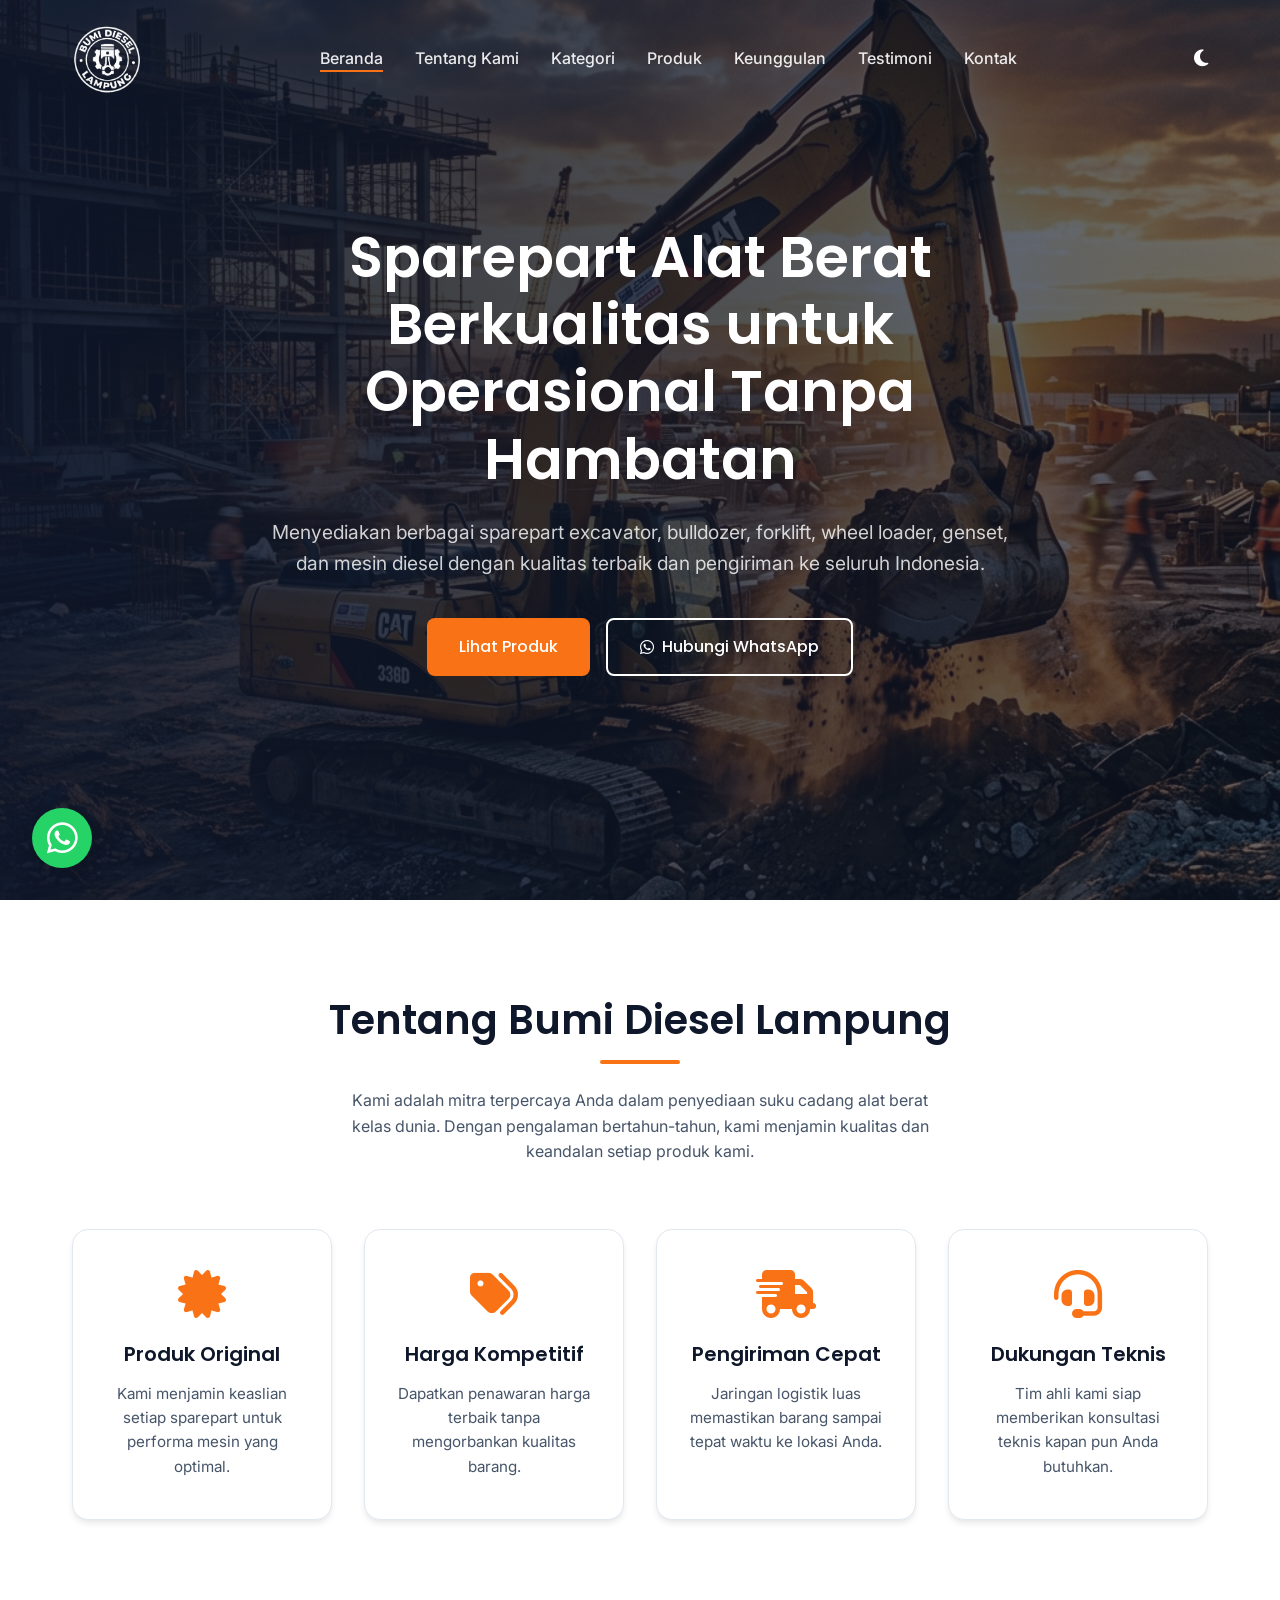
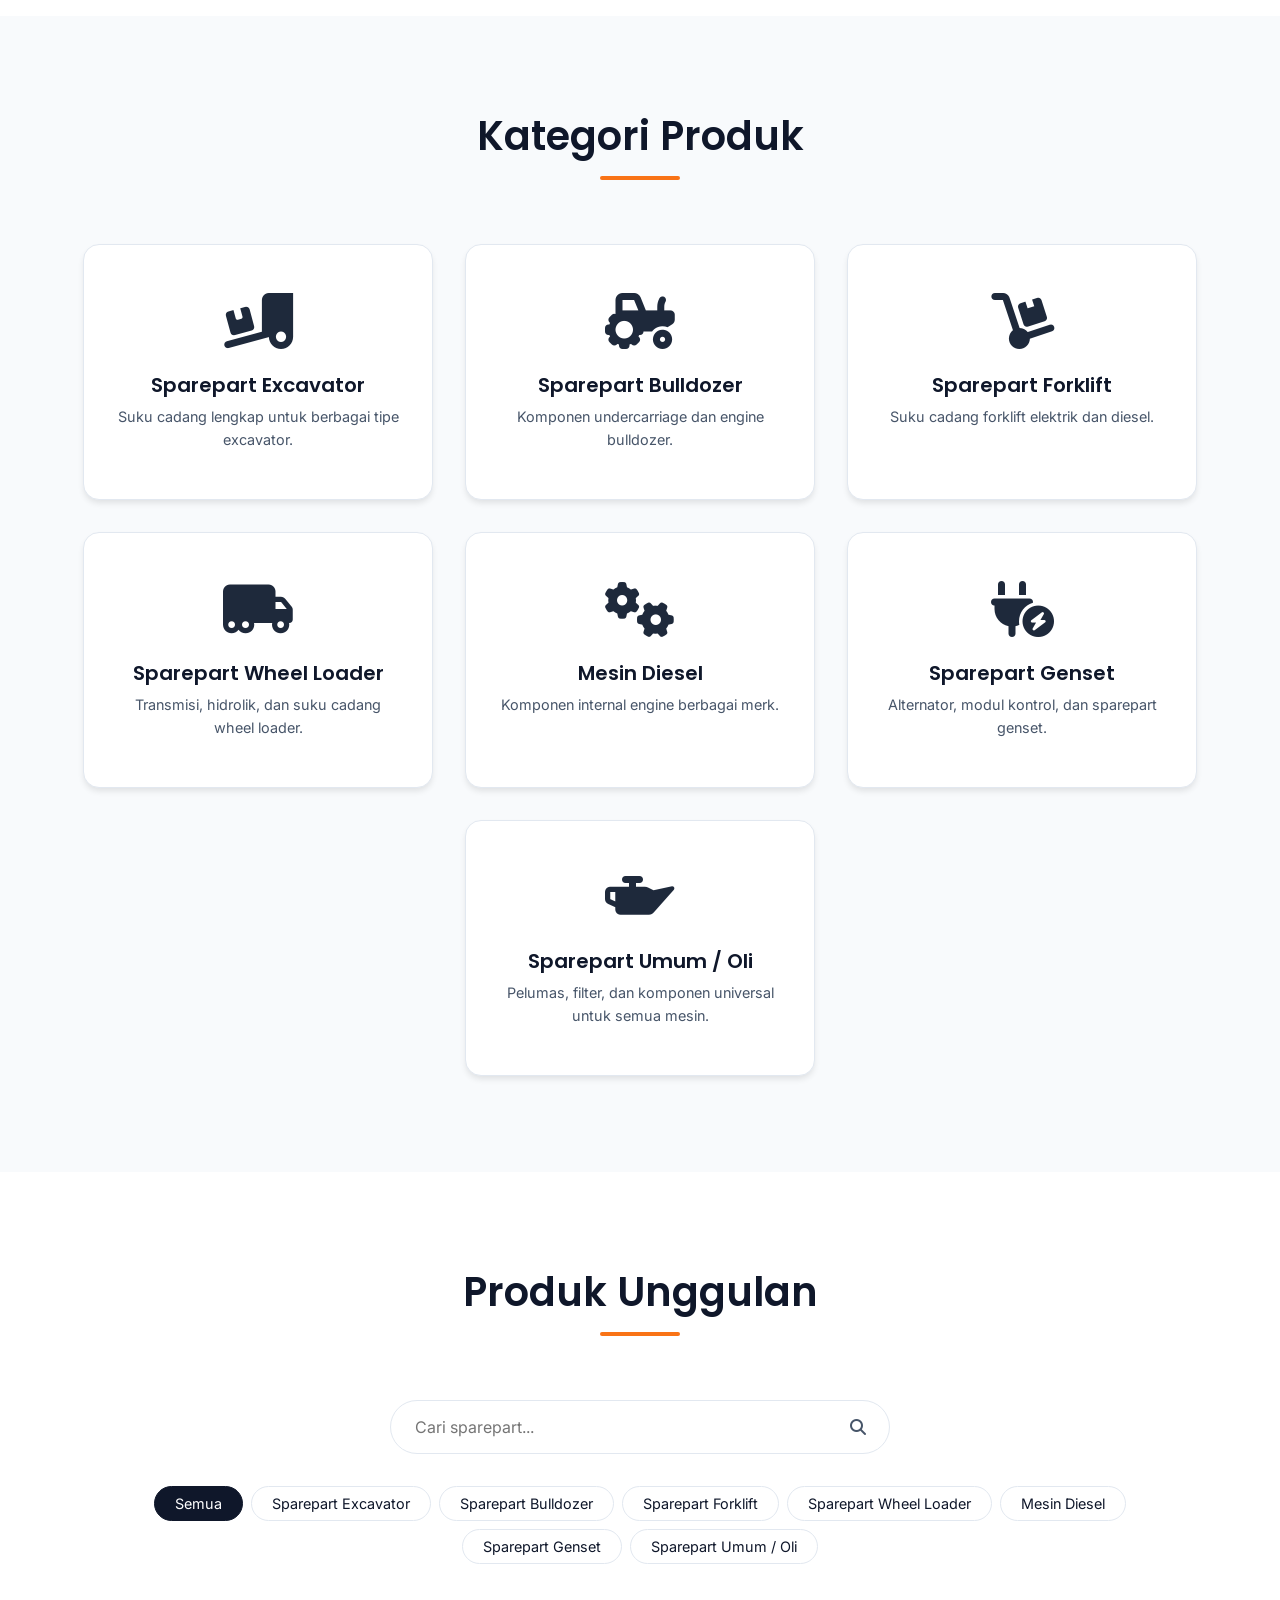
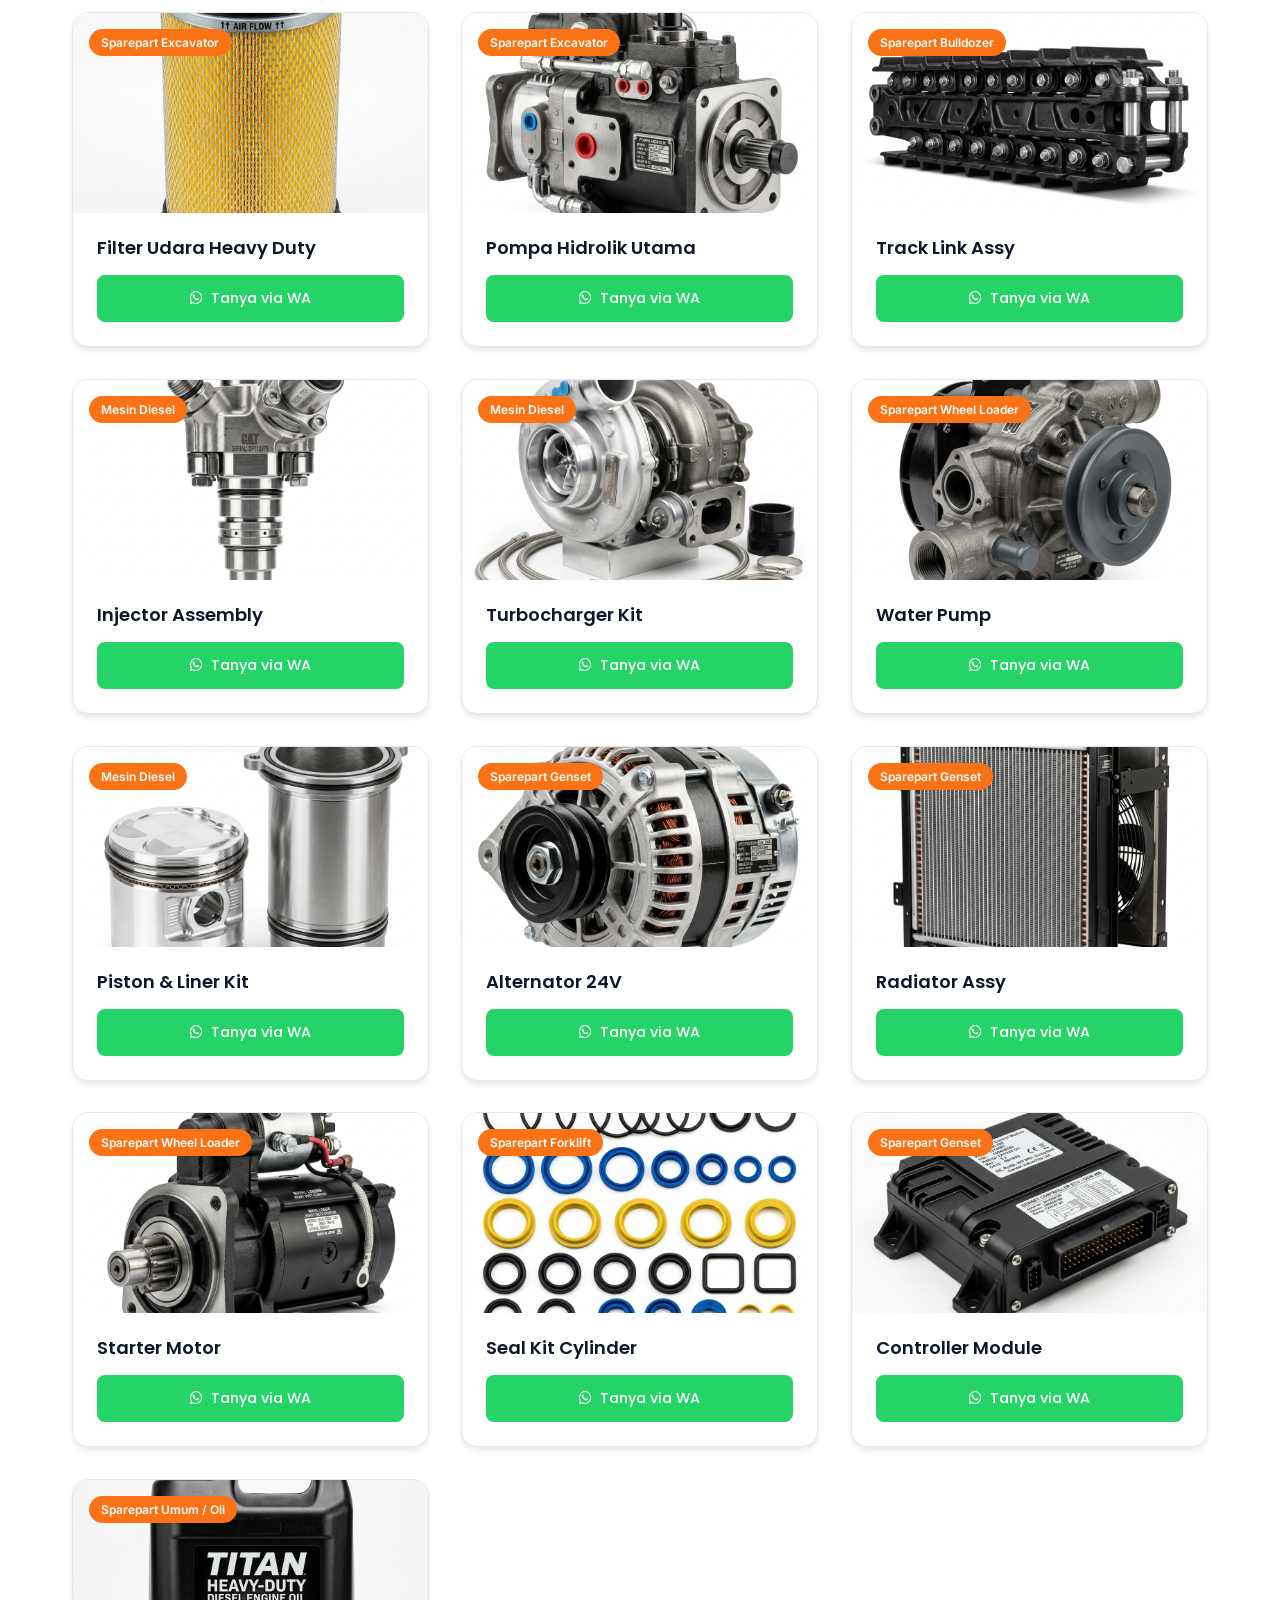
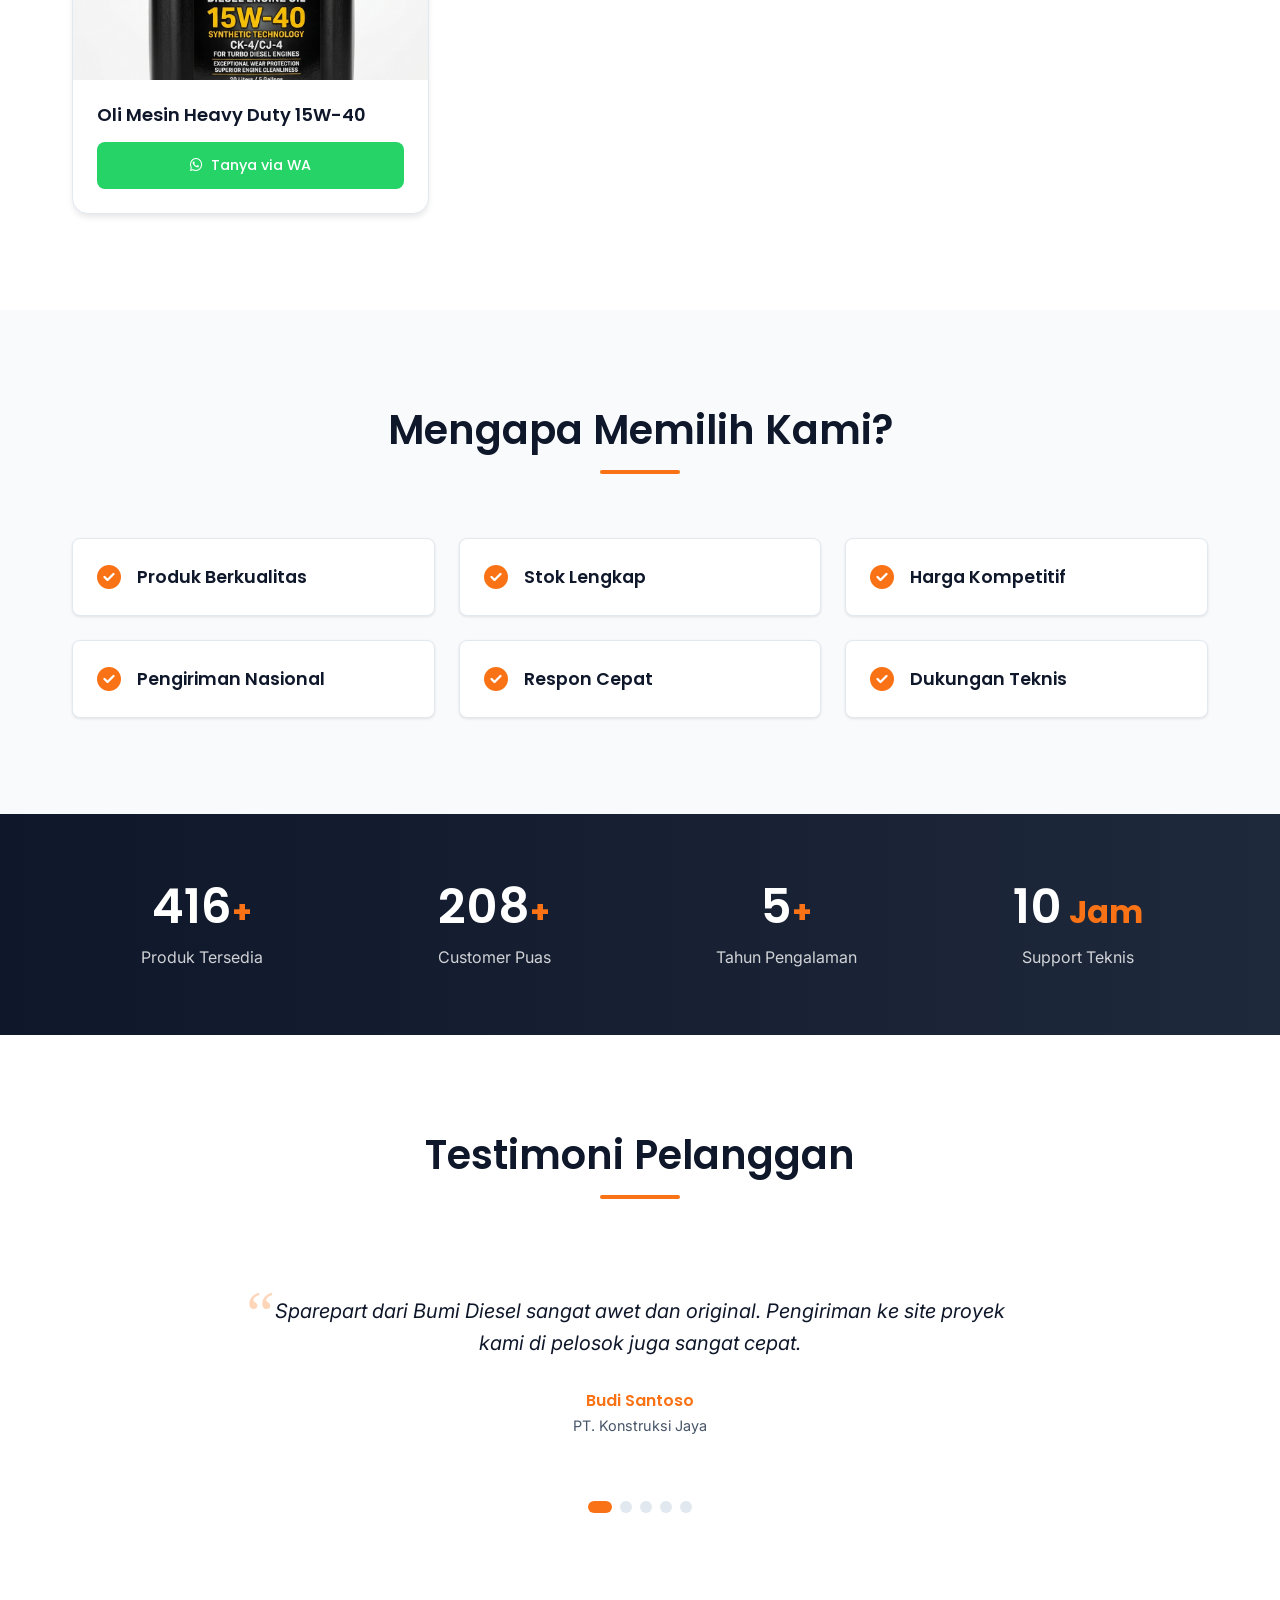
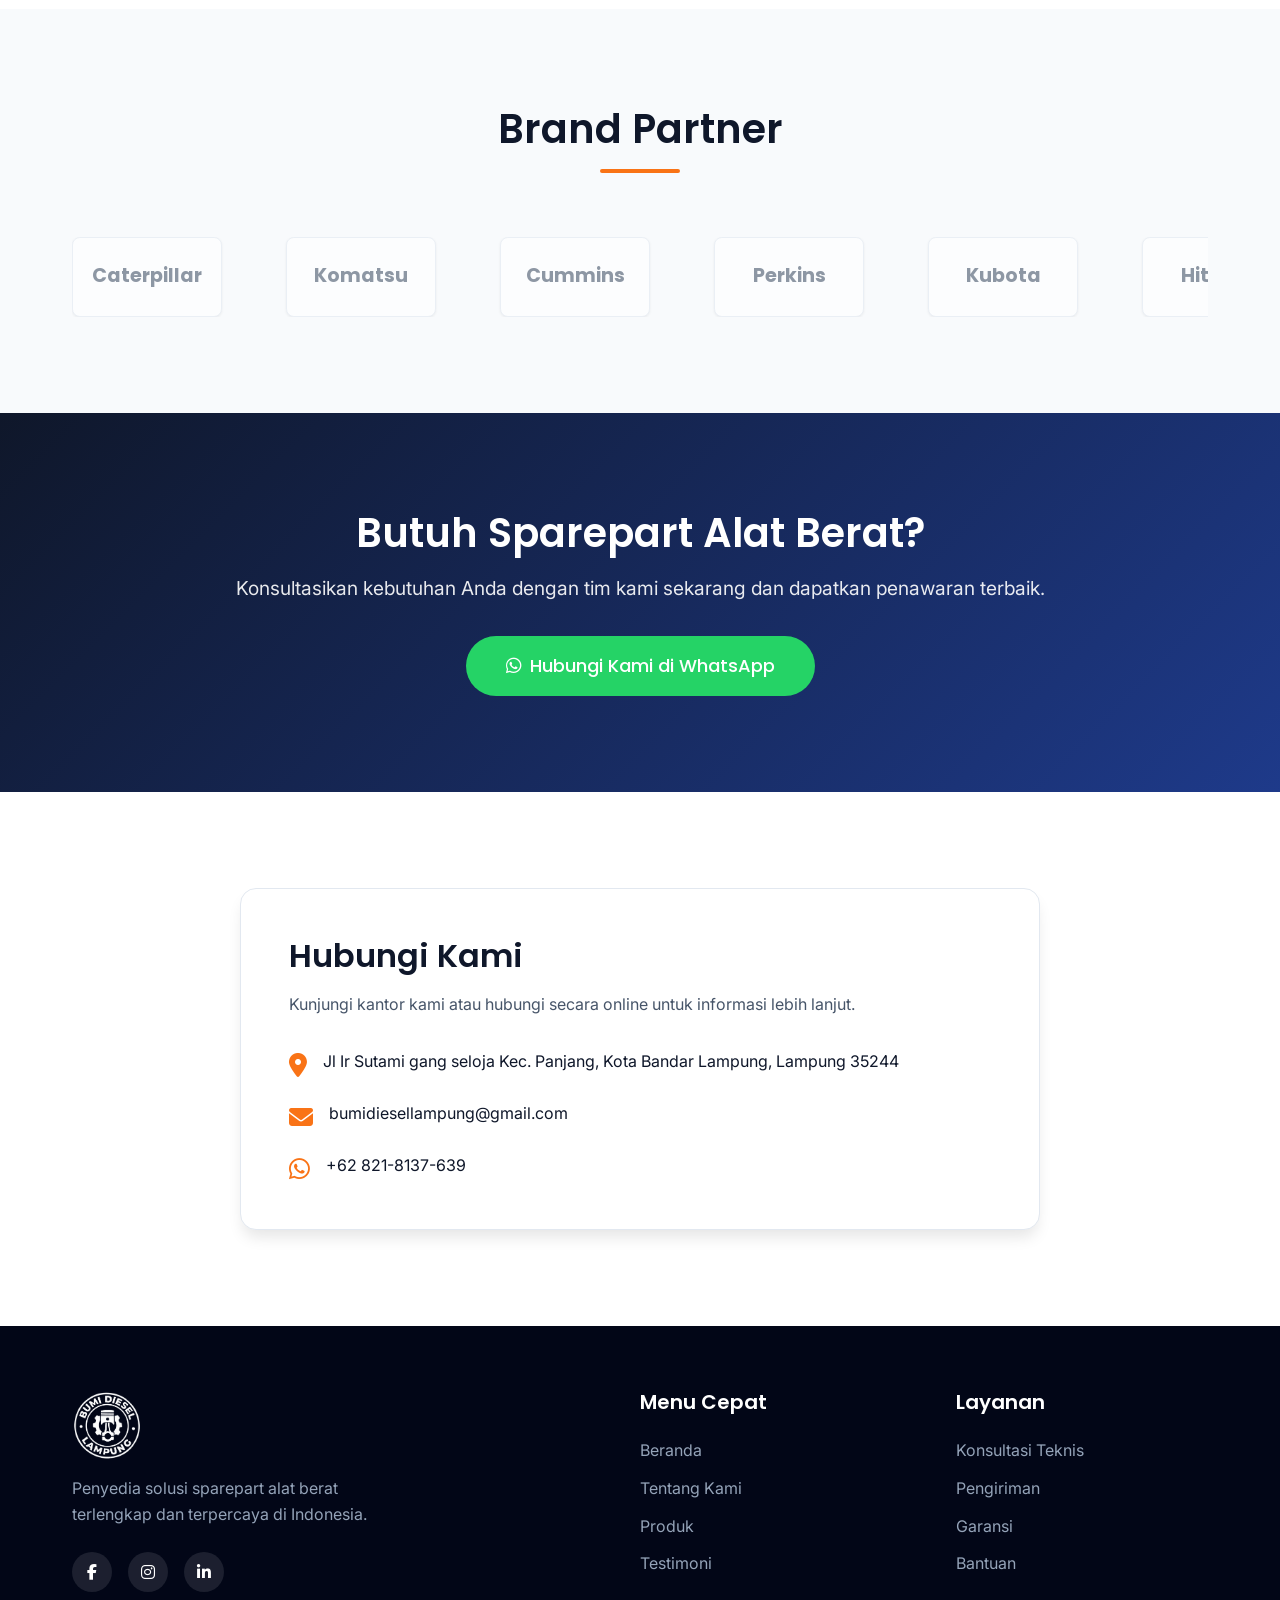
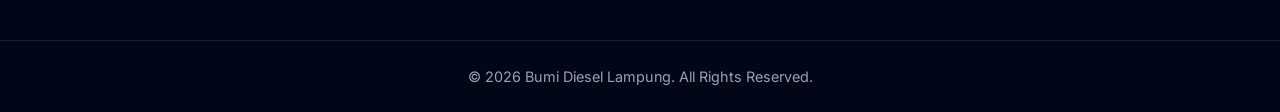
==== index.html @ 2836c9fb "Update index.html" ====
<!DOCTYPE html>
<html lang="id" class="light">
<head>
    <meta charset="UTF-8">
    <meta name="viewport" content="width=device-width, initial-scale=1.0">
    <link rel="icon" type="image/png" href="assets/favicon.png">
    
    <!-- SEO Meta Tags -->
    <title>Bumi Diesel Lampung | Sparepart Alat Berat & Mesin Diesel Berkualitas</title>
    <meta name="description" content="Menyediakan berbagai sparepart excavator, bulldozer, forklift, wheel loader, genset, dan mesin diesel dengan kualitas terbaik dan pengiriman ke seluruh Indonesia.">
    <meta name="keywords" content="sparepart alat berat, suku cadang excavator, sparepart bulldozer, sparepart forklift, diesel engine part, genset part, bumi diesel lampung">
    <meta name="author" content="Bumi Diesel Lampung">
    <meta name="robots" content="index, follow">

    <!-- Open Graph / Social Media -->
    <meta property="og:type" content="website">
    <meta property="og:url" content="https://www.bumidiesellampung.com/">
    <meta property="og:title" content="Bumi Diesel Lampung | Sparepart Alat Berat Premium">
    <meta property="og:description" content="Sparepart excavator, bulldozer, forklift, wheel loader, dan genset berkualitas tinggi.">
    <meta property="og:image" content="https://images.unsplash.com/photo-1581094288338-2314dddb7ece?auto=format&fit=crop&w=1200&q=80">

    <!-- Fonts: Poppins & Inter -->
    <link rel="preconnect" href="https://fonts.googleapis.com">
    <link rel="preconnect" href="https://fonts.gstatic.com" crossorigin>
    <link href="https://fonts.googleapis.com/css2?family=Inter:wght@300;400;500;600&family=Poppins:wght@400;500;600;700&display=swap" rel="stylesheet">
    
    <!-- FontAwesome for Icons -->
    <link rel="stylesheet" href="https://cdnjs.cloudflare.com/ajax/libs/font-awesome/6.4.0/css/all.min.css">

    <!-- Stylesheet -->
    <link rel="stylesheet" href="style.css">

    <!-- Structured Data -->
    <script type="application/ld+json">
    {
      "@context": "https://schema.org",
      "@type": "Organization",
      "name": "Bumi Diesel Lampung",
      "url": "https://www.bumidiesellampung.com",
      "logo": "https://www.bumidiesellampung.com/assets/logo.png",
      "contactPoint": {
        "@type": "ContactPoint",
        "telephone": "+62-811-7976-0063",
        "contactType": "customer service",
        "areaServed": "ID",
        "availableLanguage": "Indonesian"
      }
    }
    </script>
</head>
<body>

    <!-- Navbar -->
    <nav class="navbar" id="navbar">
        <div class="container nav-container">
            <a href="#" class="logo">
                <img src="assets/logo.png" alt="Bumi Diesel Lampung Logo" class="logo-img">
            </a>
            <ul class="nav-links" id="nav-links">
                <li><a href="#beranda" class="active">Beranda</a></li>
                <li><a href="#tentang-kami">Tentang Kami</a></li>
                <li><a href="#kategori">Kategori</a></li>
                <li><a href="#produk">Produk</a></li>
                <li><a href="#keunggulan">Keunggulan</a></li>
                <li><a href="#testimoni">Testimoni</a></li>
                <li><a href="#kontak">Kontak</a></li>
            </ul>
            <div class="nav-actions">
                <button id="theme-toggle" class="theme-toggle" aria-label="Toggle Dark Mode">
                    <i class="fa-solid fa-moon"></i>
                </button>
                <div class="hamburger" id="hamburger">
                    <i class="fa-solid fa-bars"></i>
                </div>
            </div>
        </div>
    </nav>

    <!-- Hero Section -->
    <section id="beranda" class="hero">
        <div class="hero-overlay"></div>
        <div class="container hero-content">
            <h1 class="fade-up">Sparepart Alat Berat Berkualitas untuk Operasional Tanpa Hambatan</h1>
            <p class="fade-up delay-1">Menyediakan berbagai sparepart excavator, bulldozer, forklift, wheel loader, genset, dan mesin diesel dengan kualitas terbaik dan pengiriman ke seluruh Indonesia.</p>
            <div class="hero-buttons fade-up delay-2">
                <a href="#produk" class="btn btn-primary">Lihat Produk</a>
                <a href="https://wa.me/628218137639" target="_blank" class="btn btn-outline"><i class="fa-brands fa-whatsapp"></i> Hubungi WhatsApp</a>
            </div>
        </div>
    </section>

    <!-- Tentang Kami Section -->
    <section id="tentang-kami" class="about section-padding">
        <div class="container">
            <div class="section-title fade-up">
                <h2>Tentang Bumi Diesel Lampung</h2>
                <div class="line"></div>
                <p>Kami adalah mitra terpercaya Anda dalam penyediaan suku cadang alat berat kelas dunia. Dengan pengalaman bertahun-tahun, kami menjamin kualitas dan keandalan setiap produk kami.</p>
            </div>
            <div class="about-cards">
                <div class="card fade-up delay-1">
                    <i class="fa-solid fa-certificate"></i>
                    <h3>Produk Original</h3>
                    <p>Kami menjamin keaslian setiap sparepart untuk performa mesin yang optimal.</p>
                </div>
                <div class="card fade-up delay-2">
                    <i class="fa-solid fa-tags"></i>
                    <h3>Harga Kompetitif</h3>
                    <p>Dapatkan penawaran harga terbaik tanpa mengorbankan kualitas barang.</p>
                </div>
                <div class="card fade-up delay-3">
                    <i class="fa-solid fa-truck-fast"></i>
                    <h3>Pengiriman Cepat</h3>
                    <p>Jaringan logistik luas memastikan barang sampai tepat waktu ke lokasi Anda.</p>
                </div>
                <div class="card fade-up delay-4">
                    <i class="fa-solid fa-headset"></i>
                    <h3>Dukungan Teknis</h3>
                    <p>Tim ahli kami siap memberikan konsultasi teknis kapan pun Anda butuhkan.</p>
                </div>
            </div>
        </div>
    </section>

    <!-- Kategori Produk -->
    <section id="kategori" class="categories section-padding bg-light">
        <div class="container">
            <div class="section-title fade-up">
                <h2>Kategori Produk</h2>
                <div class="line"></div>
            </div>
            <div class="category-grid">
                <!-- Disisipkan via JS -->
            </div>
        </div>
    </section>

    <!-- Produk Unggulan -->
    <section id="produk" class="products section-padding">
        <div class="container">
            <div class="section-title fade-up">
                <h2>Produk Unggulan</h2>
                <div class="line"></div>
            </div>
            <div class="product-controls fade-up delay-1">
                <div class="search-bar">
                    <input type="text" id="search-input" placeholder="Cari sparepart...">
                    <i class="fa-solid fa-search"></i>
                </div>
                <div class="filter-buttons" id="filter-buttons">
                    <button class="filter-btn active" data-filter="all">Semua</button>
                    <!-- Kategori lainnya via JS -->
                </div>
            </div>
            <div class="product-grid" id="product-grid">
                <!-- Disisipkan via JS -->
            </div>
        </div>
    </section>

    <!-- Keunggulan Section -->
    <section id="keunggulan" class="features section-padding bg-light">
        <div class="container">
            <div class="section-title fade-up">
                <h2>Mengapa Memilih Kami?</h2>
                <div class="line"></div>
            </div>
            <div class="features-grid">
                <div class="feature-item fade-up">
                    <i class="fa-solid fa-circle-check"></i>
                    <span>Produk Berkualitas</span>
                </div>
                <div class="feature-item fade-up delay-1">
                    <i class="fa-solid fa-circle-check"></i>
                    <span>Stok Lengkap</span>
                </div>
                <div class="feature-item fade-up delay-2">
                    <i class="fa-solid fa-circle-check"></i>
                    <span>Harga Kompetitif</span>
                </div>
                <div class="feature-item fade-up delay-3">
                    <i class="fa-solid fa-circle-check"></i>
                    <span>Pengiriman Nasional</span>
                </div>
                <div class="feature-item fade-up delay-4">
                    <i class="fa-solid fa-circle-check"></i>
                    <span>Respon Cepat</span>
                </div>
                <div class="feature-item fade-up delay-5">
                    <i class="fa-solid fa-circle-check"></i>
                    <span>Dukungan Teknis</span>
                </div>
            </div>
        </div>
    </section>

    <!-- Statistik Section -->
    <section class="statistics">
        <div class="container stat-grid">
            <div class="stat-item">
                <h3 class="counter" data-target="1000">0</h3><span>+</span>
                <p>Produk Tersedia</p>
            </div>
            <div class="stat-item">
                <h3 class="counter" data-target="500">0</h3><span>+</span>
                <p>Customer Puas</p>
            </div>
            <div class="stat-item">
                <h3 class="counter" data-target="10">0</h3><span>+</span>
                <p>Tahun Pengalaman</p>
            </div>
            <div class="stat-item">
                <h3 class="counter" data-target="24">0</h3><span> Jam</span>
                <p>Support Teknis</p>
            </div>
        </div>
    </section>

    <!-- Testimoni Section -->
    <section id="testimoni" class="testimonials section-padding">
        <div class="container">
            <div class="section-title fade-up">
                <h2>Testimoni Pelanggan</h2>
                <div class="line"></div>
            </div>
            <div class="testimonial-slider fade-up delay-1" id="testimonial-slider">
                <!-- Disisipkan via JS -->
            </div>
            <div class="slider-dots" id="slider-dots"></div>
        </div>
    </section>

    <!-- Brand Partner -->
    <section class="brands section-padding bg-light">
        <div class="container">
            <div class="section-title fade-up">
                <h2>Brand Partner</h2>
                <div class="line"></div>
            </div>
            <div class="brand-slider-container fade-up delay-1">
                <div class="brand-track" id="brand-track">
                    <!-- Disisipkan via JS -->
                </div>
            </div>
        </div>
    </section>

    <!-- CTA Section -->
    <section class="cta section-padding">
        <div class="container cta-content fade-up">
            <h2>Butuh Sparepart Alat Berat?</h2>
            <p>Konsultasikan kebutuhan Anda dengan tim kami sekarang dan dapatkan penawaran terbaik.</p>
            <a href="https://wa.me/628218137639" target="_blank" class="btn btn-whatsapp-lg">
                <i class="fa-brands fa-whatsapp"></i> Hubungi Kami di WhatsApp
            </a>
        </div>
    </section>

    <!-- Kontak Section -->
    <section id="kontak" class="contact section-padding">
        <div class="container">
            <div class="contact-wrapper">
                <div class="contact-info fade-up">
                    <h2>Hubungi Kami</h2>
                    <p>Kunjungi kantor kami atau hubungi secara online untuk informasi lebih lanjut.</p>
                    <ul>
                        <li>
                            <i class="fa-solid fa-location-dot"></i>
                            <span>Jl Ir Sutami gang seloja Kec. Panjang, Kota Bandar Lampung, Lampung 35244</span>
                        </li>
                        <li>
                            <i class="fa-solid fa-envelope"></i>
                            <span>bumidiesellampung@gmail.com</span>
                        </li>
                        <li>
                            <i class="fa-brands fa-whatsapp"></i>
                            <span>+62 821-8137-639</span>
                        </li>
                    </ul>
                </div>
            </div>
        </div>
    </section>

    <!-- Footer -->
    <footer class="footer">
        <div class="container footer-content">
            <div class="footer-brand">
                <a href="#" class="logo">
                    <img src="assets/logo.png" alt="Bumi Diesel Lampung Logo" class="logo-img">
                </a>
                <p>Penyedia solusi sparepart alat berat terlengkap dan terpercaya di Indonesia.</p>
                <div class="social-links">
                    <a href="#"><i class="fa-brands fa-facebook-f"></i></a>
                    <a href="#"><i class="fa-brands fa-instagram"></i></a>
                    <a href="#"><i class="fa-brands fa-linkedin-in"></i></a>
                </div>
            </div>
            <div class="footer-links">
                <h3>Menu Cepat</h3>
                <ul>
                    <li><a href="#beranda">Beranda</a></li>
                    <li><a href="#tentang-kami">Tentang Kami</a></li>
                    <li><a href="#produk">Produk</a></li>
                    <li><a href="#testimoni">Testimoni</a></li>
                </ul>
            </div>
            <div class="footer-links">
                <h3>Layanan</h3>
                <ul>
                    <li><a href="#">Konsultasi Teknis</a></li>
                    <li><a href="#">Pengiriman</a></li>
                    <li><a href="#">Garansi</a></li>
                    <li><a href="#">Bantuan</a></li>
                </ul>
            </div>
        </div>
        <div class="footer-bottom">
            <div class="container">
                <p>&copy; 2026 Bumi Diesel Lampung. All Rights Reserved.</p>
            </div>
        </div>
    </footer>

    <!-- Back to Top Button -->
    <button id="back-to-top" aria-label="Back to top">
        <i class="fa-solid fa-arrow-up"></i>
    </button>

    <!-- Floating WhatsApp -->
    <a href="https://wa.me/6281179760063" target="_blank" class="floating-wa" aria-label="Chat WhatsApp">
        <i class="fa-brands fa-whatsapp"></i>
    </a>

    <script src="script.js"></script>
</body>
</html>
---- style.css ----
/* =========================================
   CSS Reset & Variables
   ========================================= */
:root {
    /* Color Palette */
    --clr-navy: #0f172a;
    --clr-navy-light: #1e293b;
    --clr-white: #ffffff;
    --clr-gray-light: #f8fafc;
    --clr-gray-medium: #cbd5e1;
    --clr-gray-dark: #475569;
    --clr-orange: #f97316;
    --clr-orange-hover: #ea580c;
    
    /* Dark Mode specific */
    --bg-main: var(--clr-white);
    --bg-alt: var(--clr-gray-light);
    --text-main: var(--clr-navy);
    --text-alt: var(--clr-gray-dark);
    --card-bg: var(--clr-white);
    --border-clr: #e2e8f0;
    
    /* Typography */
    --font-heading: 'Poppins', sans-serif;
    --font-body: 'Inter', sans-serif;
    
    /* Effects */
    --shadow-sm: 0 1px 3px rgba(0,0,0,0.1);
    --shadow-md: 0 4px 6px -1px rgba(0,0,0,0.1);
    --shadow-lg: 0 10px 15px -3px rgba(0,0,0,0.1);
    --shadow-hover: 0 20px 25px -5px rgba(0,0,0,0.1);
    --transition: all 0.3s cubic-bezier(0.4, 0, 0.2, 1);
    --radius-md: 0.5rem;
    --radius-lg: 1rem;
    --glass-bg: rgba(255, 255, 255, 0.85);
    --glass-border: rgba(255, 255, 255, 0.2);
}

/* Dark Mode Variables */
html.dark {
    --bg-main: #0b1120;
    --bg-alt: #111827;
    --text-main: #f1f5f9;
    --text-alt: #94a3b8;
    --card-bg: #1e293b;
    --border-clr: #334155;
    --glass-bg: rgba(15, 23, 42, 0.85);
    --glass-border: rgba(255, 255, 255, 0.05);
}

* {
    margin: 0;
    padding: 0;
    box-sizing: border-box;
}

html {
    scroll-behavior: smooth;
    font-size: 16px;
}

body {
    font-family: var(--font-body);
    color: var(--text-main);
    background-color: var(--bg-main);
    line-height: 1.6;
    overflow-x: hidden;
    transition: background-color 0.3s, color 0.3s;
}

h1, h2, h3, h4, h5, h6 {
    font-family: var(--font-heading);
    color: var(--text-main);
    font-weight: 600;
    line-height: 1.2;
}

a {
    text-decoration: none;
    color: inherit;
    transition: var(--transition);
}

ul {
    list-style: none;
}

img {
    max-width: 100%;
    height: auto;
    display: block;
}

.container {
    width: 100%;
    max-width: 1200px;
    margin: 0 auto;
    padding: 0 2rem;
}

.section-padding {
    padding: 6rem 0;
}

.bg-light {
    background-color: var(--bg-alt);
}

.section-title {
    text-align: center;
    margin-bottom: 4rem;
}

.section-title h2 {
    font-size: 2.5rem;
    margin-bottom: 1rem;
}

.section-title .line {
    width: 80px;
    height: 4px;
    background-color: var(--clr-orange);
    margin: 0 auto 1.5rem;
    border-radius: 2px;
}

.section-title p {
    color: var(--text-alt);
    max-width: 600px;
    margin: 0 auto;
}

/* =========================================
   Buttons
   ========================================= */
.btn {
    display: inline-flex;
    align-items: center;
    justify-content: center;
    padding: 0.875rem 2rem;
    border-radius: var(--radius-md);
    font-family: var(--font-heading);
    font-weight: 500;
    cursor: pointer;
    border: none;
    gap: 0.5rem;
    font-size: 1rem;
}

.btn-primary {
    background-color: var(--clr-orange);
    color: var(--clr-white);
}

.btn-primary:hover {
    background-color: var(--clr-orange-hover);
    transform: translateY(-2px);
    box-shadow: 0 4px 12px rgba(249, 115, 22, 0.3);
}

.btn-outline {
    background-color: transparent;
    border: 2px solid var(--clr-white);
    color: var(--clr-white);
}

.btn-outline:hover {
    background-color: var(--clr-white);
    color: var(--clr-navy);
}

.btn-whatsapp-lg {
    background-color: #25D366;
    color: white;
    font-size: 1.125rem;
    padding: 1rem 2.5rem;
    border-radius: 50px;
}

.btn-whatsapp-lg:hover {
    background-color: #128C7E;
    transform: translateY(-3px);
    box-shadow: 0 10px 20px rgba(37, 211, 102, 0.3);
}

/* =========================================
   Navbar
   ========================================= */
.navbar {
    position: fixed;
    top: 0;
    left: 0;
    width: 100%;
    z-index: 1000;
    transition: var(--transition);
    padding: 1.5rem 0;
    background: transparent;
}

.navbar.scrolled {
    background: var(--glass-bg);
    backdrop-filter: blur(10px);
    -webkit-backdrop-filter: blur(10px);
    border-bottom: 1px solid var(--glass-border);
    padding: 1rem 0;
    box-shadow: var(--shadow-sm);
}

.nav-container {
    display: flex;
    justify-content: space-between;
    align-items: center;
}

.logo {
    font-family: var(--font-heading);
    font-size: 1.5rem;
    font-weight: 700;
    color: var(--clr-white);
    display: flex;
    align-items: center;
    gap: 0.5rem;
}

.logo i {
    color: var(--clr-orange);
}

.logo-img {
    height: 70px;
    width: auto;
    object-fit: contain;
    transition: var(--transition);
}

.logo-text {
    font-size: 1.6rem;
    font-weight: 800;
    font-family: 'Poppins', sans-serif;
    color: var(--text-main);
    letter-spacing: 0.5px;
    white-space: nowrap;
    text-transform: uppercase;
}

.navbar.scrolled .logo-img {
    filter: drop-shadow(0 2px 4px rgba(0,0,0,0.1));
}

html.light .navbar.scrolled .logo-img {
    filter: brightness(0) drop-shadow(0 2px 4px rgba(0,0,0,0.1));
}

.navbar.scrolled .logo {
    color: var(--text-main);
}

.nav-links {
    display: flex;
    gap: 2rem;
}

.nav-links a {
    color: rgba(255, 255, 255, 0.9);
    font-weight: 500;
    position: relative;
}

.navbar.scrolled .nav-links a {
    color: var(--text-main);
}

.nav-links a::after {
    content: '';
    position: absolute;
    bottom: -4px;
    left: 0;
    width: 0;
    height: 2px;
    background-color: var(--clr-orange);
    transition: var(--transition);
}

.nav-links a:hover::after,
.nav-links a.active::after {
    width: 100%;
}

.nav-actions {
    display: flex;
    align-items: center;
    gap: 1.5rem;
}

.theme-toggle {
    background: none;
    border: none;
    color: var(--clr-white);
    font-size: 1.2rem;
    cursor: pointer;
    transition: var(--transition);
}

.navbar.scrolled .theme-toggle {
    color: var(--text-main);
}

.hamburger {
    display: none;
    font-size: 1.5rem;
    color: var(--clr-white);
    cursor: pointer;
}

.navbar.scrolled .hamburger {
    color: var(--text-main);
}

/* =========================================
   Hero Section
   ========================================= */
.hero {
    height: 100vh;
    min-height: 600px;
    position: relative;
    background-image: url('excavator_bg.png');
    background-size: cover;
    background-position: center;
    background-attachment: fixed;
    display: flex;
    align-items: center;
}

.hero-overlay {
    position: absolute;
    top: 0;
    left: 0;
    width: 100%;
    height: 100%;
    background: linear-gradient(to right, rgba(15, 23, 42, 0.9) 0%, rgba(15, 23, 42, 0.6) 100%);
}

.hero-content {
    position: relative;
    z-index: 1;
    max-width: 800px;
    margin: 0 auto;
    text-align: center;
    display: flex;
    flex-direction: column;
    align-items: center;
}

.hero h1 {
    font-size: 3.5rem;
    color: var(--clr-white);
    margin-bottom: 1.5rem;
}

.hero p {
    font-size: 1.2rem;
    color: rgba(255, 255, 255, 0.8);
    margin-bottom: 2.5rem;
}

.hero-buttons {
    display: flex;
    gap: 1rem;
}

/* =========================================
   Tentang Kami
   ========================================= */
.about-cards {
    display: grid;
    grid-template-columns: repeat(auto-fit, minmax(250px, 1fr));
    gap: 2rem;
}

.about-cards .card {
    background-color: var(--card-bg);
    padding: 2.5rem 2rem;
    border-radius: var(--radius-lg);
    box-shadow: var(--shadow-md);
    text-align: center;
    transition: var(--transition);
    border: 1px solid var(--border-clr);
}

.about-cards .card:hover {
    transform: translateY(-10px);
    box-shadow: var(--shadow-hover);
    border-color: var(--clr-orange);
}

.about-cards .card i {
    font-size: 3rem;
    color: var(--clr-orange);
    margin-bottom: 1.5rem;
}

.about-cards .card h3 {
    margin-bottom: 1rem;
    font-size: 1.25rem;
}

.about-cards .card p {
    color: var(--text-alt);
    font-size: 0.95rem;
}

/* =========================================
   Kategori Produk
   ========================================= */
.category-grid {
    display: flex;
    flex-wrap: wrap;
    justify-content: center;
    gap: 2rem;
}

.category-card {
    flex: 1 1 300px;
    max-width: 350px;
    background-color: var(--card-bg);
    border-radius: var(--radius-lg);
    overflow: hidden;
    box-shadow: var(--shadow-md);
    transition: var(--transition);
    border: 1px solid var(--border-clr);
    display: flex;
    flex-direction: column;
    align-items: center;
    text-align: center;
    padding: 3rem 2rem;
    cursor: pointer;
}

.category-card:hover {
    transform: translateY(-5px);
    box-shadow: var(--shadow-hover);
    border-color: var(--clr-orange);
}

.category-card i {
    font-size: 3.5rem;
    color: var(--clr-navy-light);
    margin-bottom: 1.5rem;
    transition: var(--transition);
}

html.dark .category-card i {
    color: var(--clr-white);
}

.category-card:hover i {
    color: var(--clr-orange);
}

.category-card h3 {
    font-size: 1.25rem;
    margin-bottom: 0.5rem;
}

.category-card p {
    color: var(--text-alt);
    font-size: 0.9rem;
}

/* =========================================
   Produk Unggulan
   ========================================= */
.product-controls {
    display: flex;
    flex-direction: column;
    align-items: center;
    gap: 2rem;
    margin-bottom: 3rem;
}

.search-bar {
    position: relative;
    width: 100%;
    max-width: 500px;
}

.search-bar input {
    width: 100%;
    padding: 1rem 1.5rem;
    padding-right: 3rem;
    border-radius: 50px;
    border: 1px solid var(--border-clr);
    background-color: var(--card-bg);
    color: var(--text-main);
    font-family: var(--font-body);
    font-size: 1rem;
    outline: none;
    transition: var(--transition);
}

.search-bar input:focus {
    border-color: var(--clr-orange);
    box-shadow: 0 0 0 3px rgba(249, 115, 22, 0.1);
}

.search-bar i {
    position: absolute;
    right: 1.5rem;
    top: 50%;
    transform: translateY(-50%);
    color: var(--text-alt);
}

.filter-buttons {
    display: flex;
    flex-wrap: wrap;
    justify-content: center;
    gap: 0.5rem;
}

.filter-btn {
    padding: 0.5rem 1.25rem;
    border-radius: 50px;
    border: 1px solid var(--border-clr);
    background-color: var(--card-bg);
    color: var(--text-main);
    font-family: var(--font-body);
    font-size: 0.9rem;
    cursor: pointer;
    transition: var(--transition);
}

.filter-btn:hover, .filter-btn.active {
    background-color: var(--clr-navy);
    color: var(--clr-white);
    border-color: var(--clr-navy);
}

.product-grid {
    display: grid;
    grid-template-columns: repeat(auto-fill, minmax(280px, 1fr));
    gap: 2rem;
}

.product-card {
    background-color: var(--card-bg);
    border-radius: var(--radius-lg);
    overflow: hidden;
    box-shadow: var(--shadow-md);
    transition: var(--transition);
    border: 1px solid var(--border-clr);
    animation: fadeIn 0.5s ease forwards;
}

@keyframes fadeIn {
    from { opacity: 0; transform: scale(0.95); }
    to { opacity: 1; transform: scale(1); }
}

.product-card:hover {
    transform: translateY(-10px);
    box-shadow: var(--shadow-hover);
}

.product-img {
    width: 100%;
    height: 200px;
    background-color: var(--border-clr);
    position: relative;
    overflow: hidden;
}

.product-img img {
    width: 100%;
    height: 100%;
    object-fit: cover;
    transition: transform 0.5s;
}

.product-card:hover .product-img img {
    transform: scale(1.1);
}

.product-category {
    position: absolute;
    top: 1rem;
    left: 1rem;
    background-color: var(--clr-orange);
    color: var(--clr-white);
    padding: 0.25rem 0.75rem;
    border-radius: 50px;
    font-size: 0.75rem;
    font-weight: 600;
}

.product-info {
    padding: 1.5rem;
}

.product-info h3 {
    font-size: 1.125rem;
    margin-bottom: 1rem;
}

.product-info .btn {
    width: 100%;
    font-size: 0.9rem;
    padding: 0.75rem;
    background-color: #25D366;
    color: white;
}

.product-info .btn:hover {
    background-color: #128C7E;
}

/* =========================================
   Keunggulan
   ========================================= */
.features-grid {
    display: grid;
    grid-template-columns: repeat(auto-fit, minmax(300px, 1fr));
    gap: 1.5rem;
}

.feature-item {
    display: flex;
    align-items: center;
    gap: 1rem;
    background-color: var(--card-bg);
    padding: 1.5rem;
    border-radius: var(--radius-md);
    box-shadow: var(--shadow-sm);
    border: 1px solid var(--border-clr);
}

.feature-item i {
    color: var(--clr-orange);
    font-size: 1.5rem;
}

.feature-item span {
    font-family: var(--font-heading);
    font-weight: 600;
    font-size: 1.1rem;
}

/* =========================================
   Statistik
   ========================================= */
.statistics {
    background: linear-gradient(to right, var(--clr-navy), var(--clr-navy-light));
    padding: 4rem 0;
    color: var(--clr-white);
}

.stat-grid {
    display: grid;
    grid-template-columns: repeat(auto-fit, minmax(200px, 1fr));
    gap: 2rem;
    text-align: center;
}

.stat-item h3 {
    font-size: 3rem;
    display: inline-block;
    color: var(--clr-white);
}

.stat-item span {
    font-size: 2rem;
    font-family: var(--font-heading);
    font-weight: 700;
    color: var(--clr-orange);
}

.stat-item p {
    font-size: 1rem;
    opacity: 0.8;
    margin-top: 0.5rem;
}

/* =========================================
   Testimoni
   ========================================= */
.testimonial-slider {
    position: relative;
    max-width: 800px;
    margin: 0 auto;
    overflow: hidden;
}

.testi-slide {
    display: none;
    text-align: center;
    padding: 2rem;
    animation: fadeSlide 0.5s ease;
}

@keyframes fadeSlide {
    from { opacity: 0; transform: translateX(50px); }
    to { opacity: 1; transform: translateX(0); }
}

.testi-slide.active {
    display: block;
}

.testi-content {
    font-size: 1.25rem;
    font-style: italic;
    margin-bottom: 2rem;
    color: var(--text-main);
    position: relative;
}

.testi-content::before {
    content: '\201C';
    font-size: 4rem;
    color: var(--clr-orange);
    opacity: 0.3;
    position: absolute;
    top: -2rem;
    left: -2rem;
    font-family: serif;
}

.testi-author h4 {
    color: var(--clr-orange);
    margin-bottom: 0.25rem;
}

.testi-author p {
    font-size: 0.9rem;
    color: var(--text-alt);
}

.slider-dots {
    display: flex;
    justify-content: center;
    gap: 0.5rem;
    margin-top: 2rem;
}

.dot {
    width: 12px;
    height: 12px;
    border-radius: 50%;
    background-color: var(--border-clr);
    cursor: pointer;
    transition: var(--transition);
}

.dot.active {
    background-color: var(--clr-orange);
    width: 24px;
    border-radius: 10px;
}

/* =========================================
   Brand Partner
   ========================================= */
.brand-slider-container {
    overflow: hidden;
    position: relative;
    width: 100%;
}

.brand-track {
    display: flex;
    align-items: center;
    gap: 4rem;
    width: max-content;
    animation: scrollBrands 30s linear infinite;
}

@keyframes scrollBrands {
    0% { transform: translateX(0); }
    100% { transform: translateX(calc(-50% - 2rem)); }
}

.brand-logo {
    width: 150px;
    height: 80px;
    background-color: var(--card-bg);
    border-radius: var(--radius-md);
    display: flex;
    align-items: center;
    justify-content: center;
    font-family: var(--font-heading);
    font-weight: 700;
    color: var(--text-alt);
    font-size: 1.2rem;
    box-shadow: var(--shadow-sm);
    border: 1px solid var(--border-clr);
    opacity: 0.6;
    transition: var(--transition);
}

.brand-logo:hover {
    opacity: 1;
    transform: scale(1.05);
    border-color: var(--clr-orange);
}

/* =========================================
   CTA Section
   ========================================= */
.cta {
    background: linear-gradient(135deg, var(--clr-navy) 0%, #1e3a8a 100%);
    text-align: center;
    color: var(--clr-white);
}

.cta h2 {
    font-size: 2.5rem;
    color: var(--clr-white);
    margin-bottom: 1rem;
}

.cta p {
    font-size: 1.2rem;
    opacity: 0.9;
    margin-bottom: 2rem;
}

/* =========================================
   Kontak Section
   ========================================= */
.contact-wrapper {
    background-color: var(--card-bg);
    border-radius: var(--radius-lg);
    overflow: hidden;
    box-shadow: var(--shadow-lg);
    border: 1px solid var(--border-clr);
    max-width: 800px;
    margin: 0 auto;
}

.contact-info {
    padding: 3rem;
}

.contact-info h2 {
    font-size: 2rem;
    margin-bottom: 1rem;
}

.contact-info p {
    color: var(--text-alt);
    margin-bottom: 2rem;
}

.contact-info ul {
    display: flex;
    flex-direction: column;
    gap: 1.5rem;
}

.contact-info li {
    display: flex;
    align-items: flex-start;
    gap: 1rem;
}

.contact-info i {
    font-size: 1.5rem;
    color: var(--clr-orange);
    margin-top: 0.25rem;
}


/* =========================================
   Footer
   ========================================= */
.footer {
    background-color: #020617;
    color: #94a3b8;
    padding-top: 4rem;
}

.footer-content {
    display: grid;
    grid-template-columns: 2fr 1fr 1fr;
    gap: 4rem;
    margin-bottom: 3rem;
}

.footer-brand .logo {
    color: white;
    margin-bottom: 1rem;
    display: inline-flex;
}

.footer-brand p {
    margin-bottom: 1.5rem;
    max-width: 300px;
}

.social-links {
    display: flex;
    gap: 1rem;
}

.social-links a {
    width: 40px;
    height: 40px;
    border-radius: 50%;
    background-color: rgba(255,255,255,0.1);
    display: flex;
    align-items: center;
    justify-content: center;
    color: white;
}

.social-links a:hover {
    background-color: var(--clr-orange);
    transform: translateY(-3px);
}

.footer-links h3 {
    color: white;
    font-size: 1.25rem;
    margin-bottom: 1.5rem;
}

.footer-links ul {
    display: flex;
    flex-direction: column;
    gap: 0.75rem;
}

.footer-links a:hover {
    color: var(--clr-orange);
}

.footer-bottom {
    border-top: 1px solid rgba(255,255,255,0.1);
    padding: 1.5rem 0;
    text-align: center;
    font-size: 0.9rem;
}

/* =========================================
   Back to Top
   ========================================= */
#back-to-top {
    position: fixed;
    bottom: 2rem;
    right: 2rem;
    width: 50px;
    height: 50px;
    border-radius: 50%;
    background-color: var(--clr-orange);
    color: white;
    border: none;
    font-size: 1.2rem;
    cursor: pointer;
    box-shadow: var(--shadow-md);
    opacity: 0;
    visibility: hidden;
    transform: translateY(20px);
    transition: var(--transition);
    z-index: 99;
}

#back-to-top.show {
    opacity: 1;
    visibility: visible;
    transform: translateY(0);
}

#back-to-top:hover {
    background-color: var(--clr-orange-hover);
    transform: translateY(-5px);
}

/* =========================================
   Animations (Scroll Reveal)
   ========================================= */
.fade-up {
    opacity: 0;
    transform: translateY(30px);
    transition: opacity 0.8s ease, transform 0.8s ease;
}

.fade-up.visible {
    opacity: 1;
    transform: translateY(0);
}

.delay-1 { transition-delay: 0.1s; }
.delay-2 { transition-delay: 0.2s; }
.delay-3 { transition-delay: 0.3s; }
.delay-4 { transition-delay: 0.4s; }
.delay-5 { transition-delay: 0.5s; }

/* =========================================
   Media Queries (Responsive)
   ========================================= */
@media (max-width: 992px) {
    .hero h1 { font-size: 2.8rem; }
    .footer-content { grid-template-columns: 1fr 1fr; }
}

@media (max-width: 768px) {
    .hamburger { display: block; }
    
    .nav-links {
        position: fixed;
        top: 0;
        right: -100%;
        height: 100vh;
        width: 70%;
        max-width: 300px;
        background-color: var(--bg-main);
        flex-direction: column;
        justify-content: center;
        align-items: center;
        transition: 0.4s ease-in-out;
        box-shadow: -5px 0 15px rgba(0,0,0,0.1);
    }

    .nav-links.active {
        right: 0;
    }

    .nav-links li { margin: 1rem 0; }
    
    .nav-links a { color: var(--text-main); font-size: 1.2rem; }
    
    .hero h1 { font-size: 2.2rem; }
    .hero-buttons { flex-direction: column; }
    .btn { width: 100%; }
    
    .footer-content { grid-template-columns: 1fr; gap: 2rem; }
    
    .section-padding { padding: 4rem 0; }
}

@media (max-width: 480px) {
    .hero h1 { font-size: 1.8rem; }
    .section-title h2 { font-size: 2rem; }
    .product-grid { grid-template-columns: 1fr; }
}

/* =========================================
   Floating WhatsApp
   ========================================= */
.floating-wa {
    position: fixed;
    bottom: 2rem;
    left: 2rem;
    width: 60px;
    height: 60px;
    border-radius: 50%;
    background-color: #25D366;
    color: white;
    display: flex;
    align-items: center;
    justify-content: center;
    font-size: 2.2rem;
    box-shadow: var(--shadow-lg);
    z-index: 99;
    transition: var(--transition);
    animation: bounceWA 2s infinite;
}

.floating-wa:hover {
    background-color: #128C7E;
    transform: scale(1.1);
}

@keyframes bounceWA {
    0%, 20%, 50%, 80%, 100% { transform: translateY(0); }
    40% { transform: translateY(-10px); }
    60% { transform: translateY(-5px); }
}

/* =========================================
   Empty State (Produk Kosong)
   ========================================= */
.empty-state {
    grid-column: 1 / -1;
    display: flex;
    flex-direction: column;
    align-items: center;
    justify-content: center;
    padding: 4rem 2rem;
    text-align: center;
    background-color: var(--card-bg);
    border-radius: var(--radius-lg);
    border: 2px dashed var(--border-clr);
}

.empty-state .empty-icon {
    font-size: 4rem;
    color: var(--clr-gray-medium);
    margin-bottom: 1.5rem;
}

html.dark .empty-state .empty-icon {
    color: var(--clr-gray-dark);
}

.empty-state h3 {
    font-size: 1.5rem;
    color: var(--text-main);
    margin-bottom: 0.5rem;
}

.empty-state p {
    color: var(--text-alt);
    max-width: 400px;
}
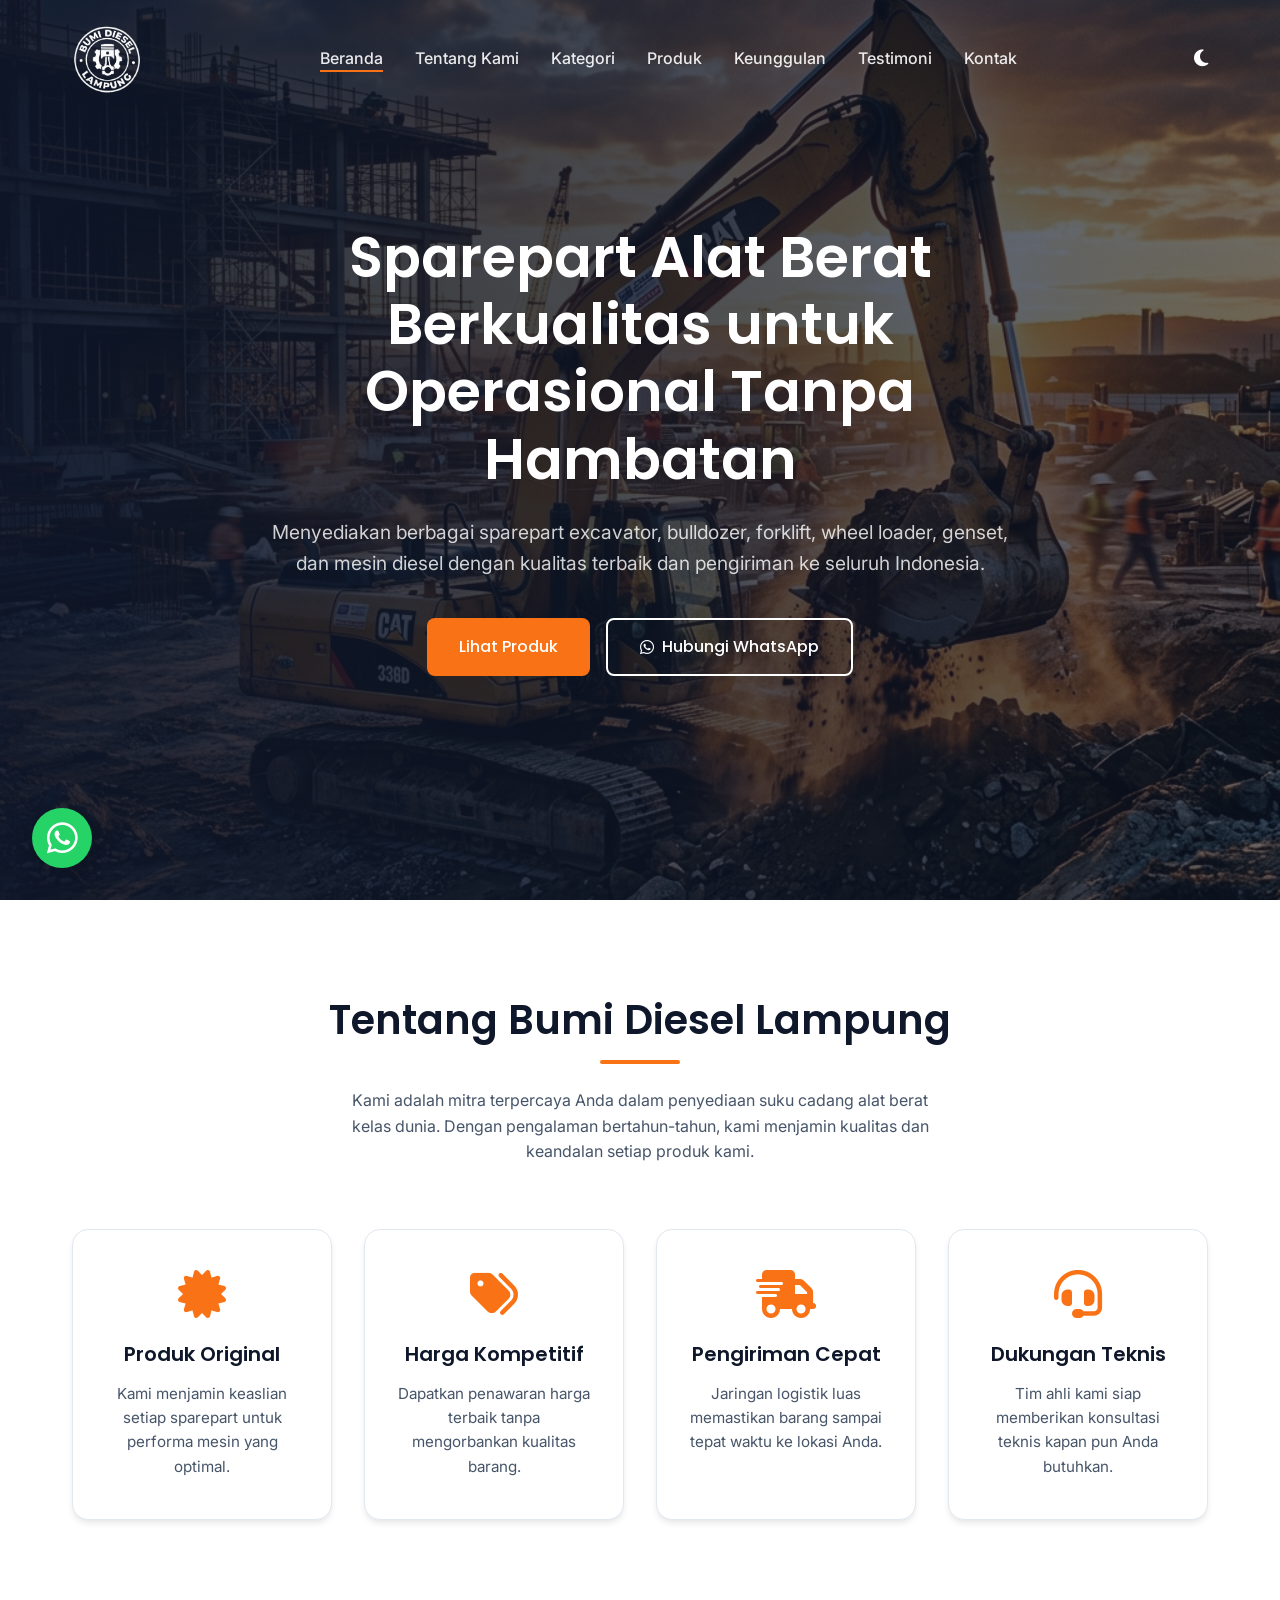
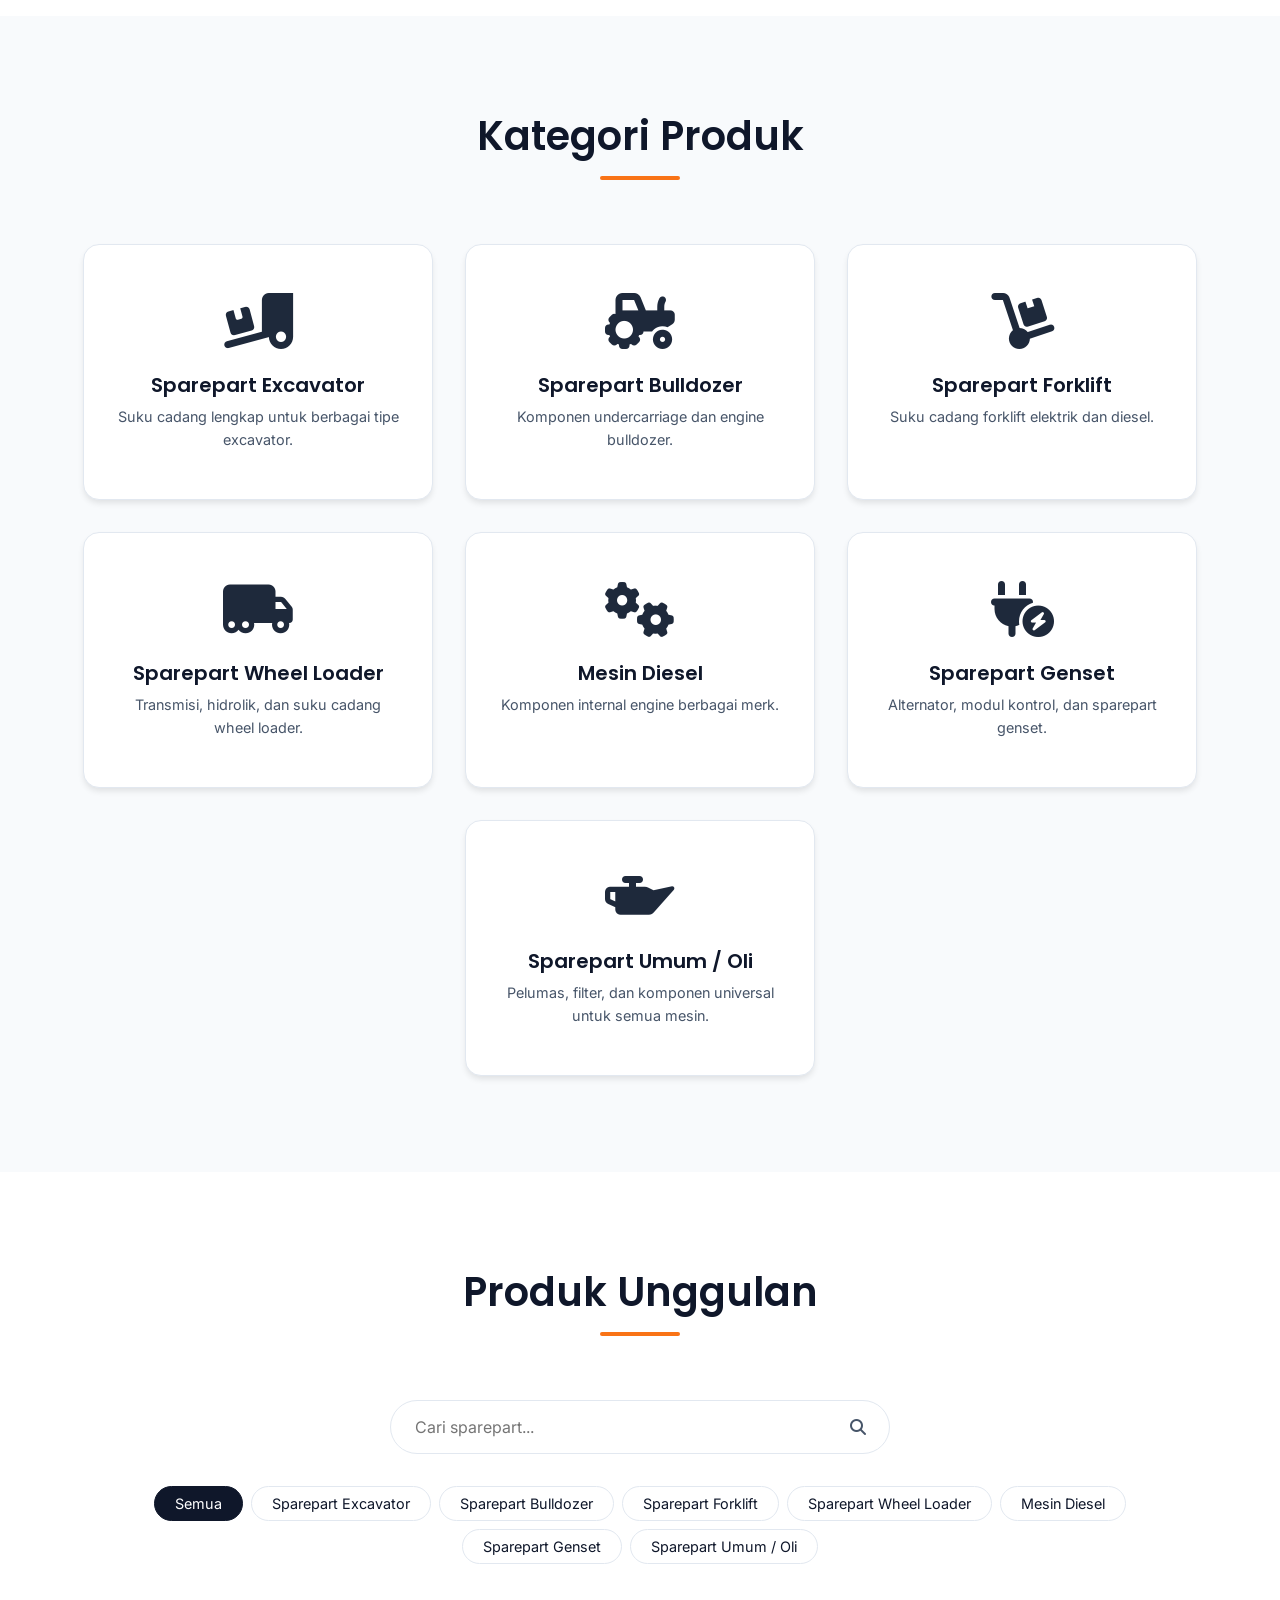
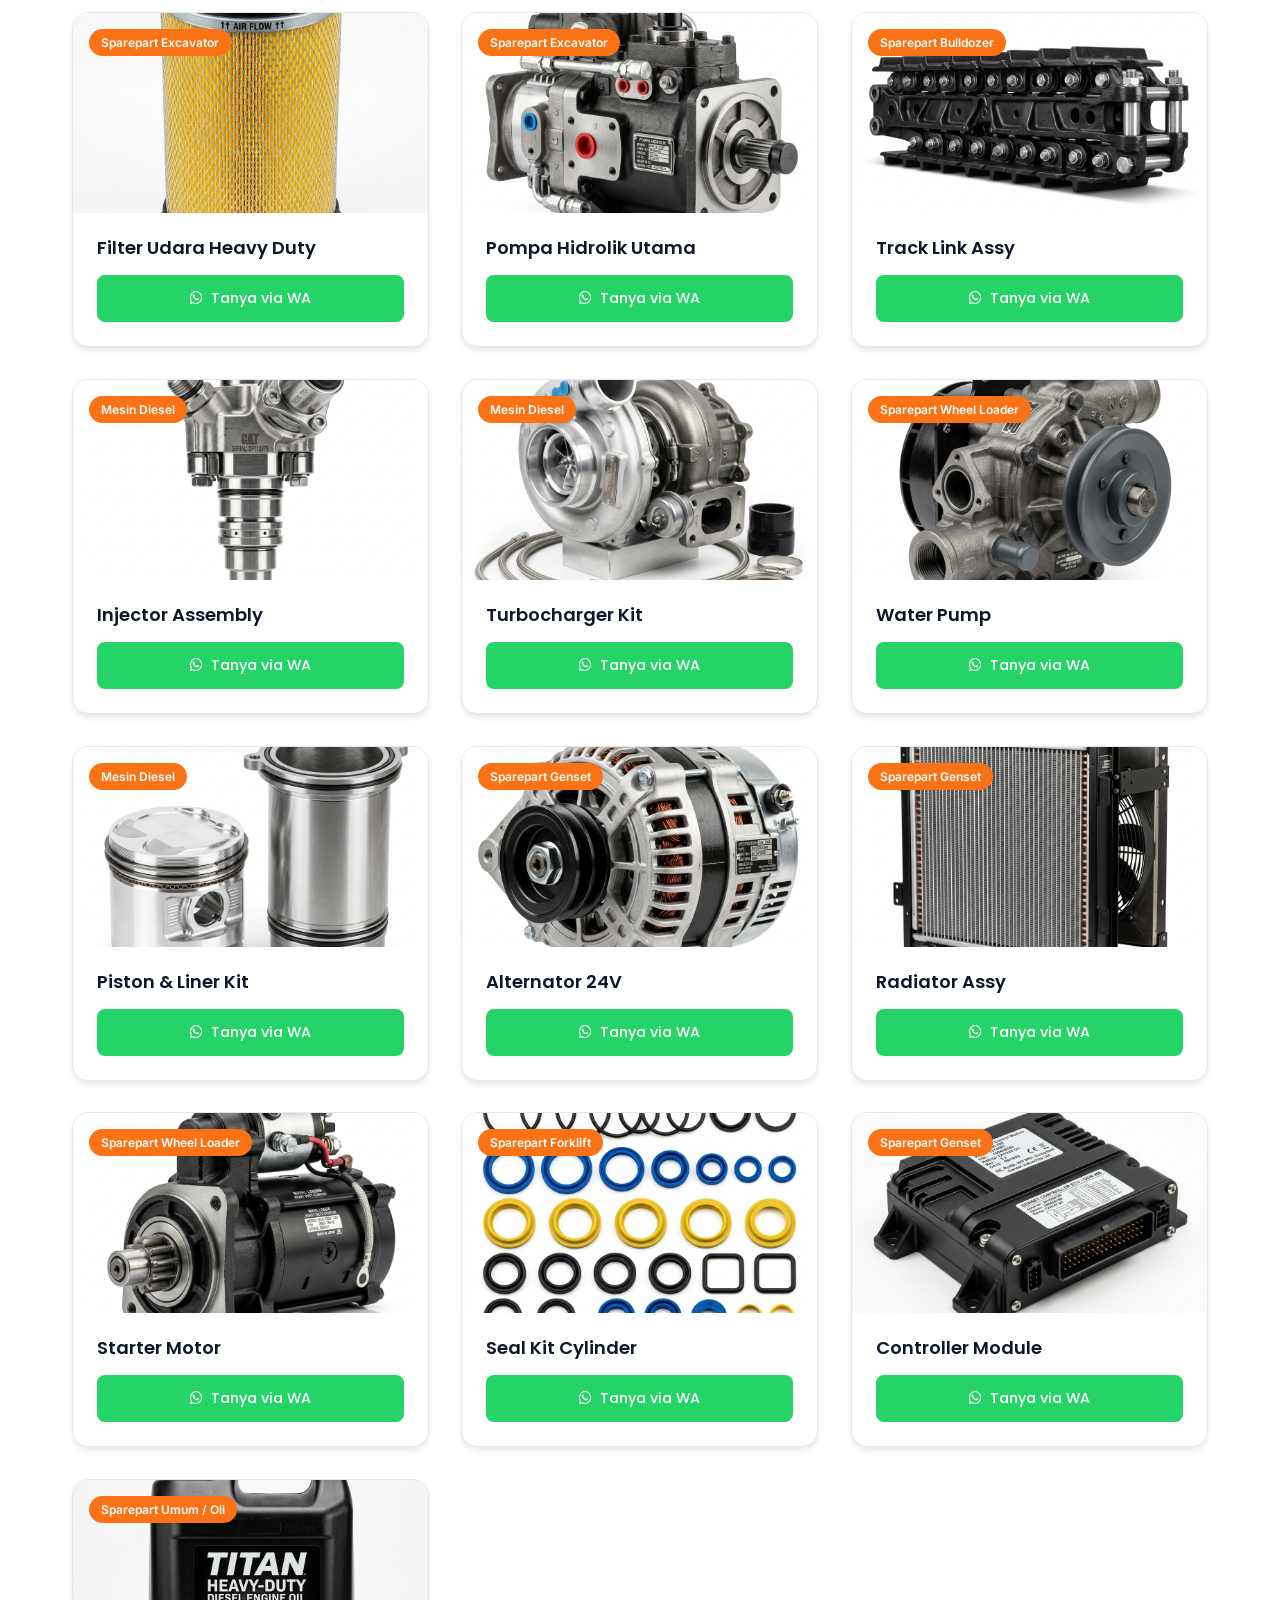
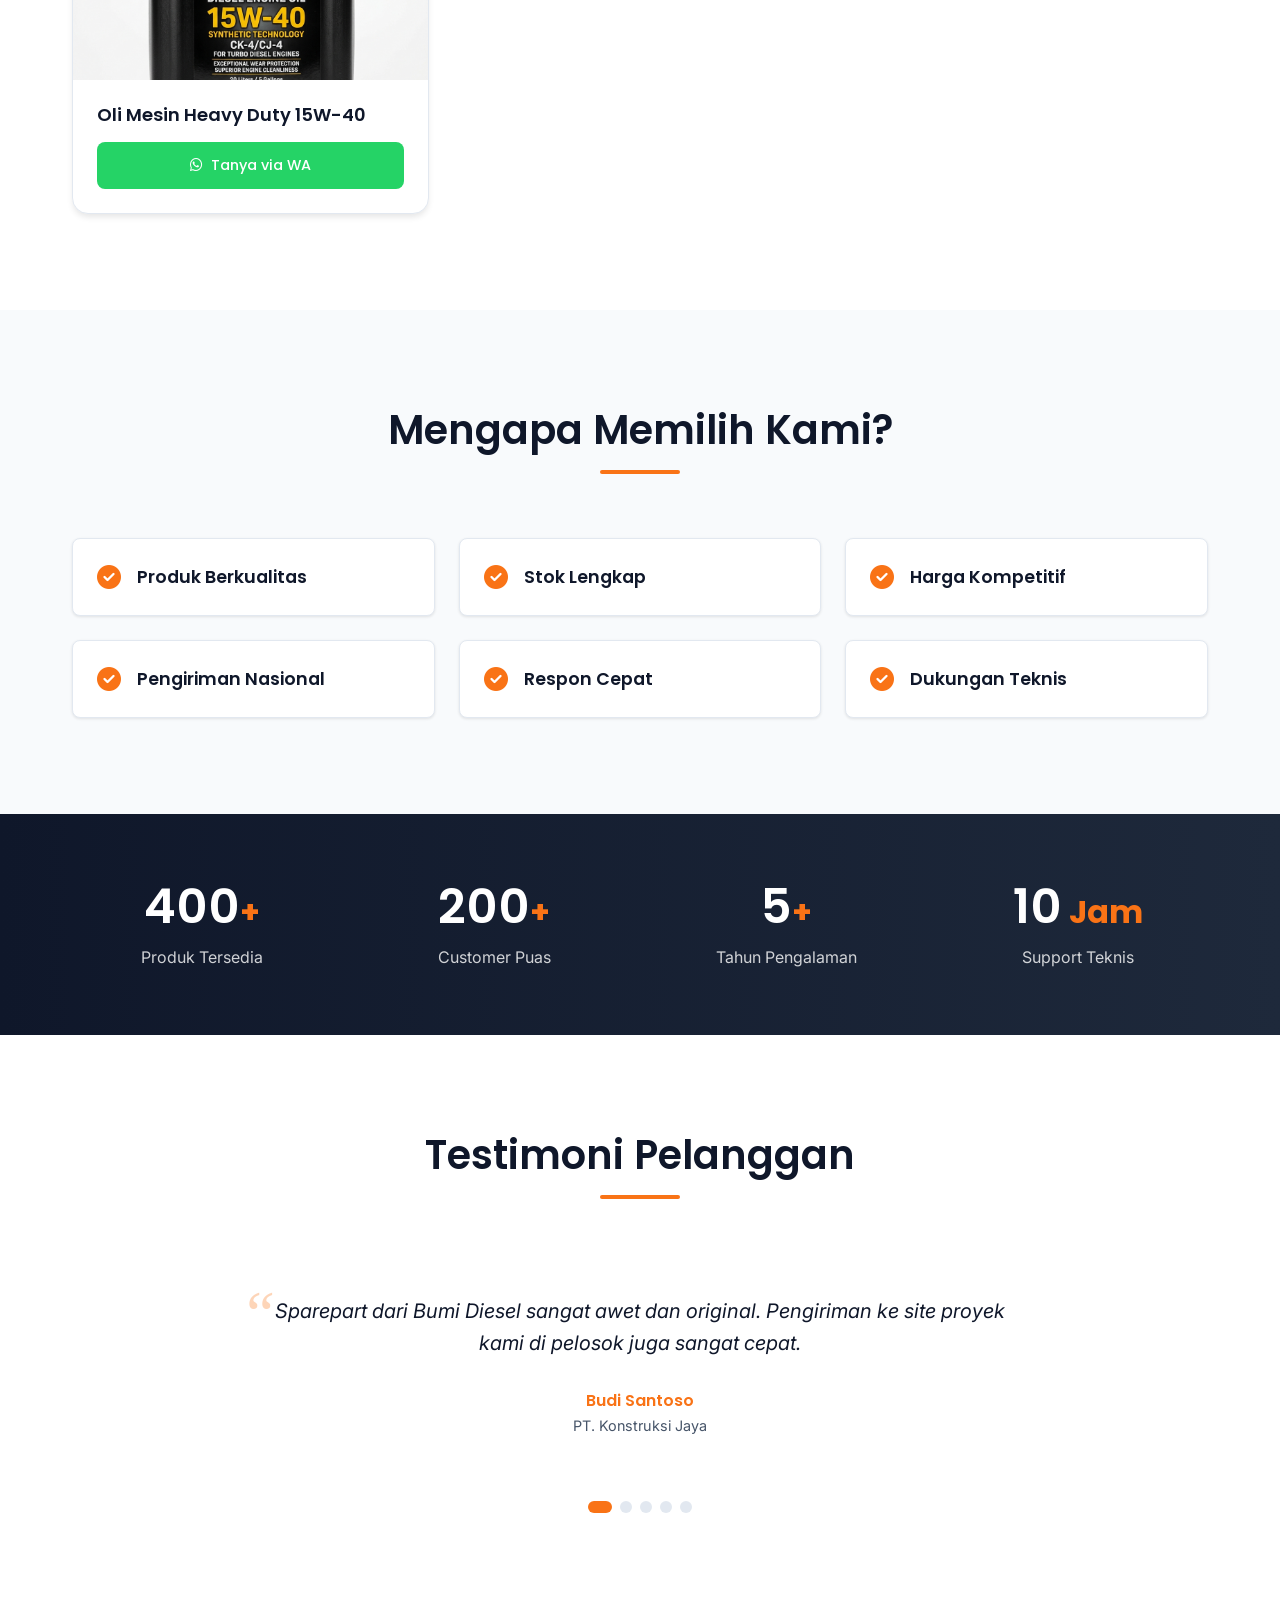
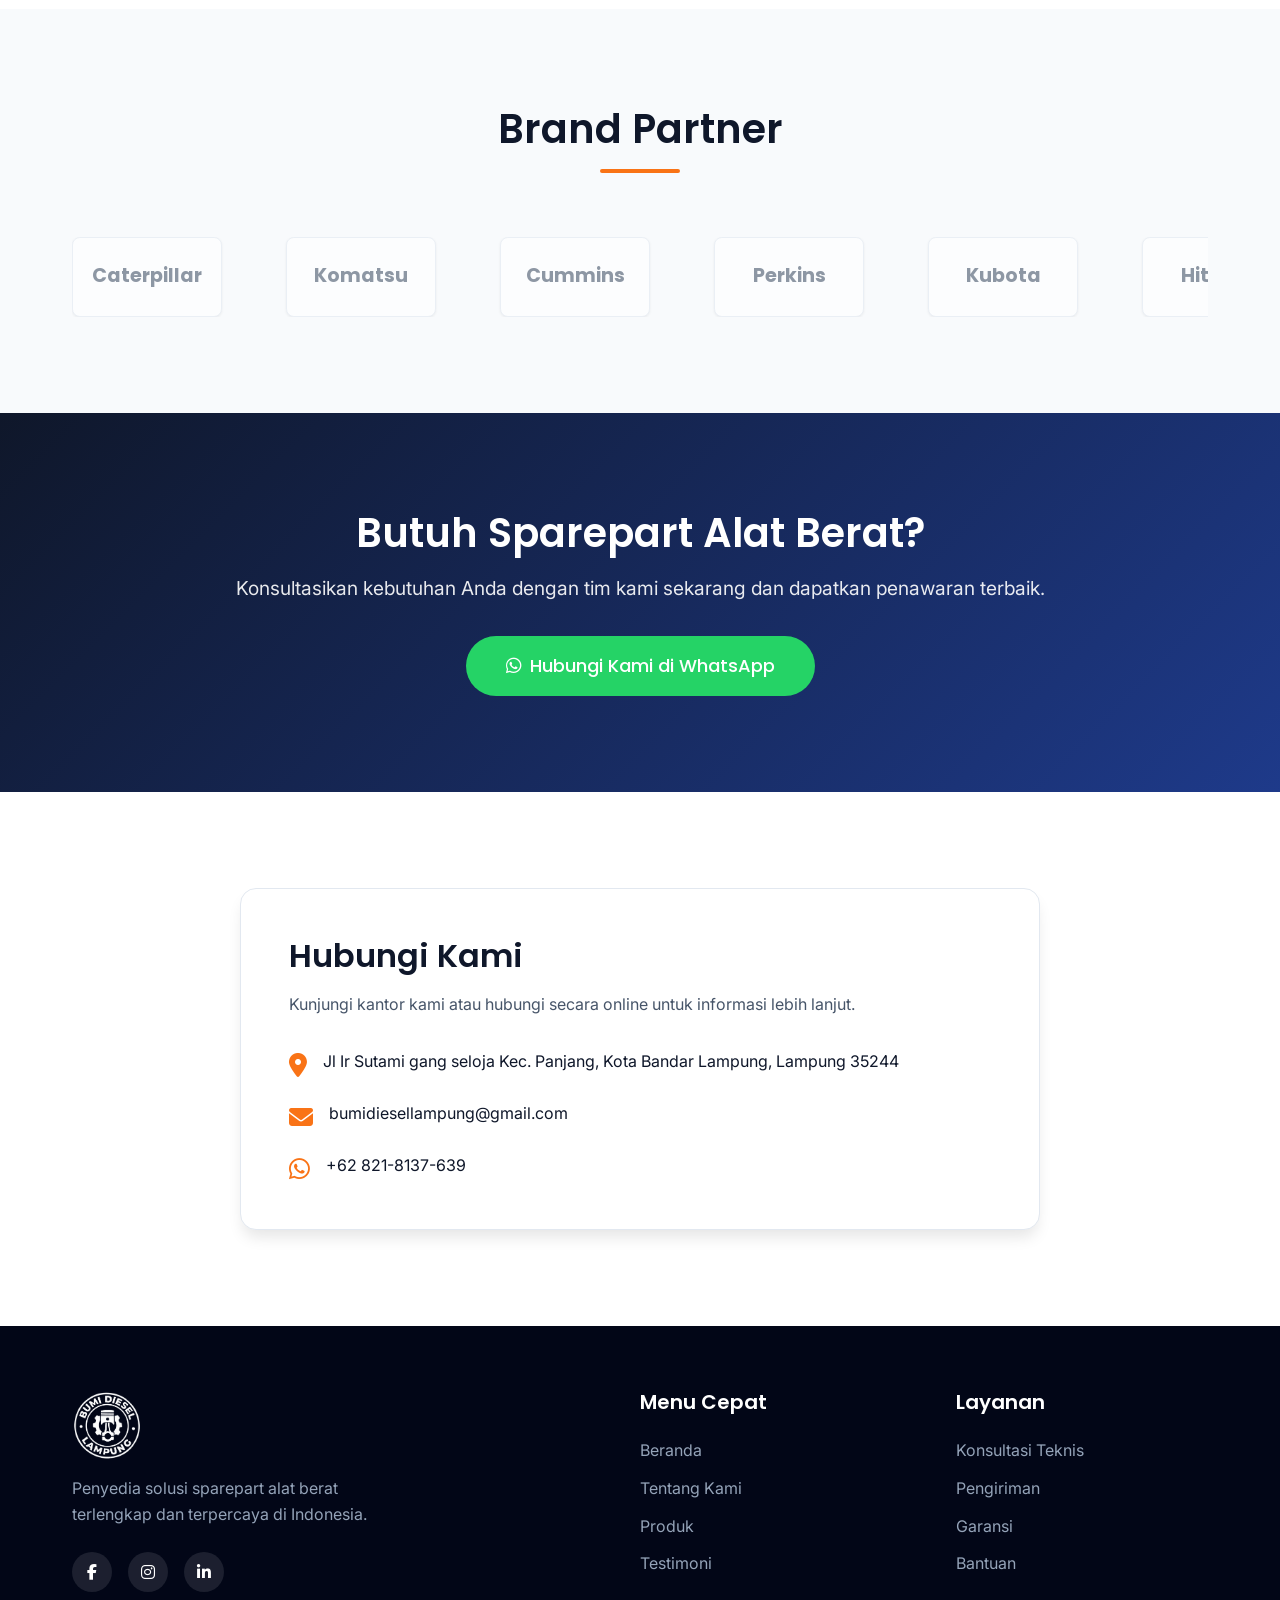
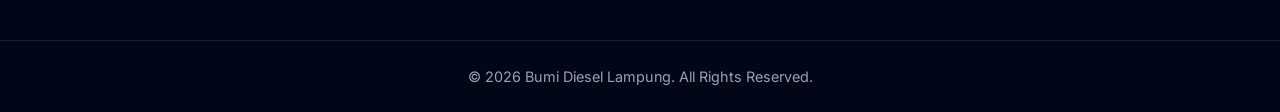
==== commit 1ddb0232: "Update index.html" ====
--- a/index.html
+++ b/index.html
@@ -250,7 +250,7 @@
         <div class="container cta-content fade-up">
             <h2>Butuh Sparepart Alat Berat?</h2>
             <p>Konsultasikan kebutuhan Anda dengan tim kami sekarang dan dapatkan penawaran terbaik.</p>
-            <a href="https://wa.me/628218137639" target="_blank" class="btn btn-whatsapp-lg">
+            <a href="https://wa.me/6281179760063" target="_blank" class="btn btn-whatsapp-lg">
                 <i class="fa-brands fa-whatsapp"></i> Hubungi Kami di WhatsApp
             </a>
         </div>
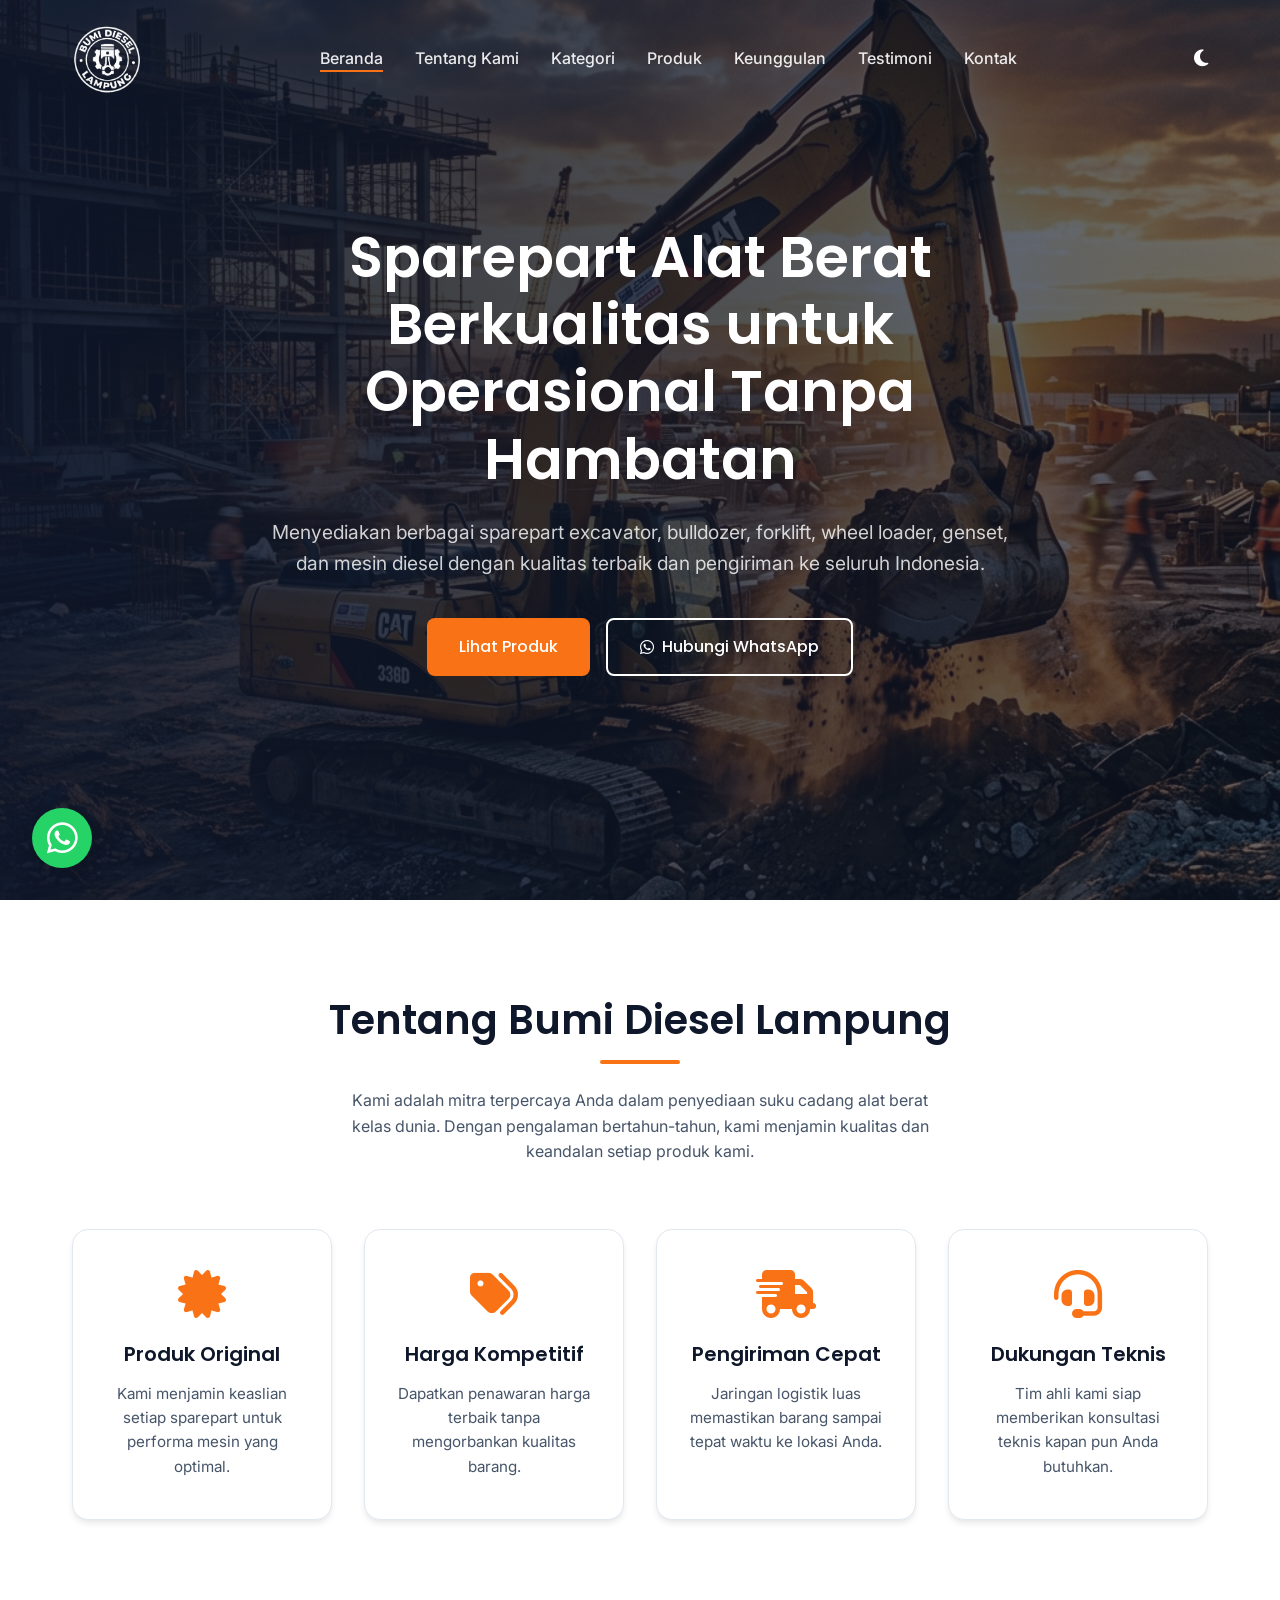
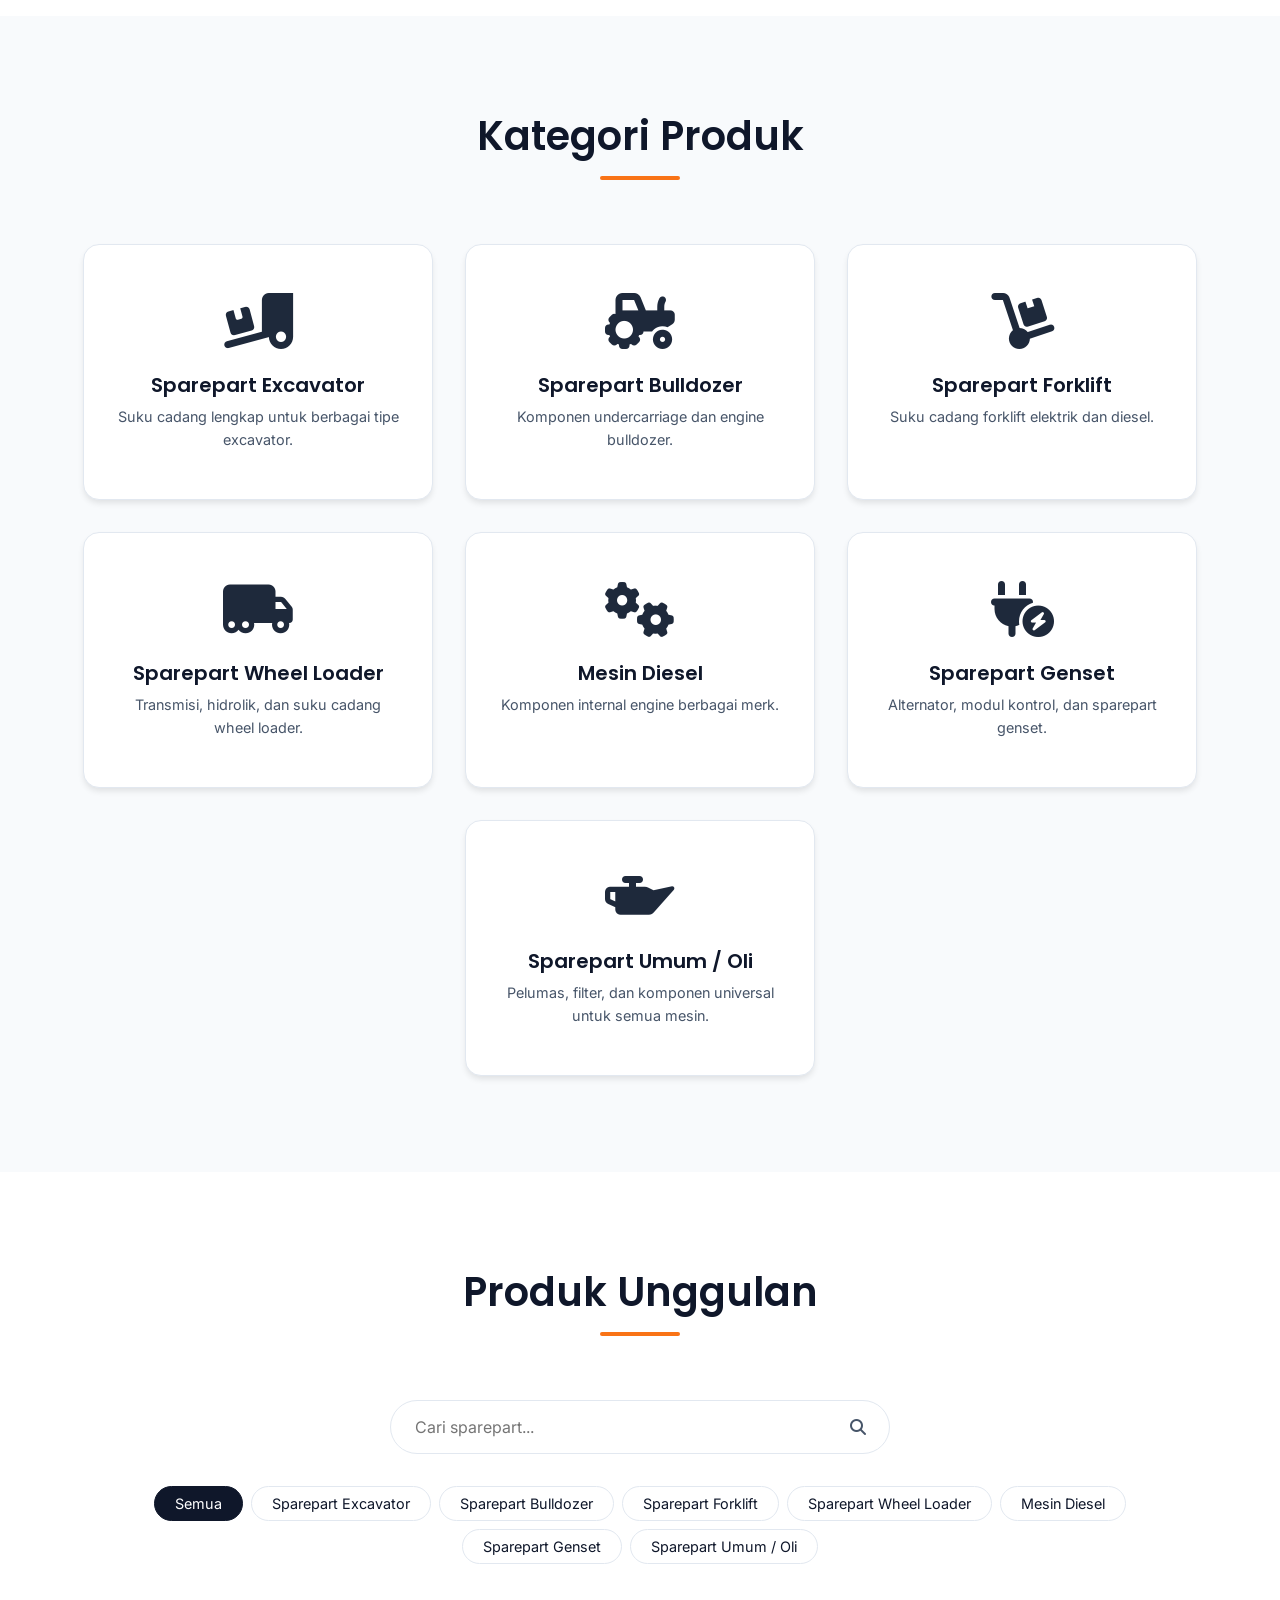
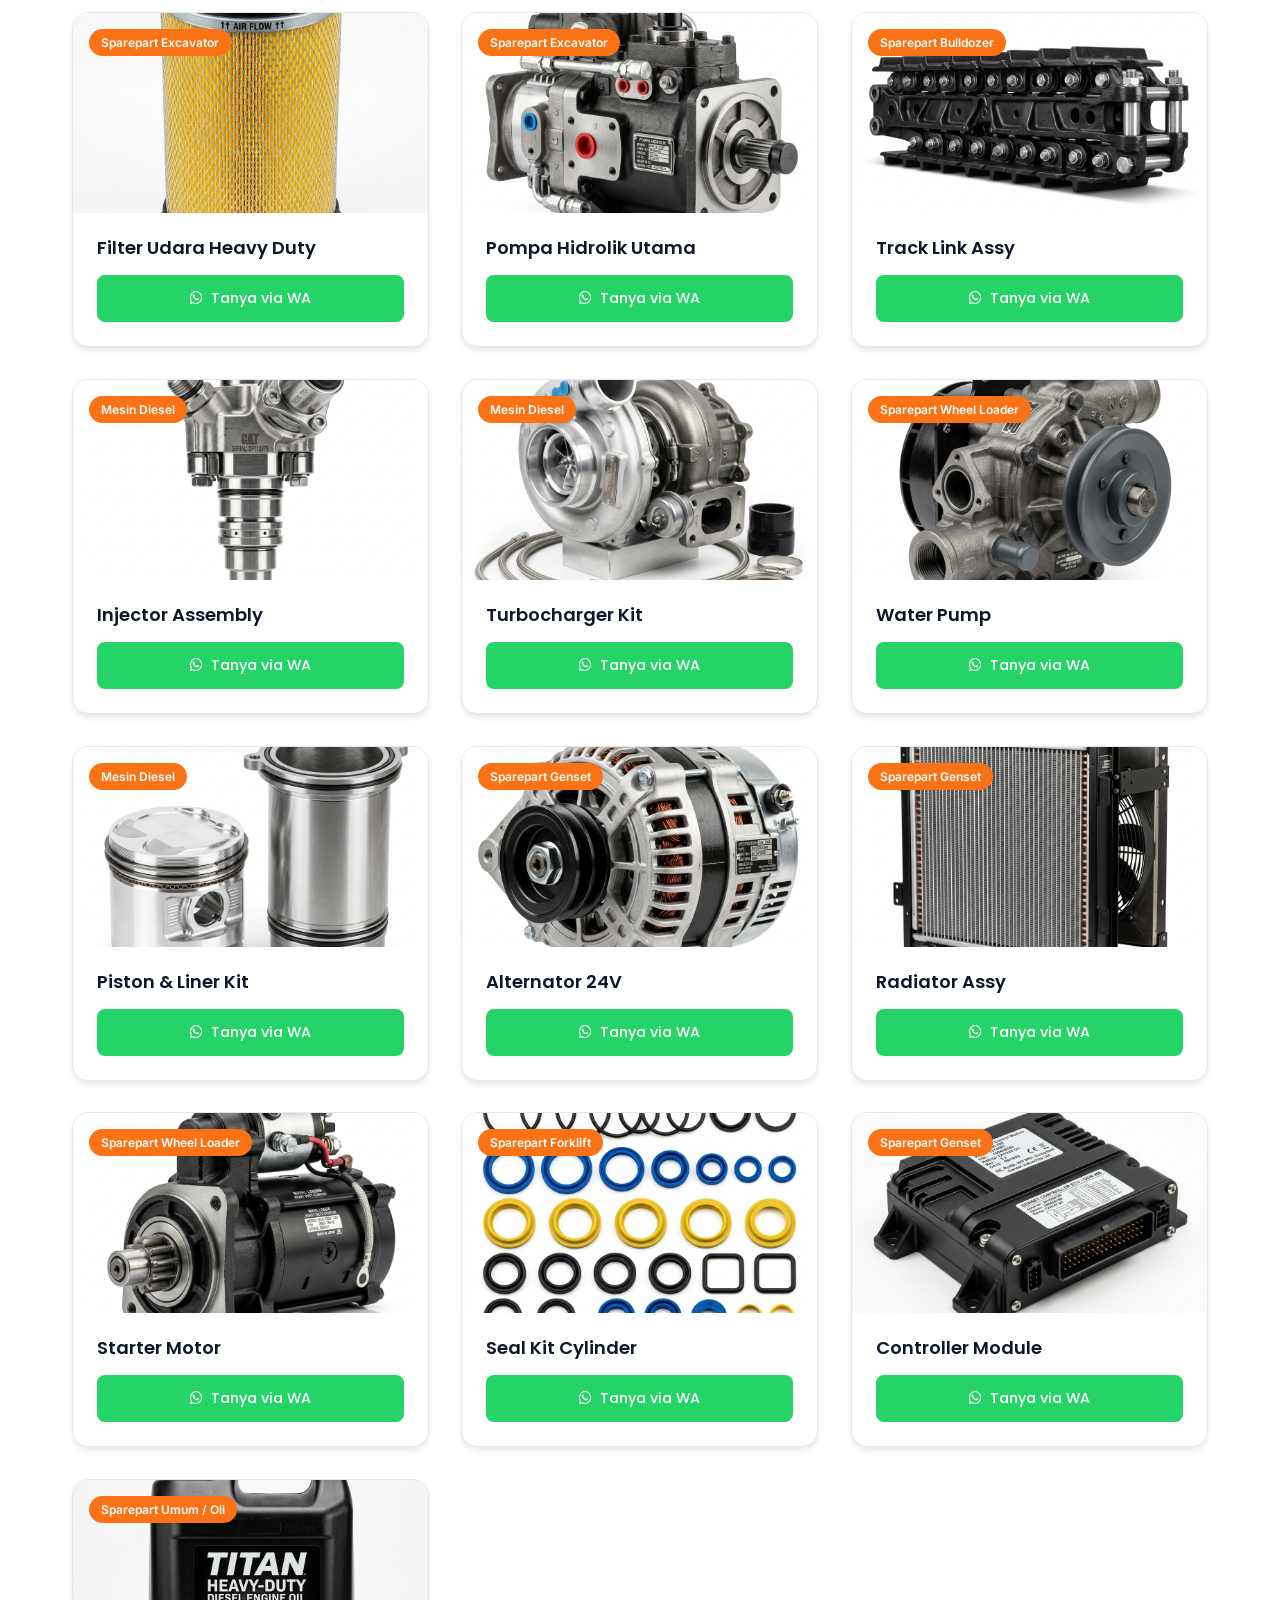
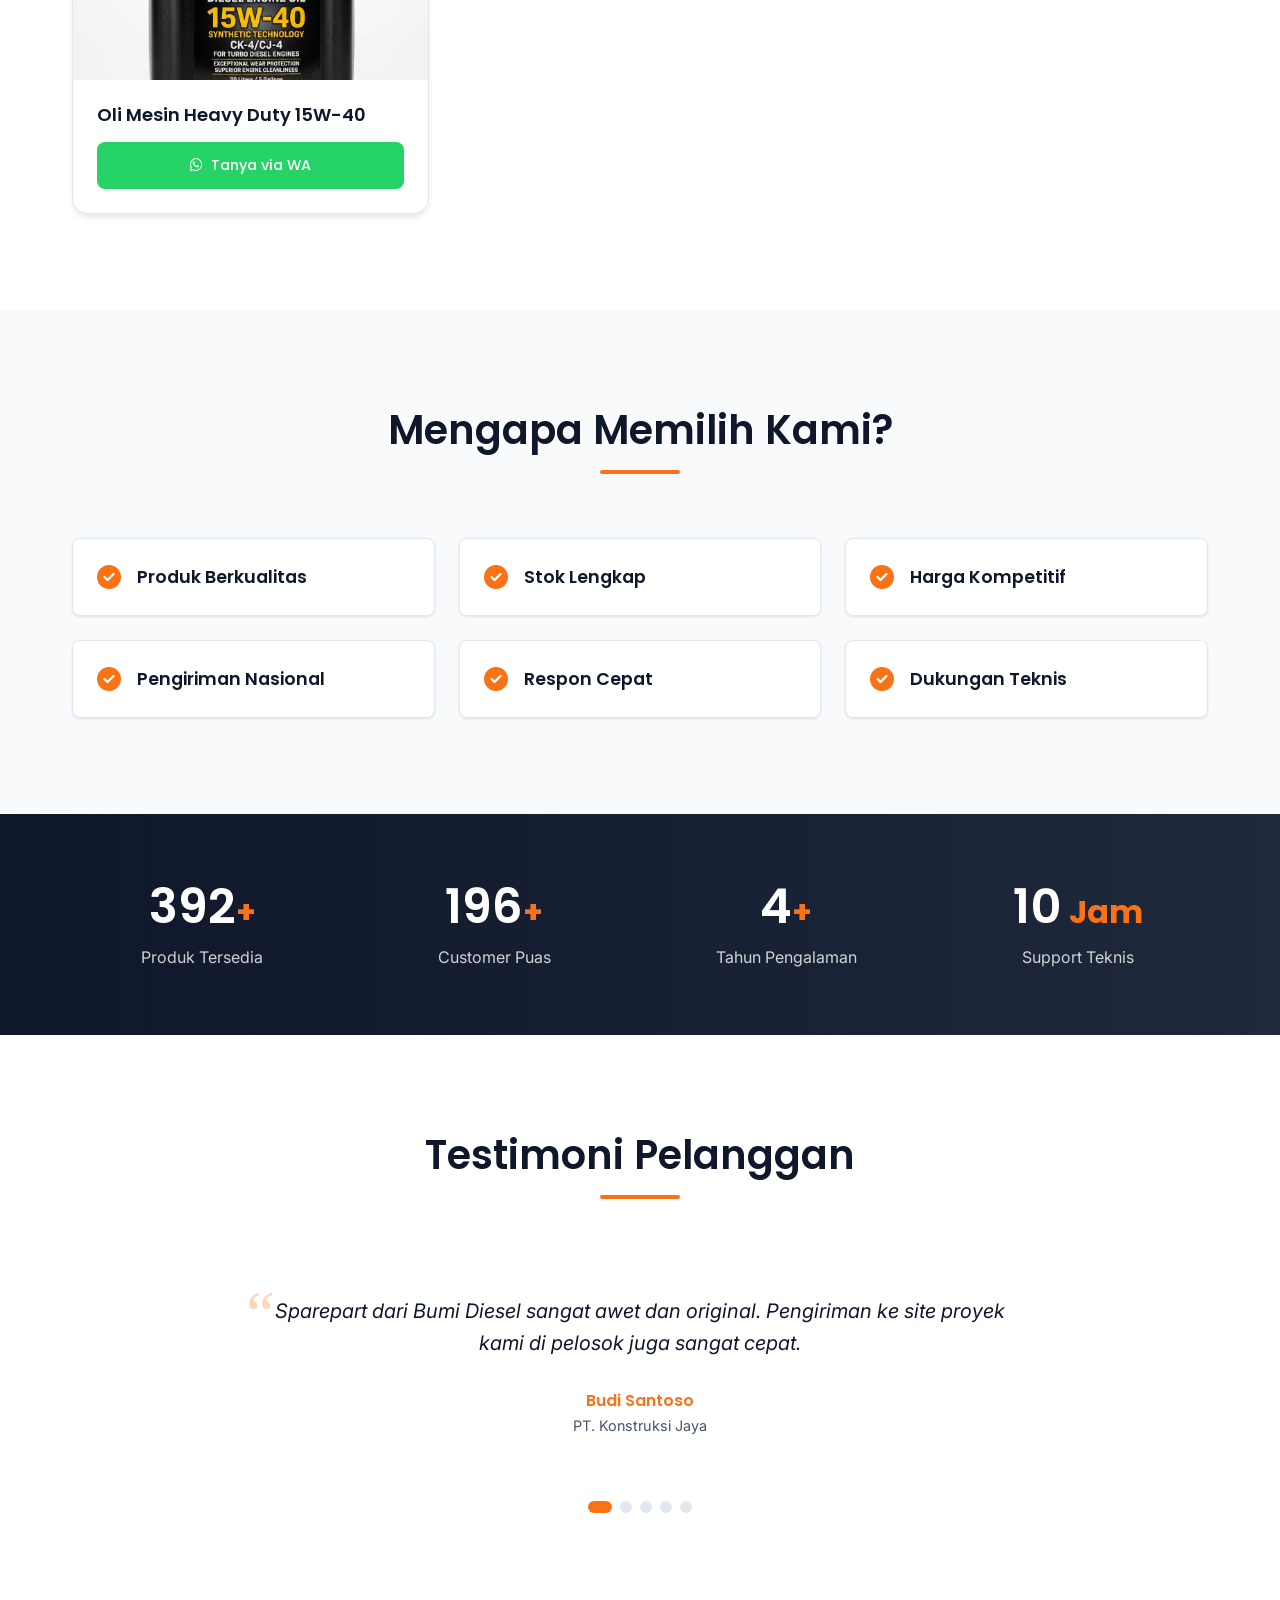
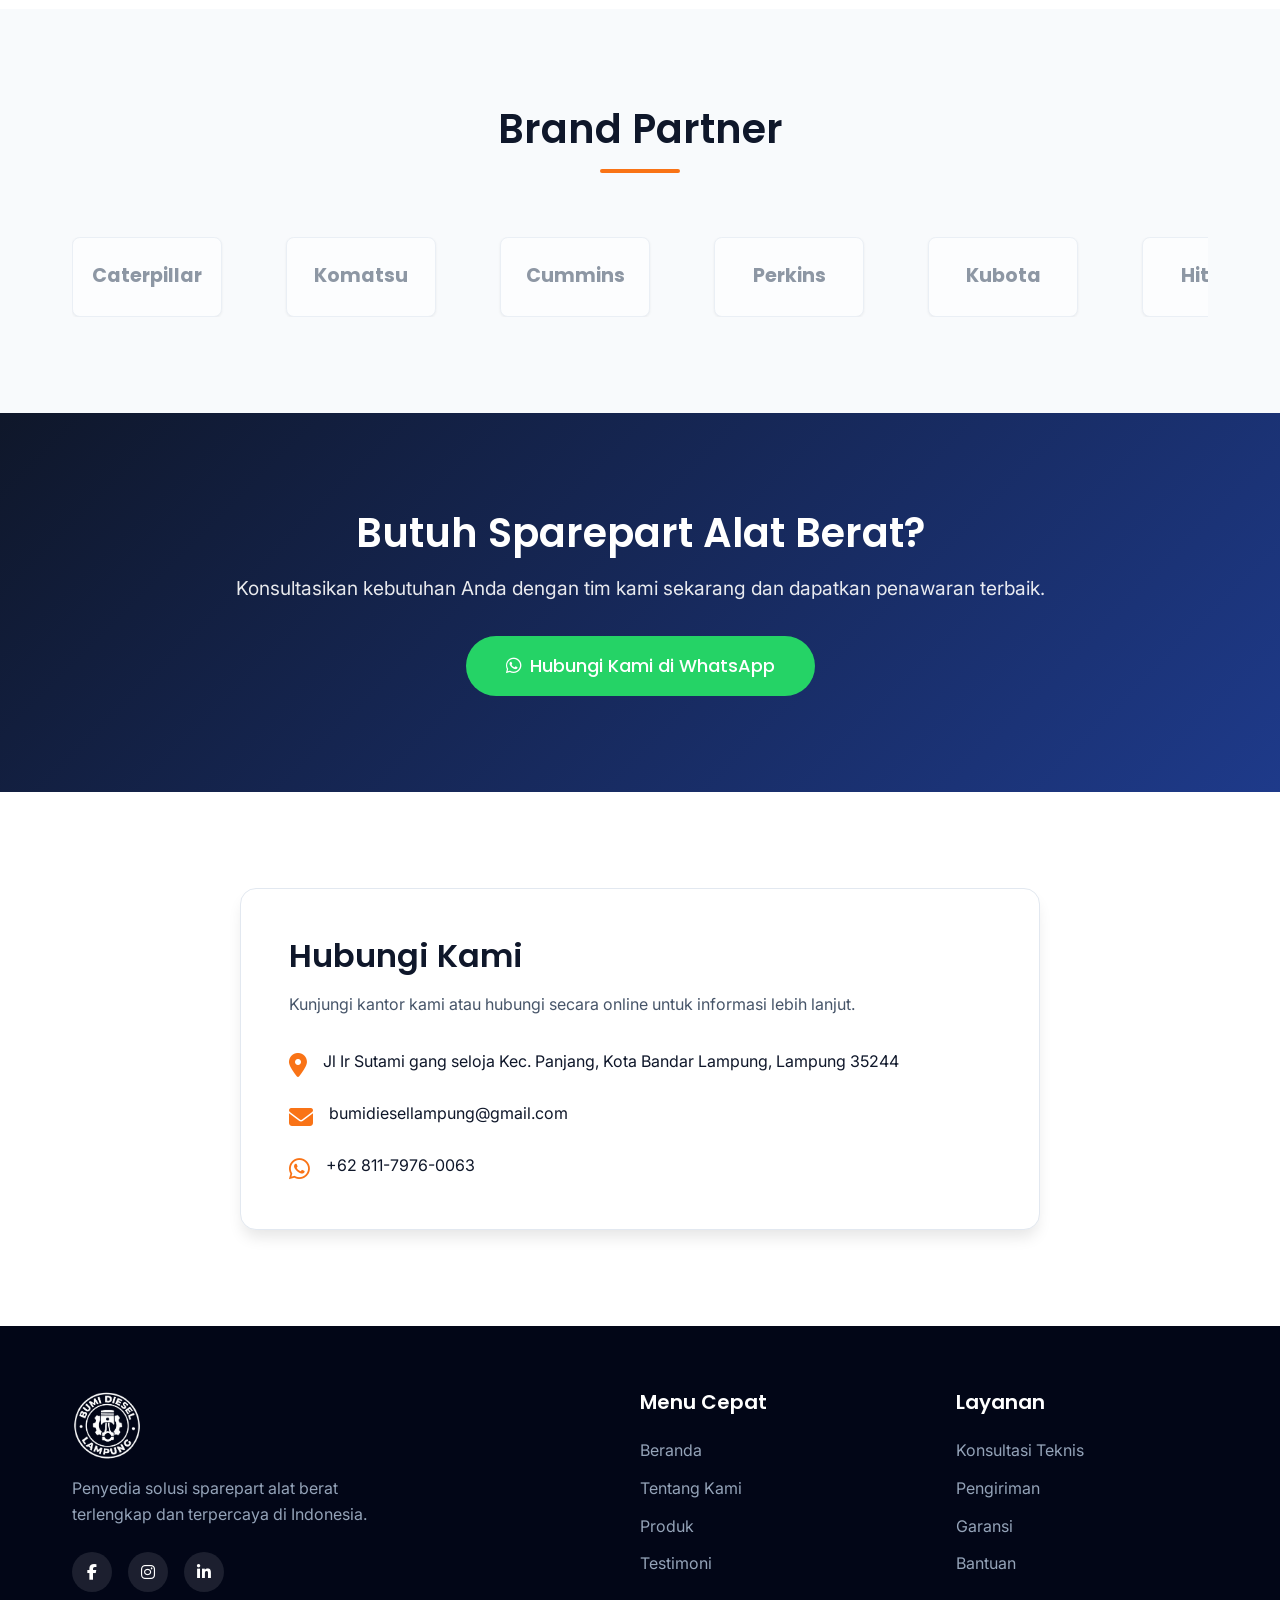
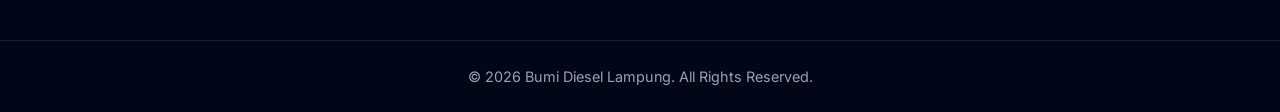
==== commit 05a64ffe: "Update index.html" ====
--- a/index.html
+++ b/index.html
@@ -84,7 +84,7 @@
             <p class="fade-up delay-1">Menyediakan berbagai sparepart excavator, bulldozer, forklift, wheel loader, genset, dan mesin diesel dengan kualitas terbaik dan pengiriman ke seluruh Indonesia.</p>
             <div class="hero-buttons fade-up delay-2">
                 <a href="#produk" class="btn btn-primary">Lihat Produk</a>
-                <a href="https://wa.me/628218137639" target="_blank" class="btn btn-outline"><i class="fa-brands fa-whatsapp"></i> Hubungi WhatsApp</a>
+                <a href="https://wa.me/6281179760063" target="_blank" class="btn btn-outline"><i class="fa-brands fa-whatsapp"></i> Hubungi WhatsApp</a>
             </div>
         </div>
     </section>
@@ -274,7 +274,7 @@
                         </li>
                         <li>
                             <i class="fa-brands fa-whatsapp"></i>
-                            <span>+62 821-8137-639</span>
+                            <span>+62 811-7976-0063</span>
                         </li>
                     </ul>
                 </div>
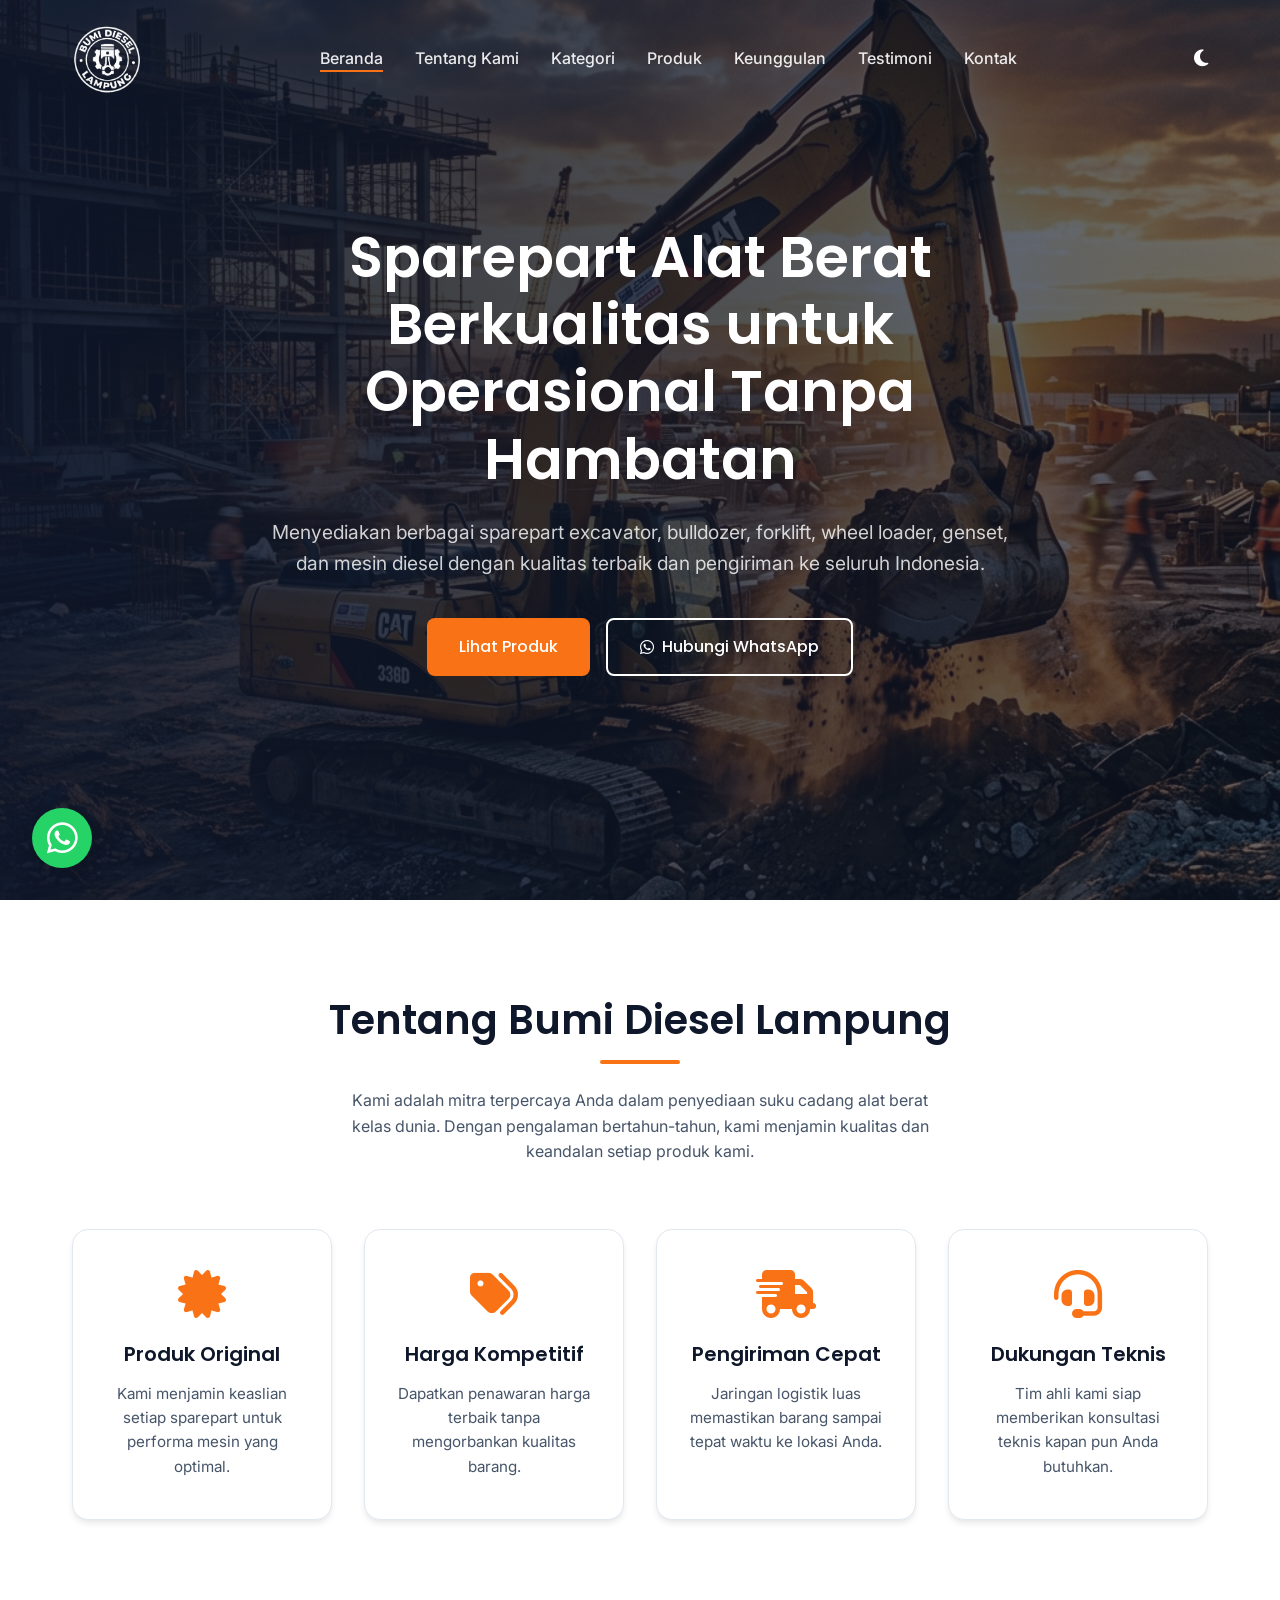
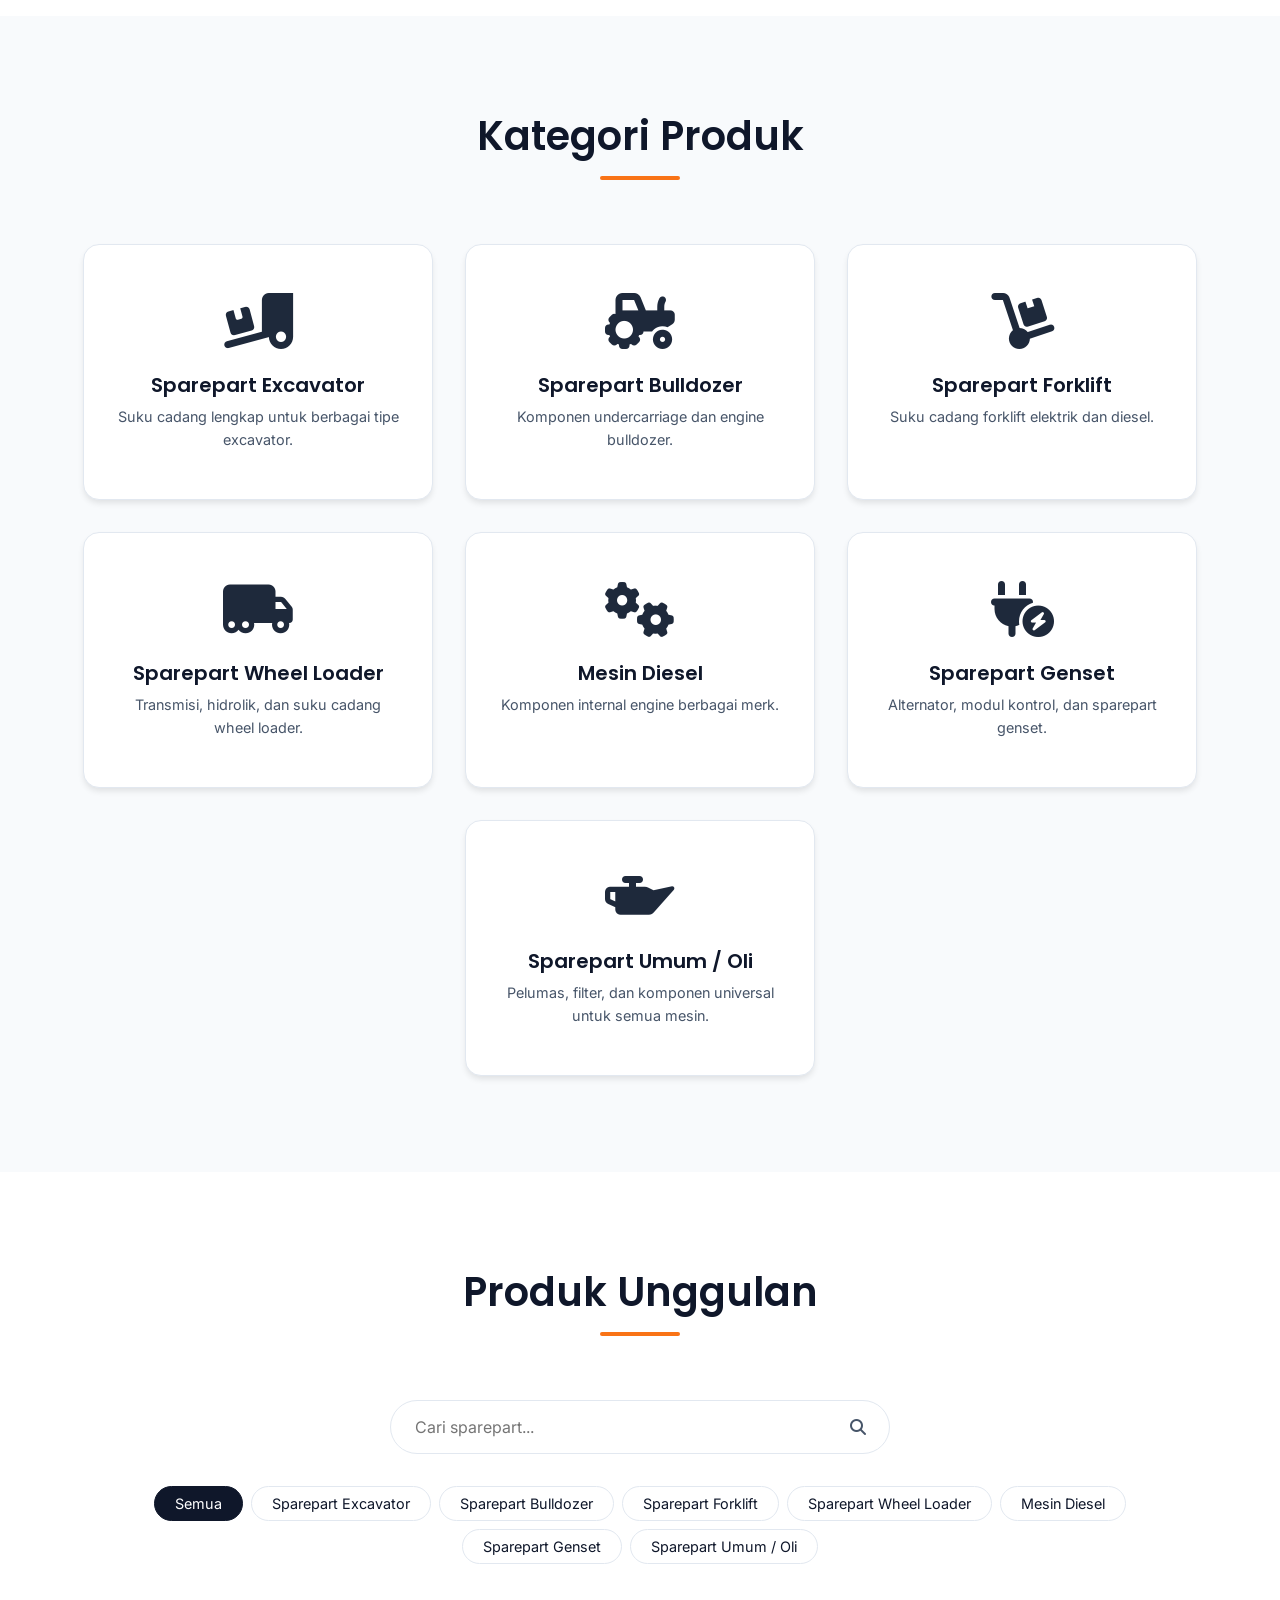
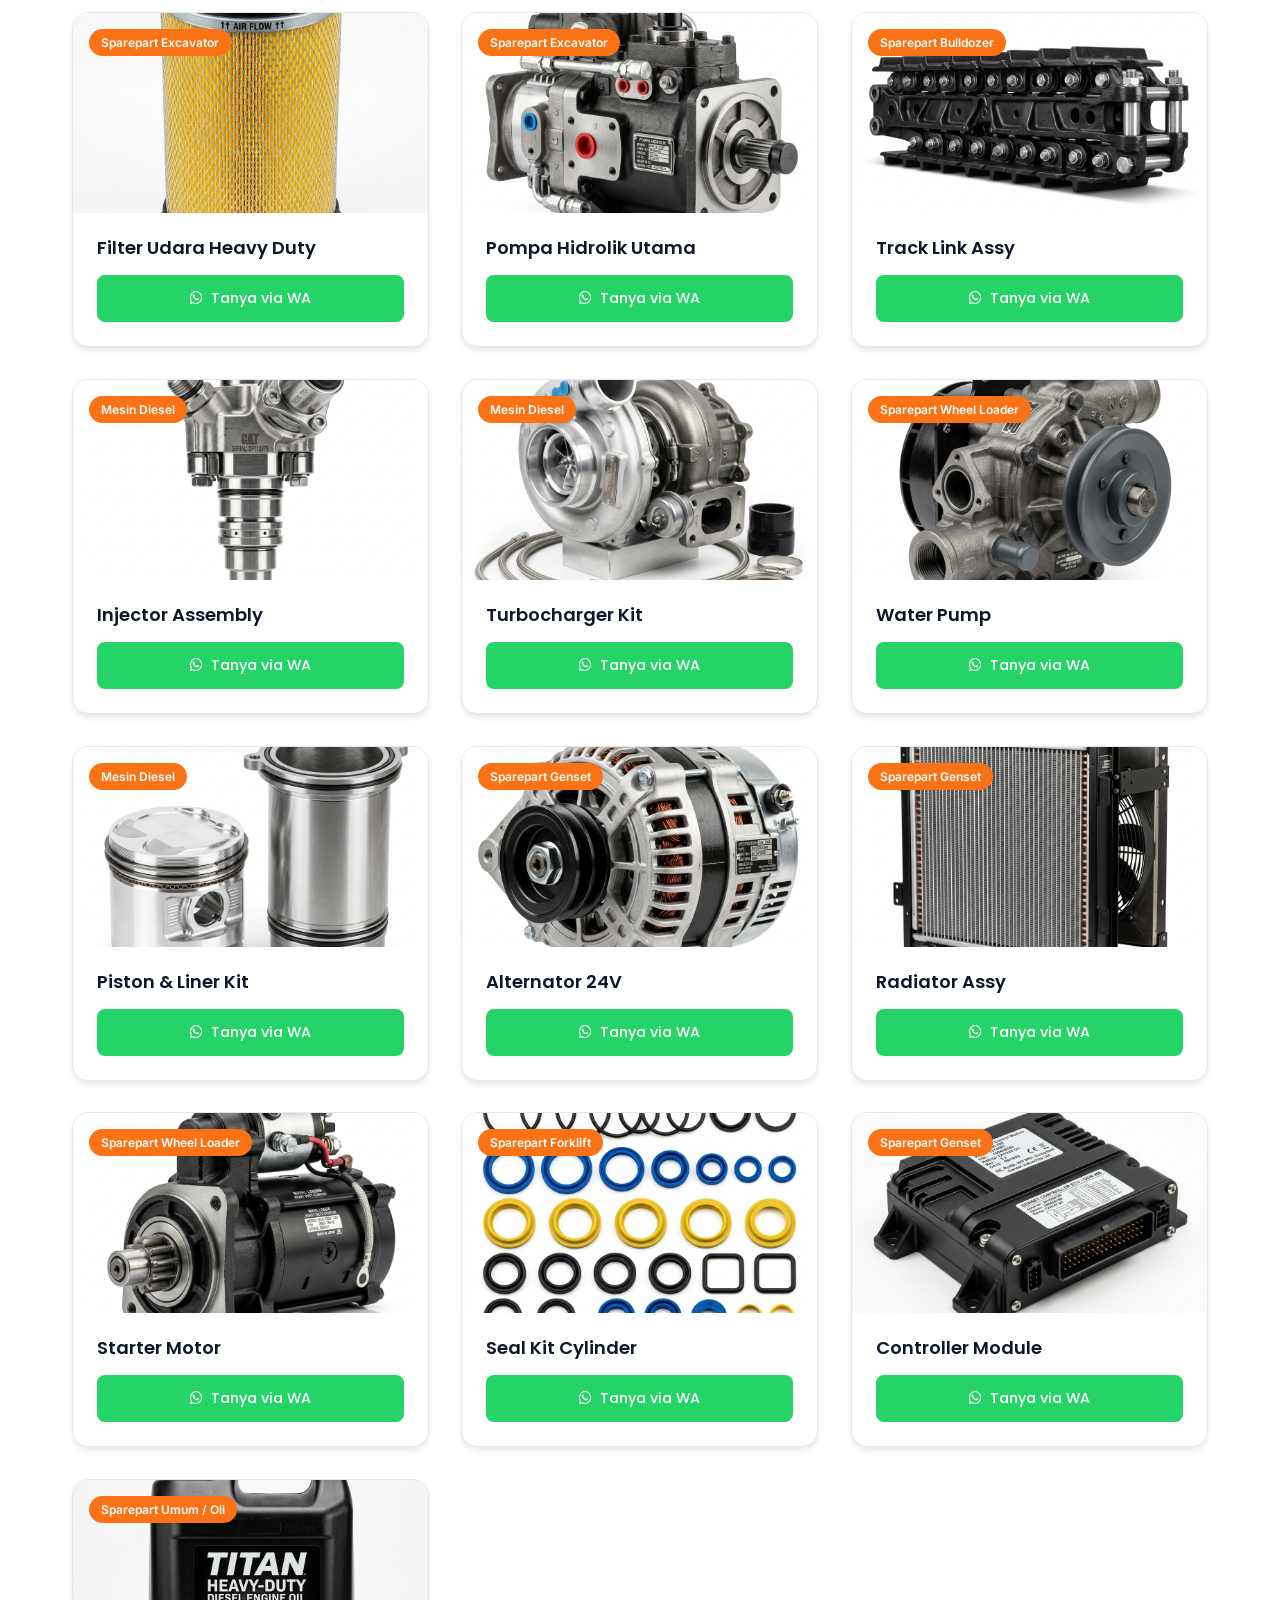
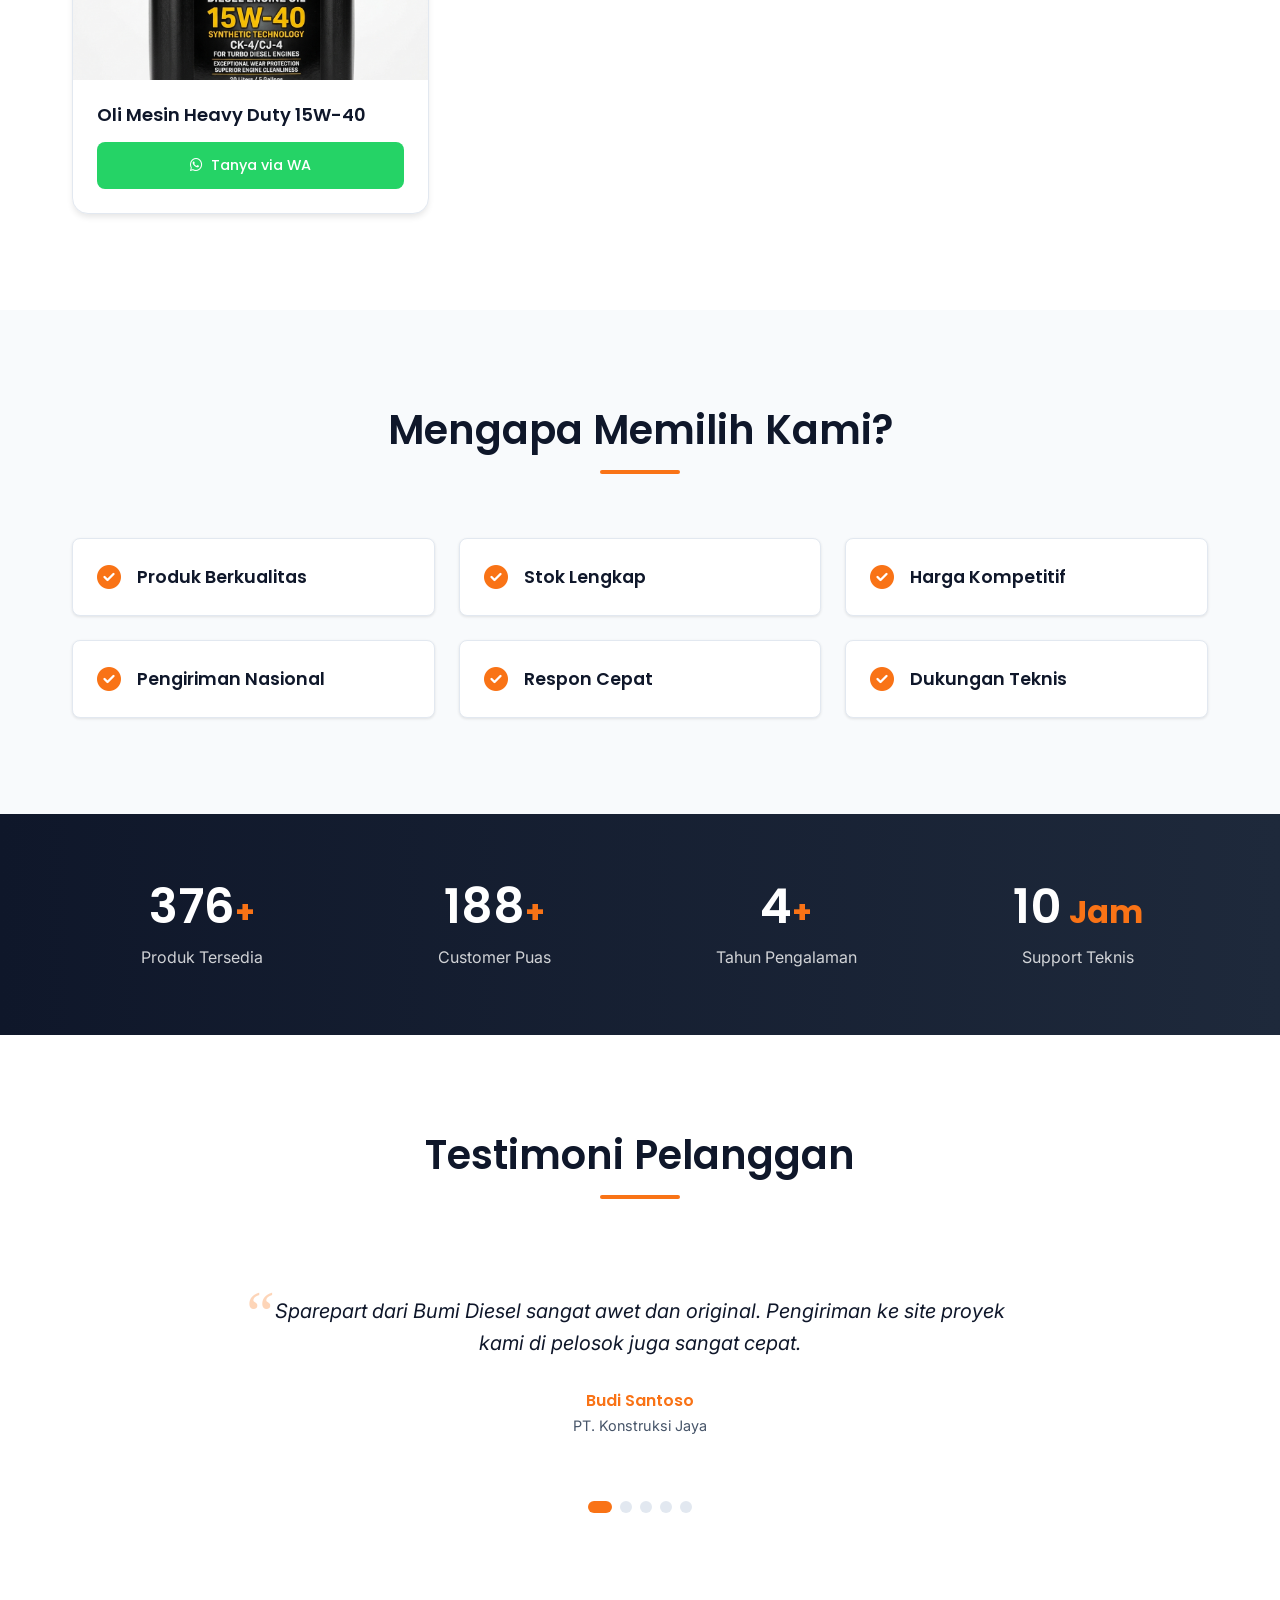
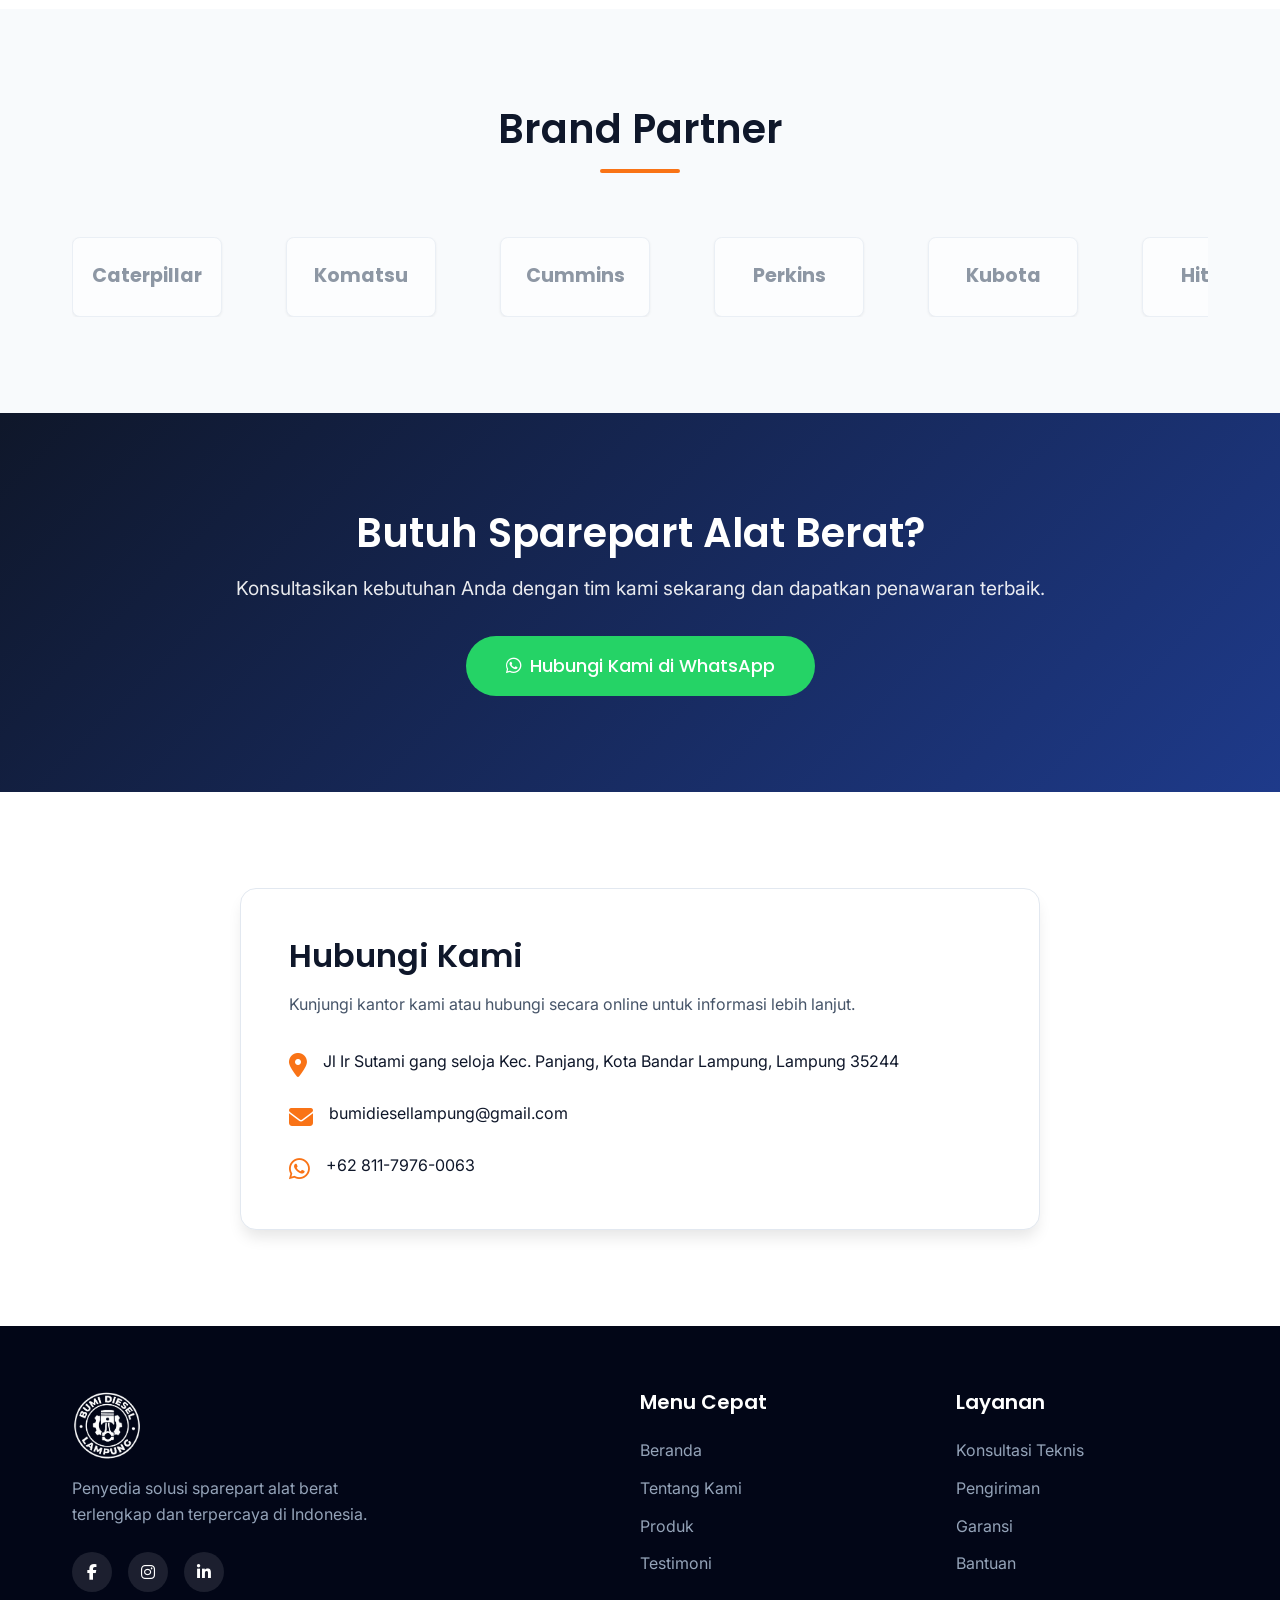
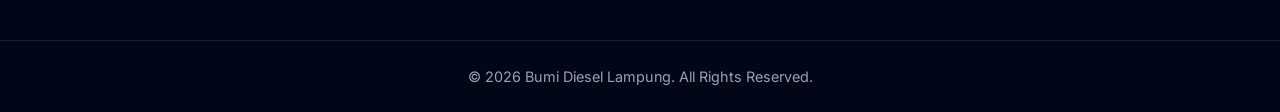
==== commit af330c6a: "Update index.html" ====
--- a/index.html
+++ b/index.html
@@ -40,7 +40,7 @@
       "logo": "https://www.bumidiesellampung.com/assets/logo.png",
       "contactPoint": {
         "@type": "ContactPoint",
-        "telephone": "+62-811-7976-0063",
+        "telephone": "+62811-7976-0063",
         "contactType": "customer service",
         "areaServed": "ID",
         "availableLanguage": "Indonesian"
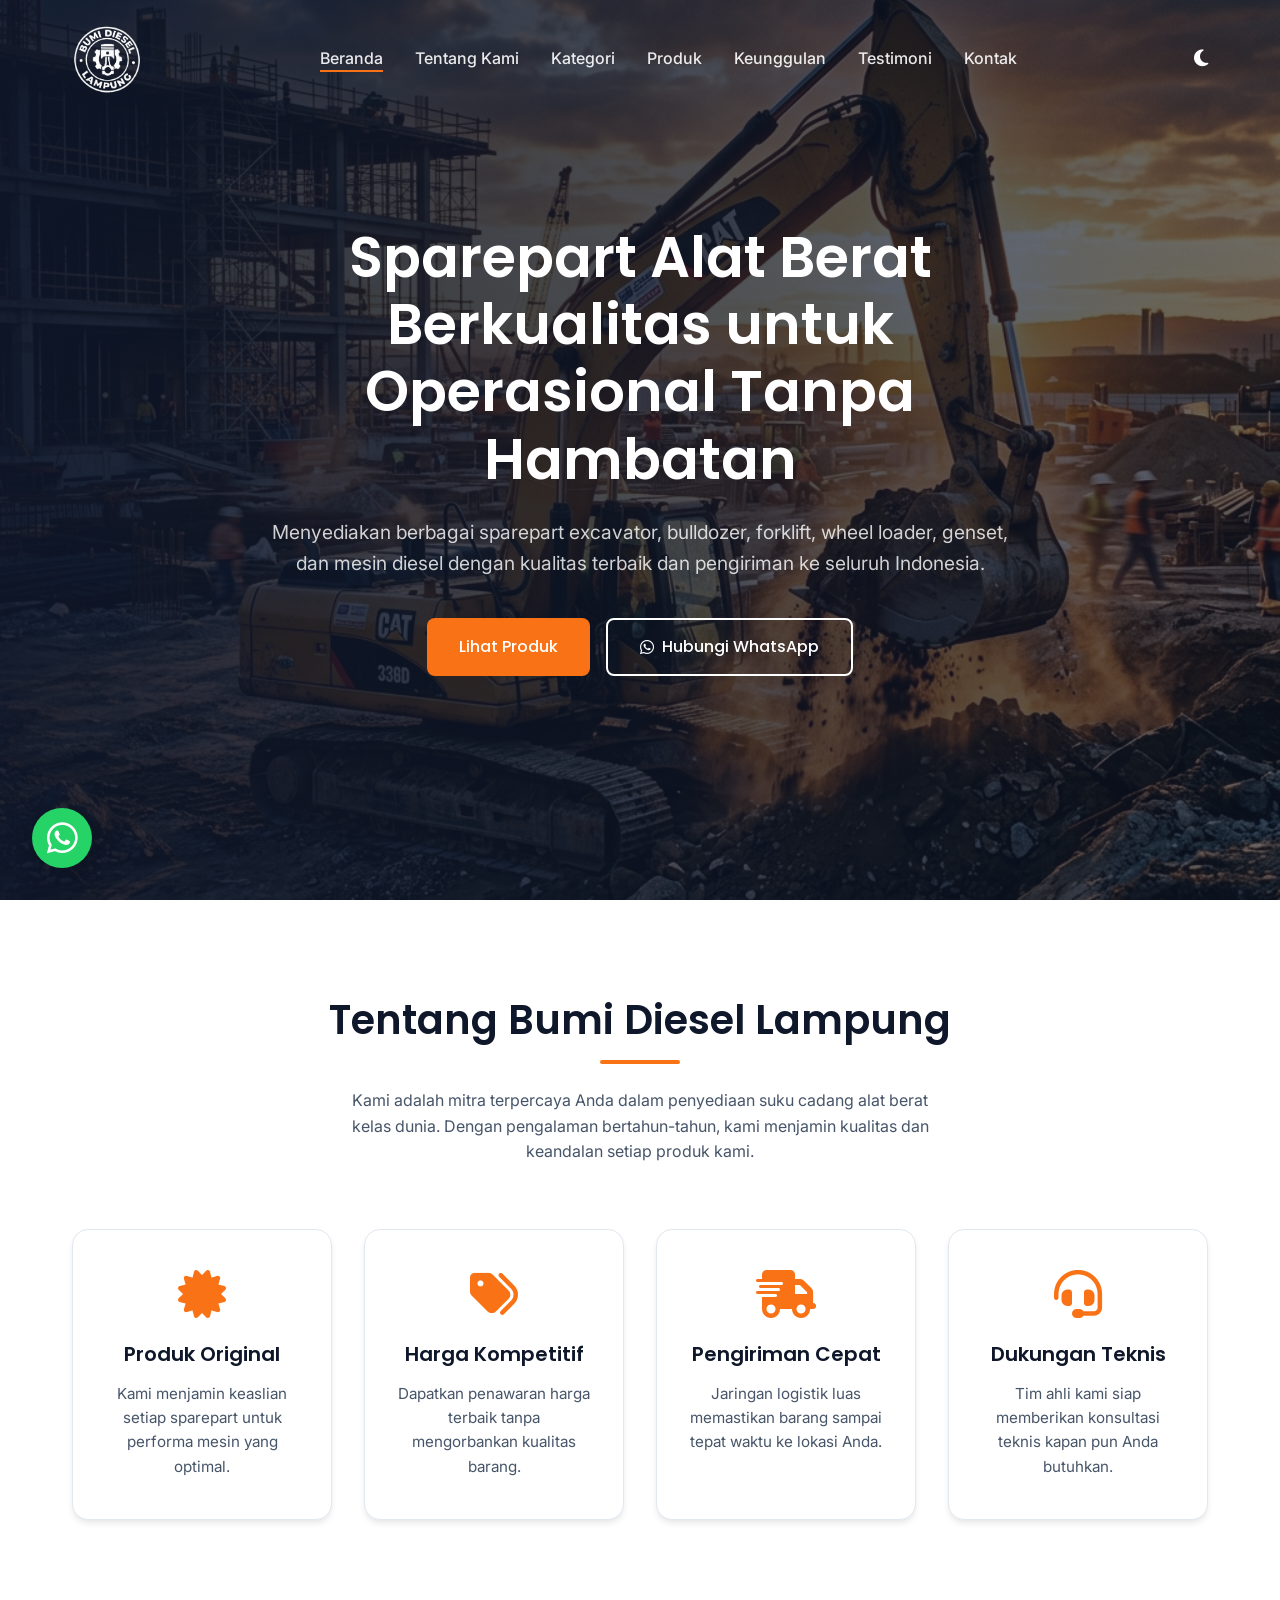
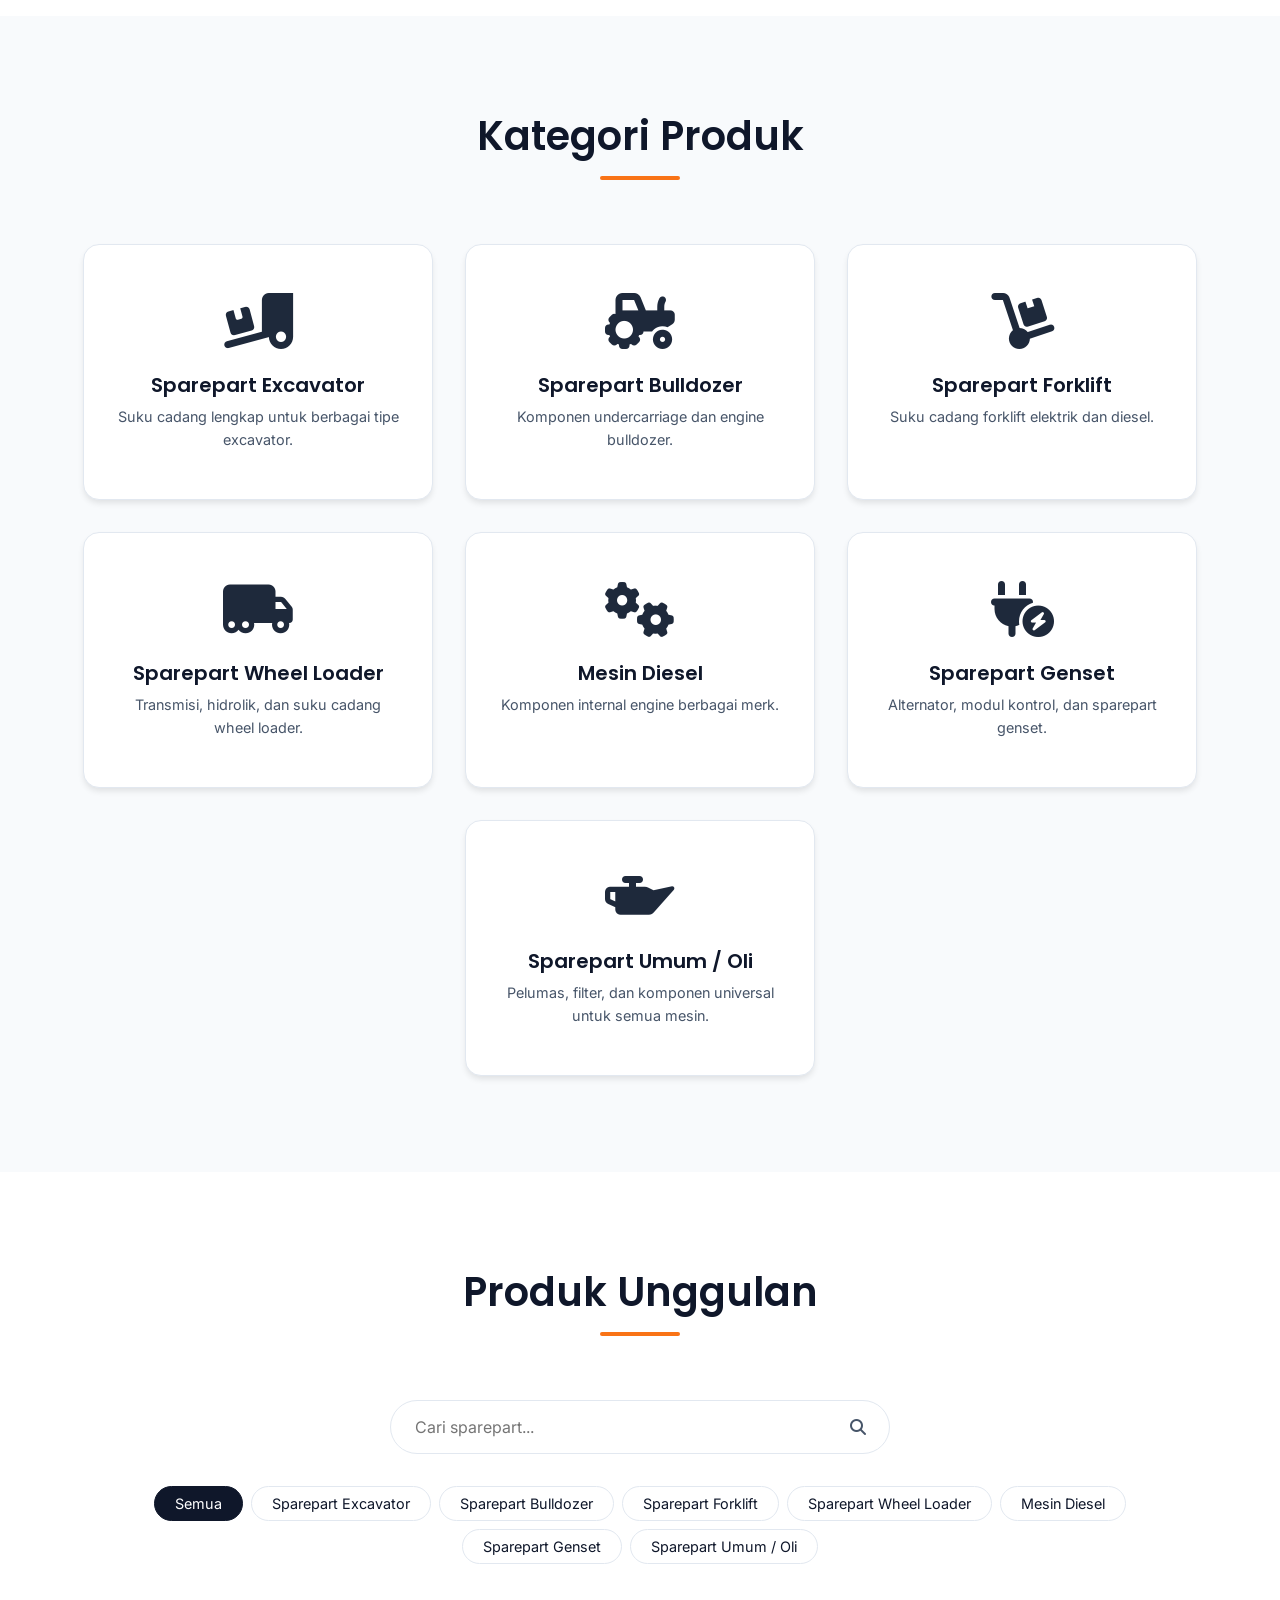
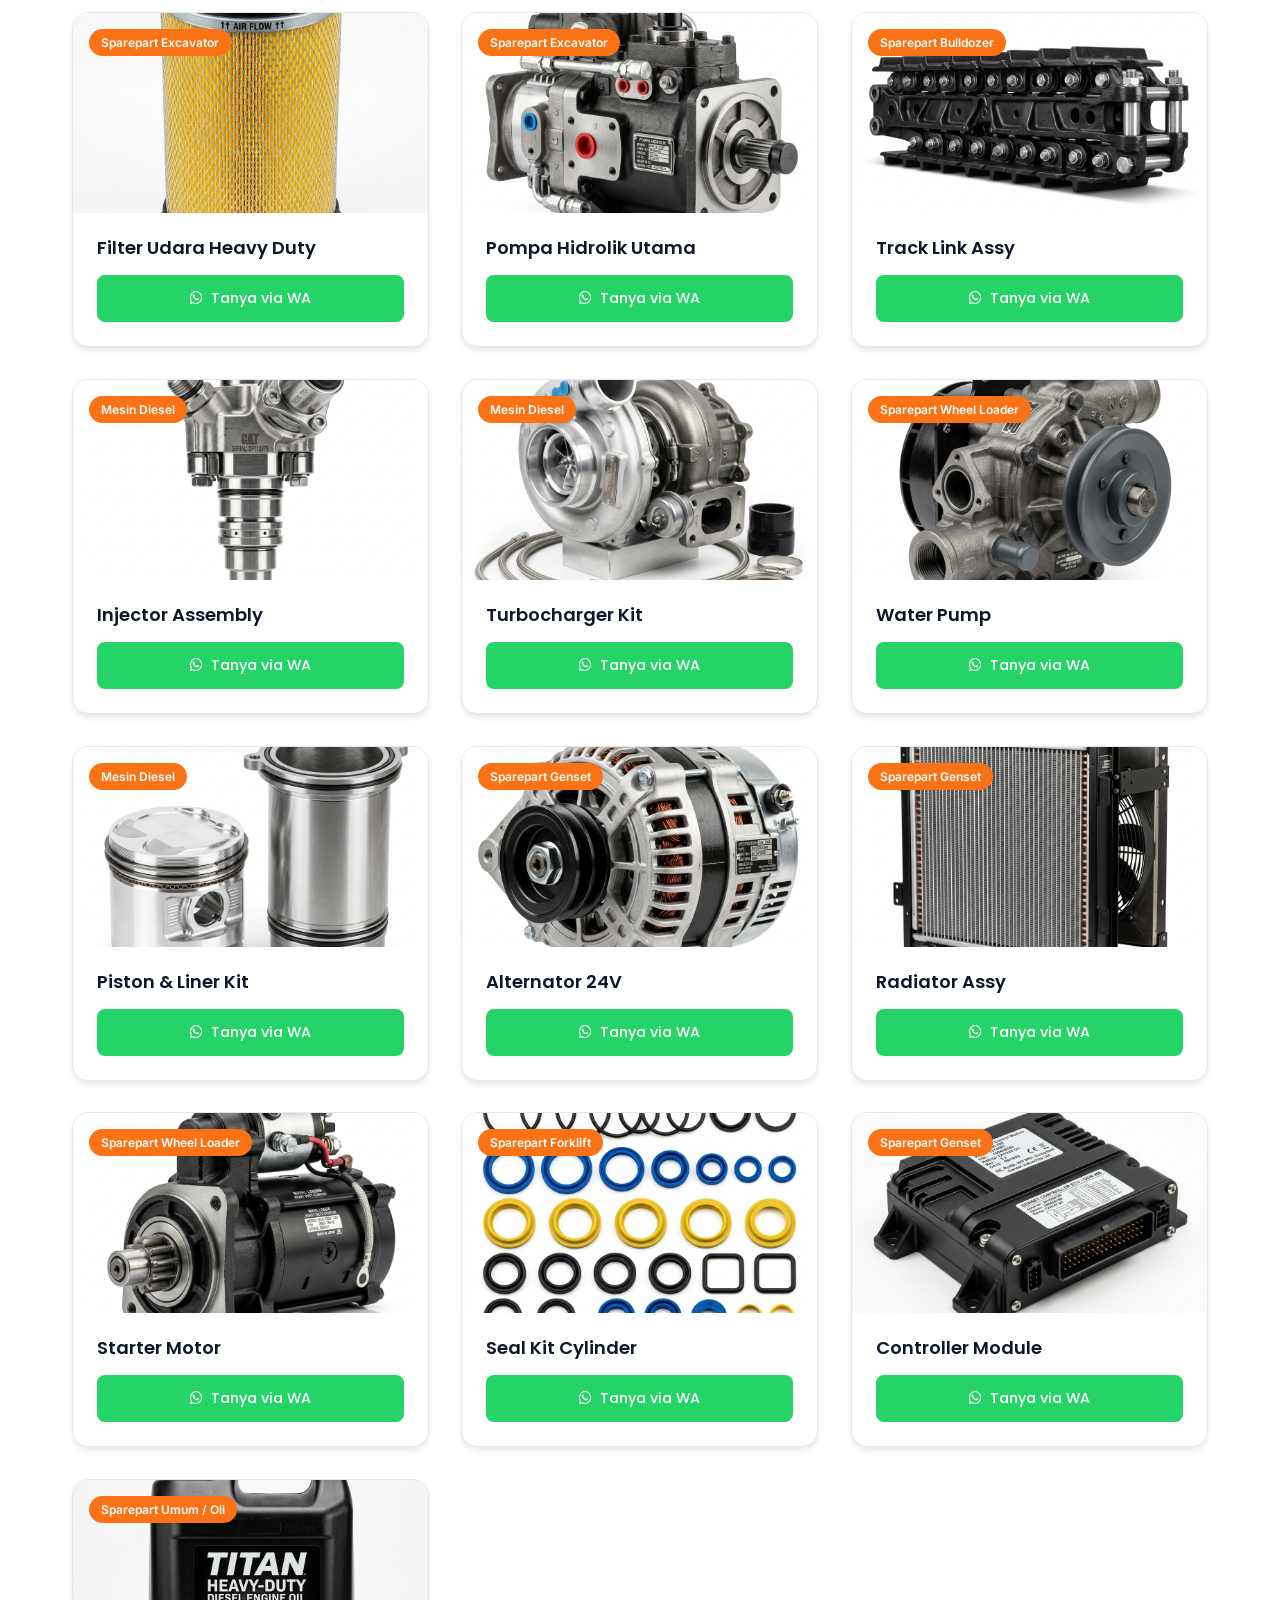
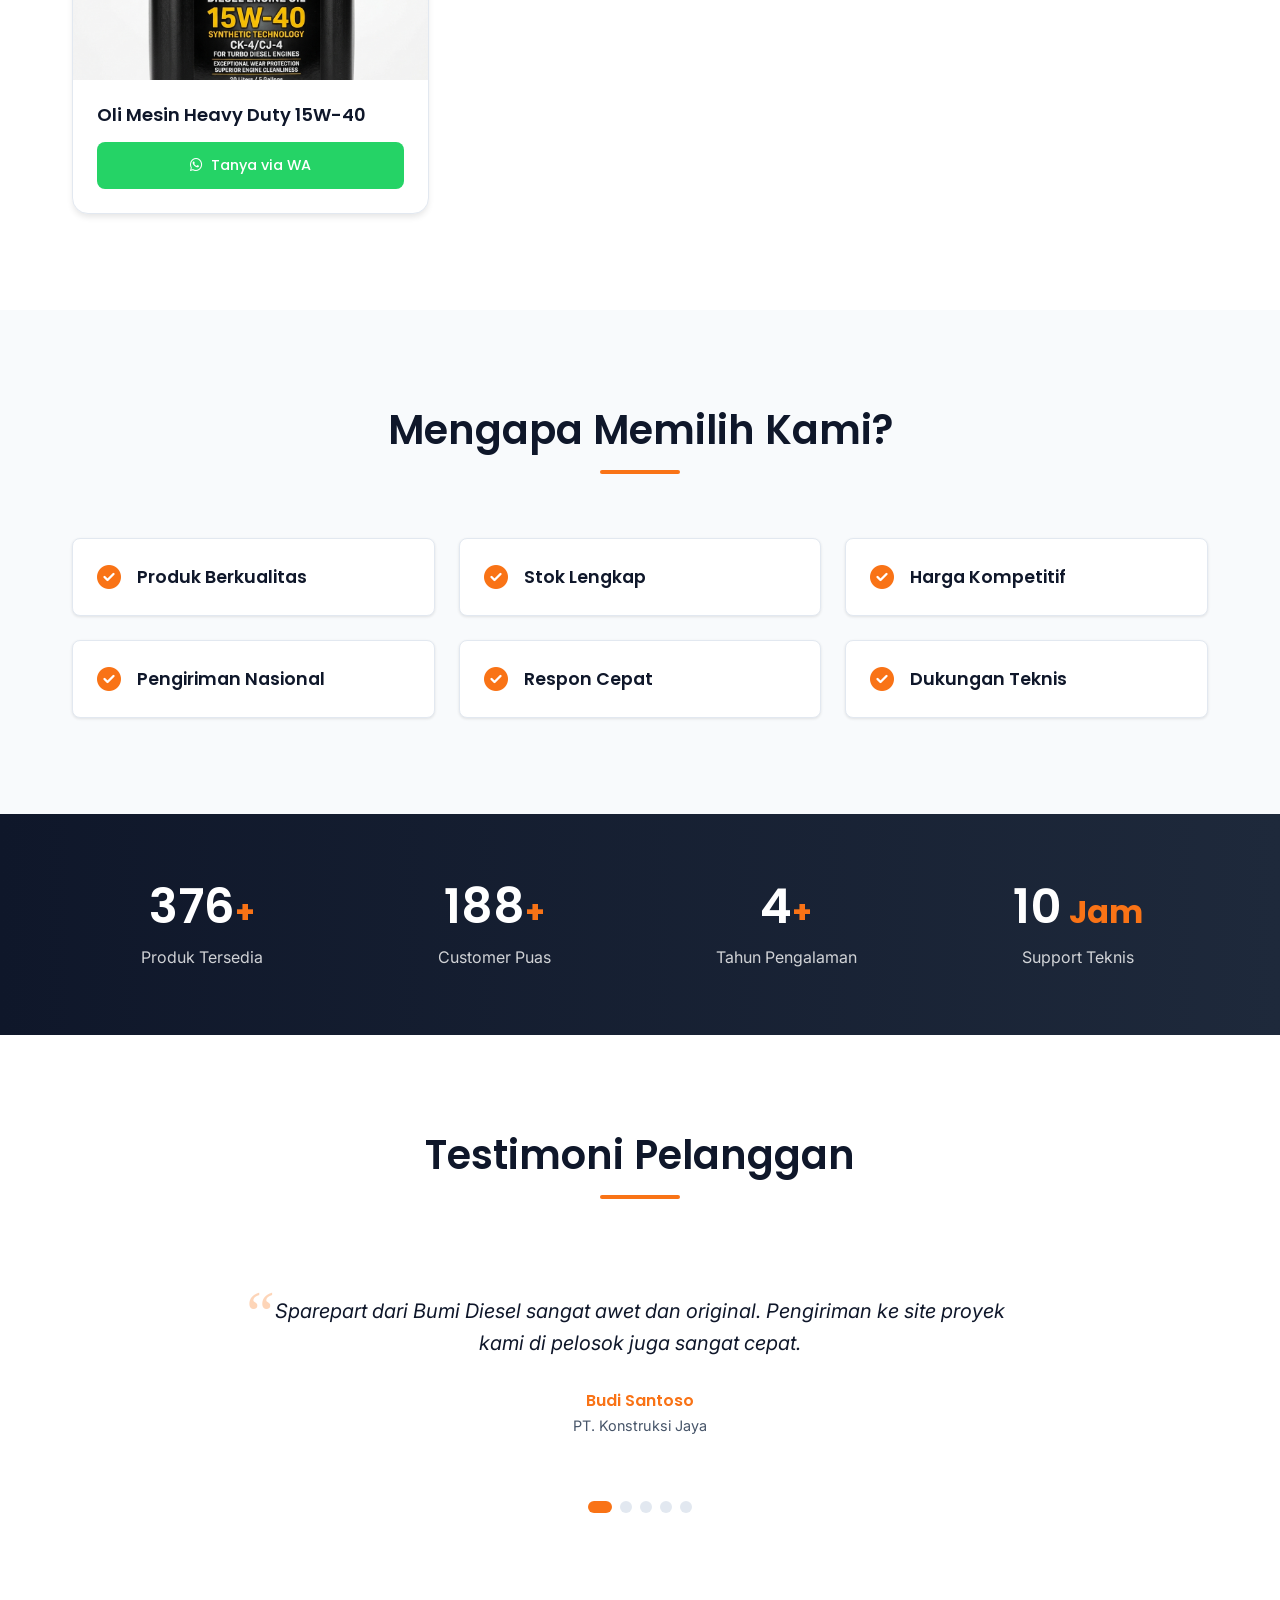
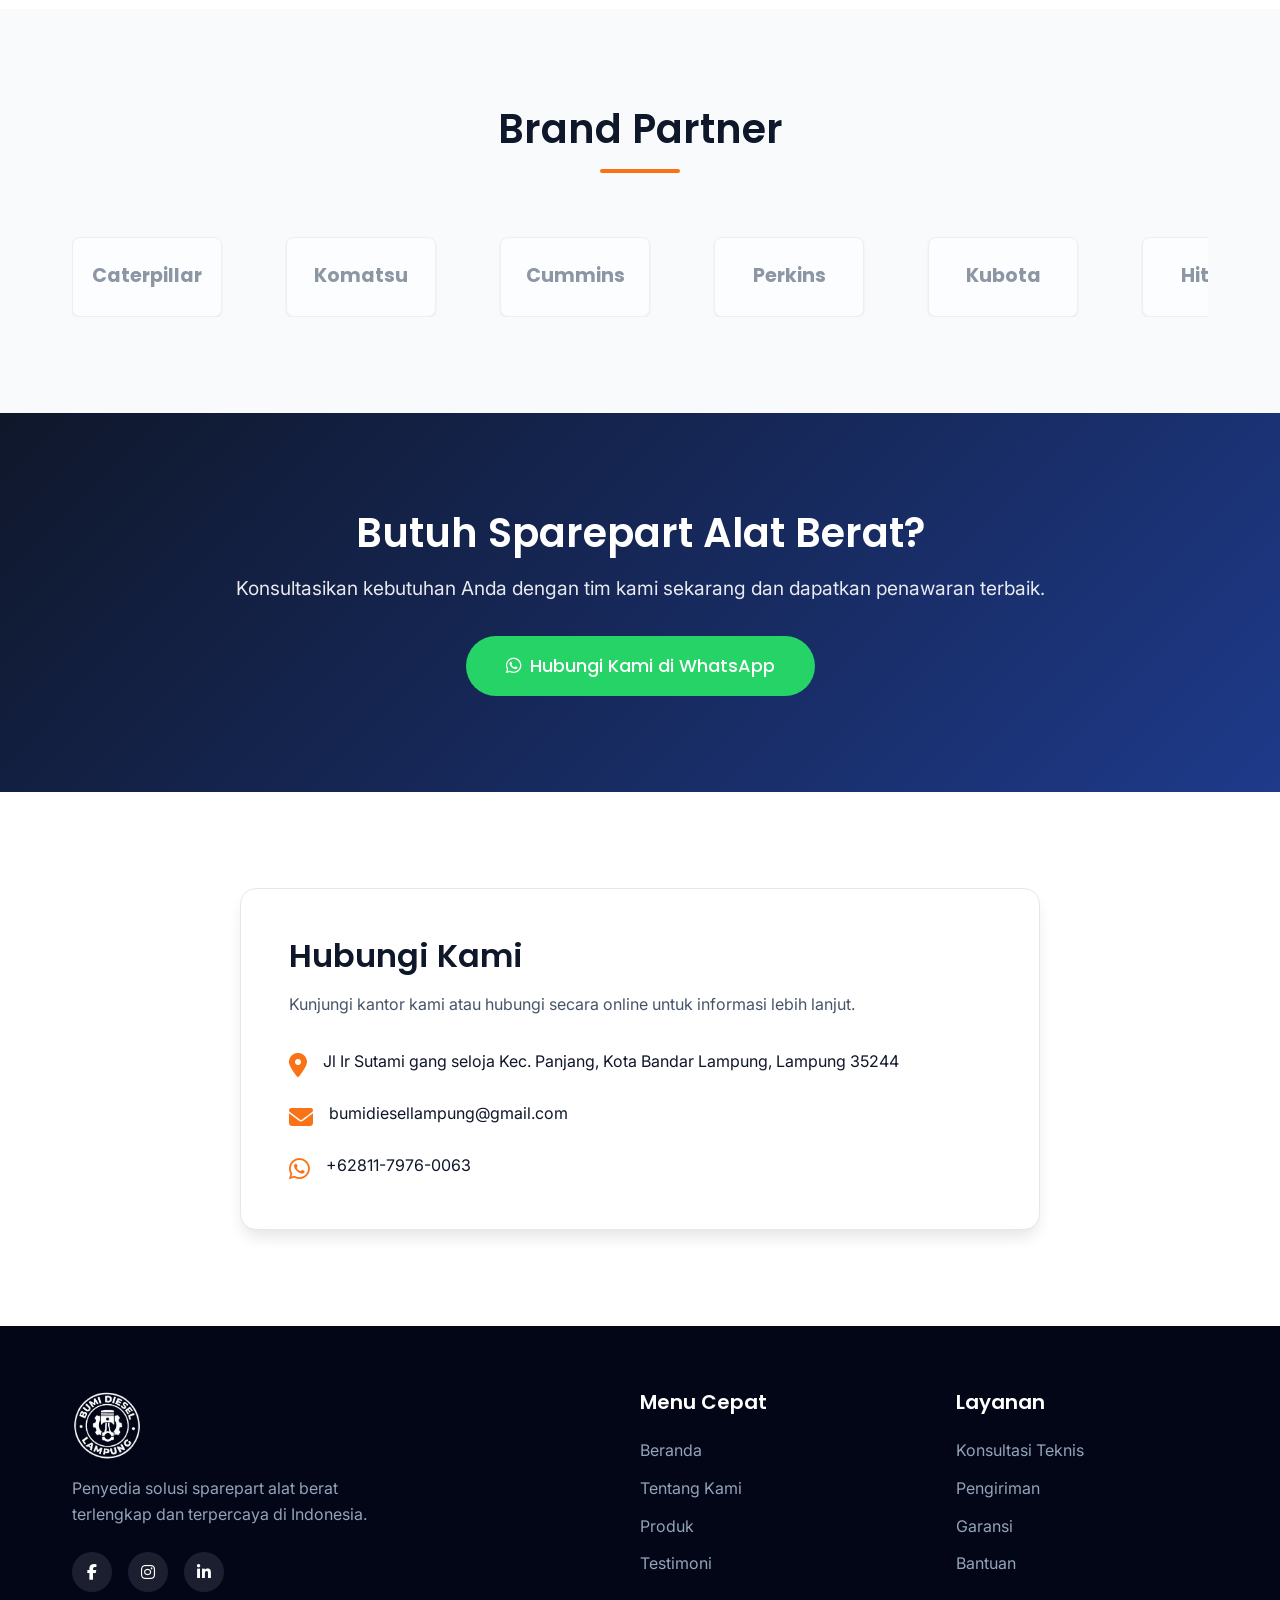
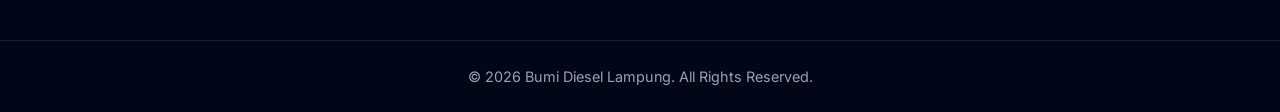
==== commit c67e02bb: "Update index.html" ====
--- a/index.html
+++ b/index.html
@@ -274,7 +274,7 @@
                         </li>
                         <li>
                             <i class="fa-brands fa-whatsapp"></i>
-                            <span>+62 811-7976-0063</span>
+                            <span>+62811-7976-0063</span>
                         </li>
                     </ul>
                 </div>
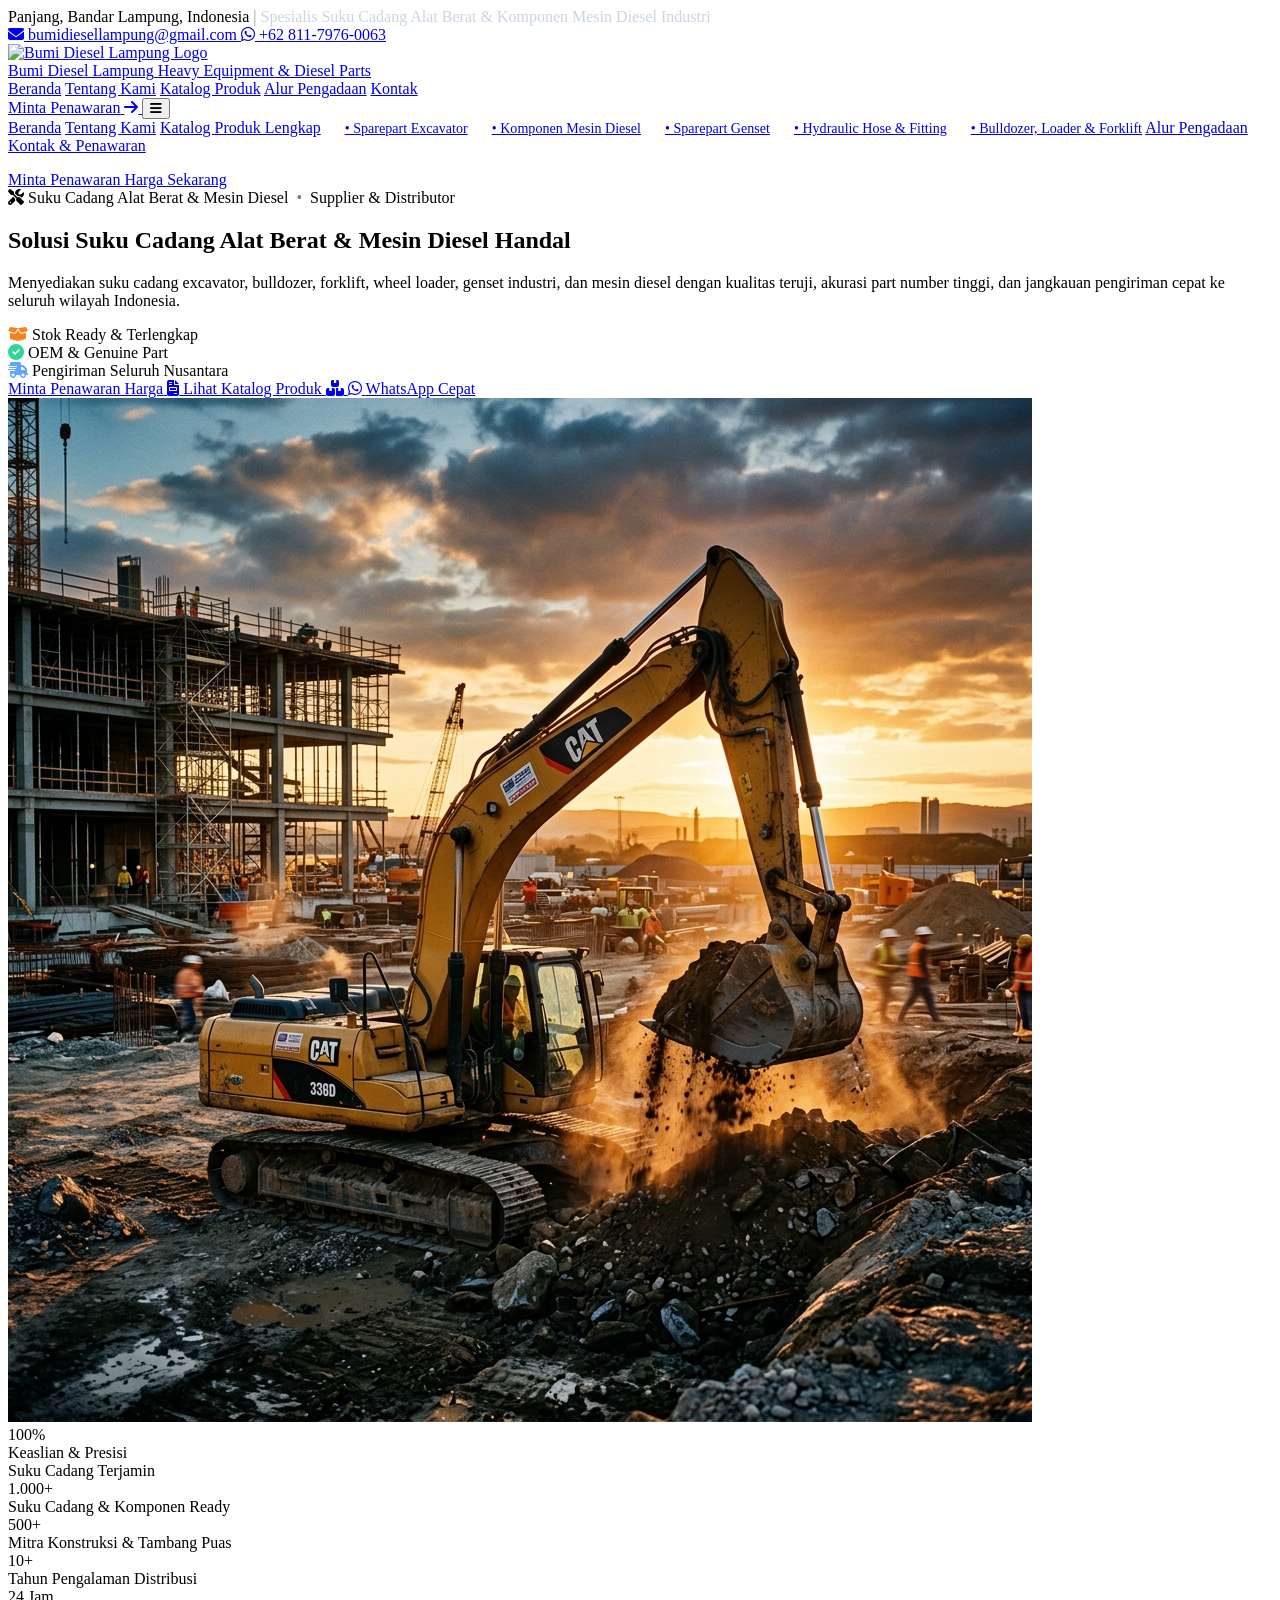
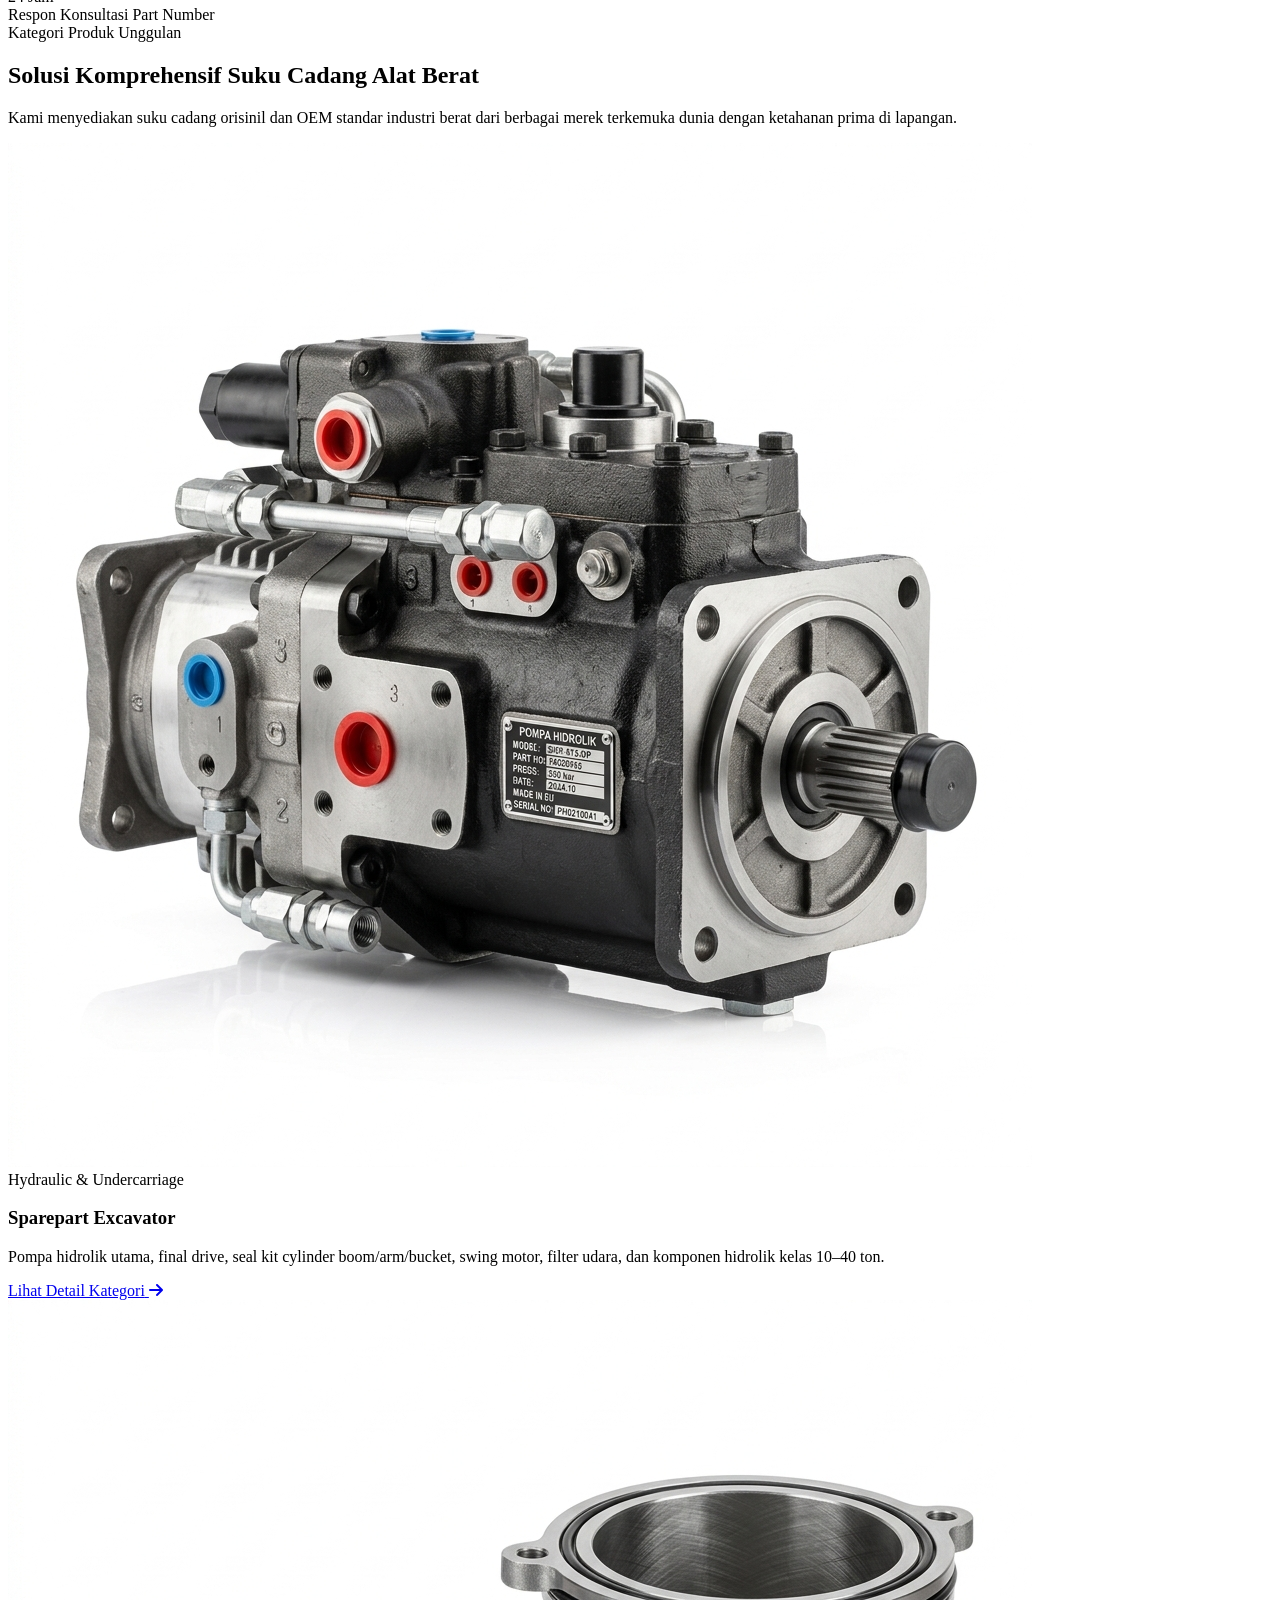
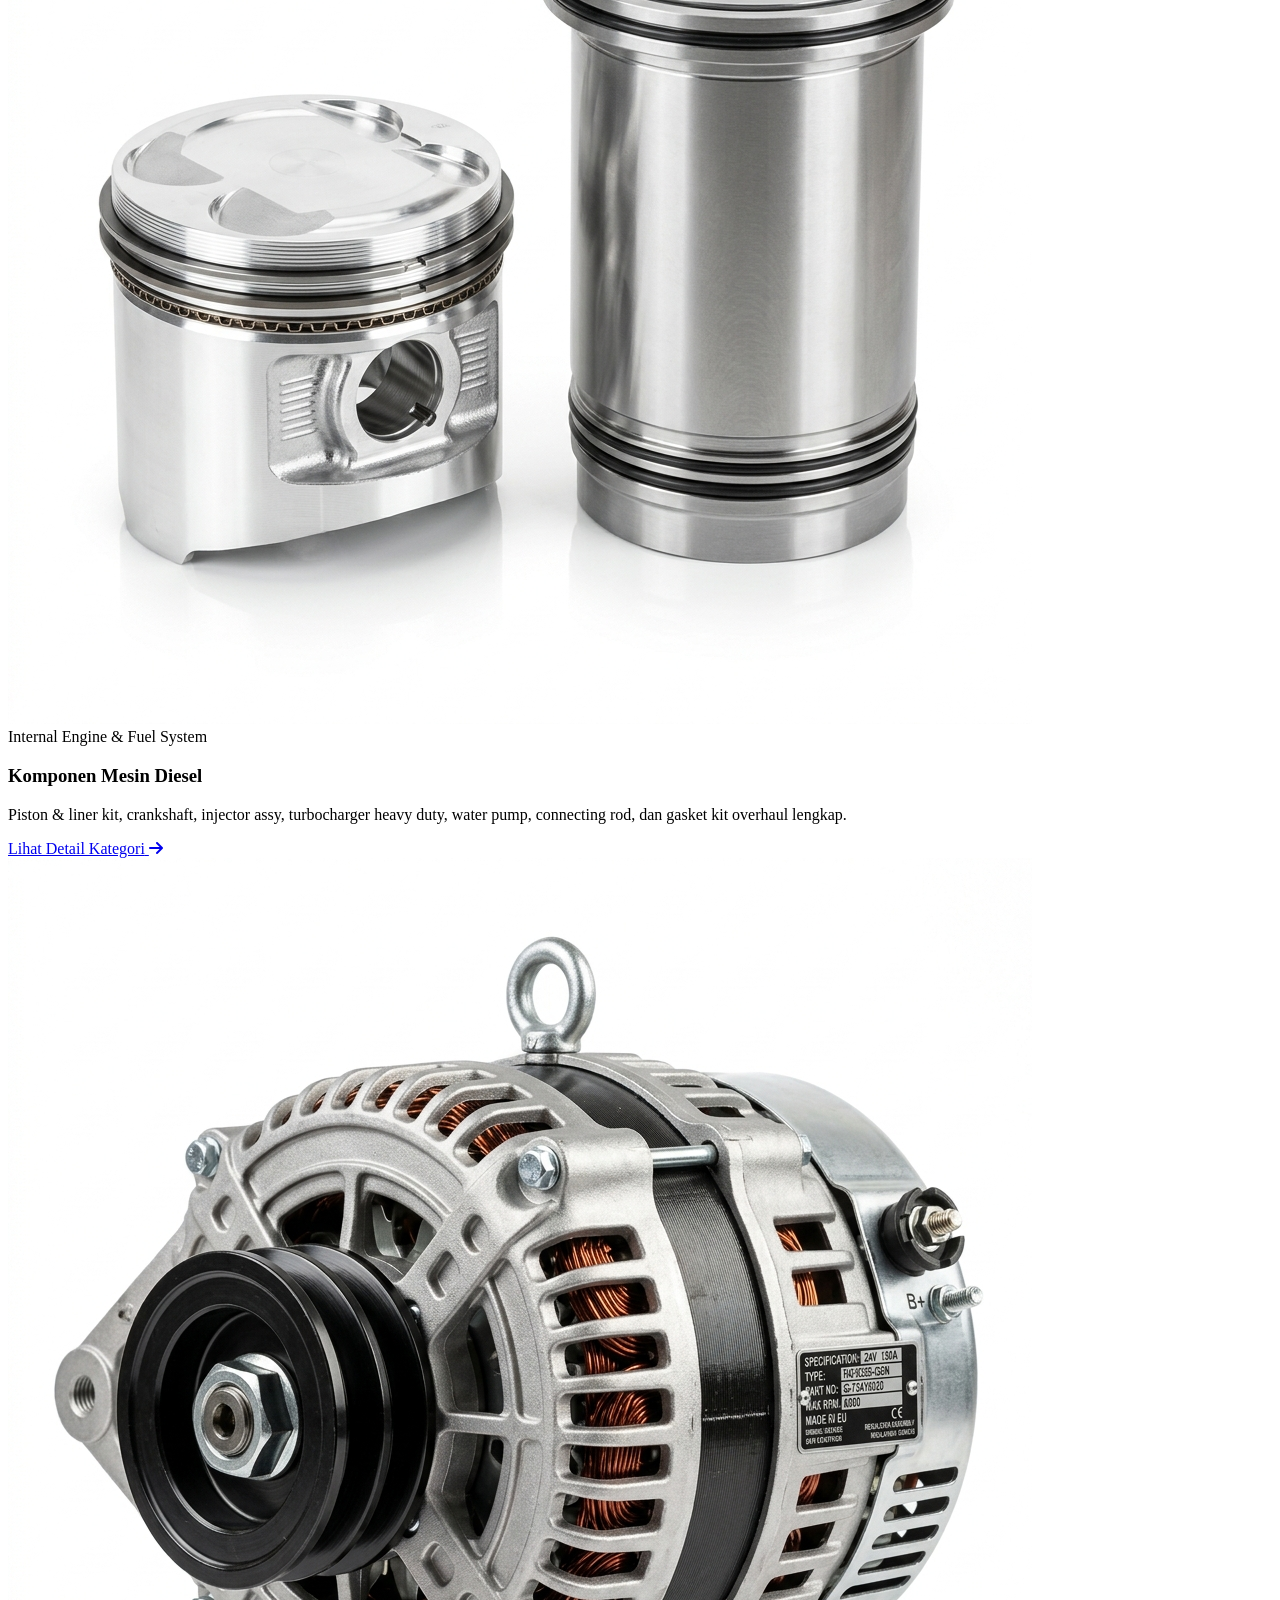
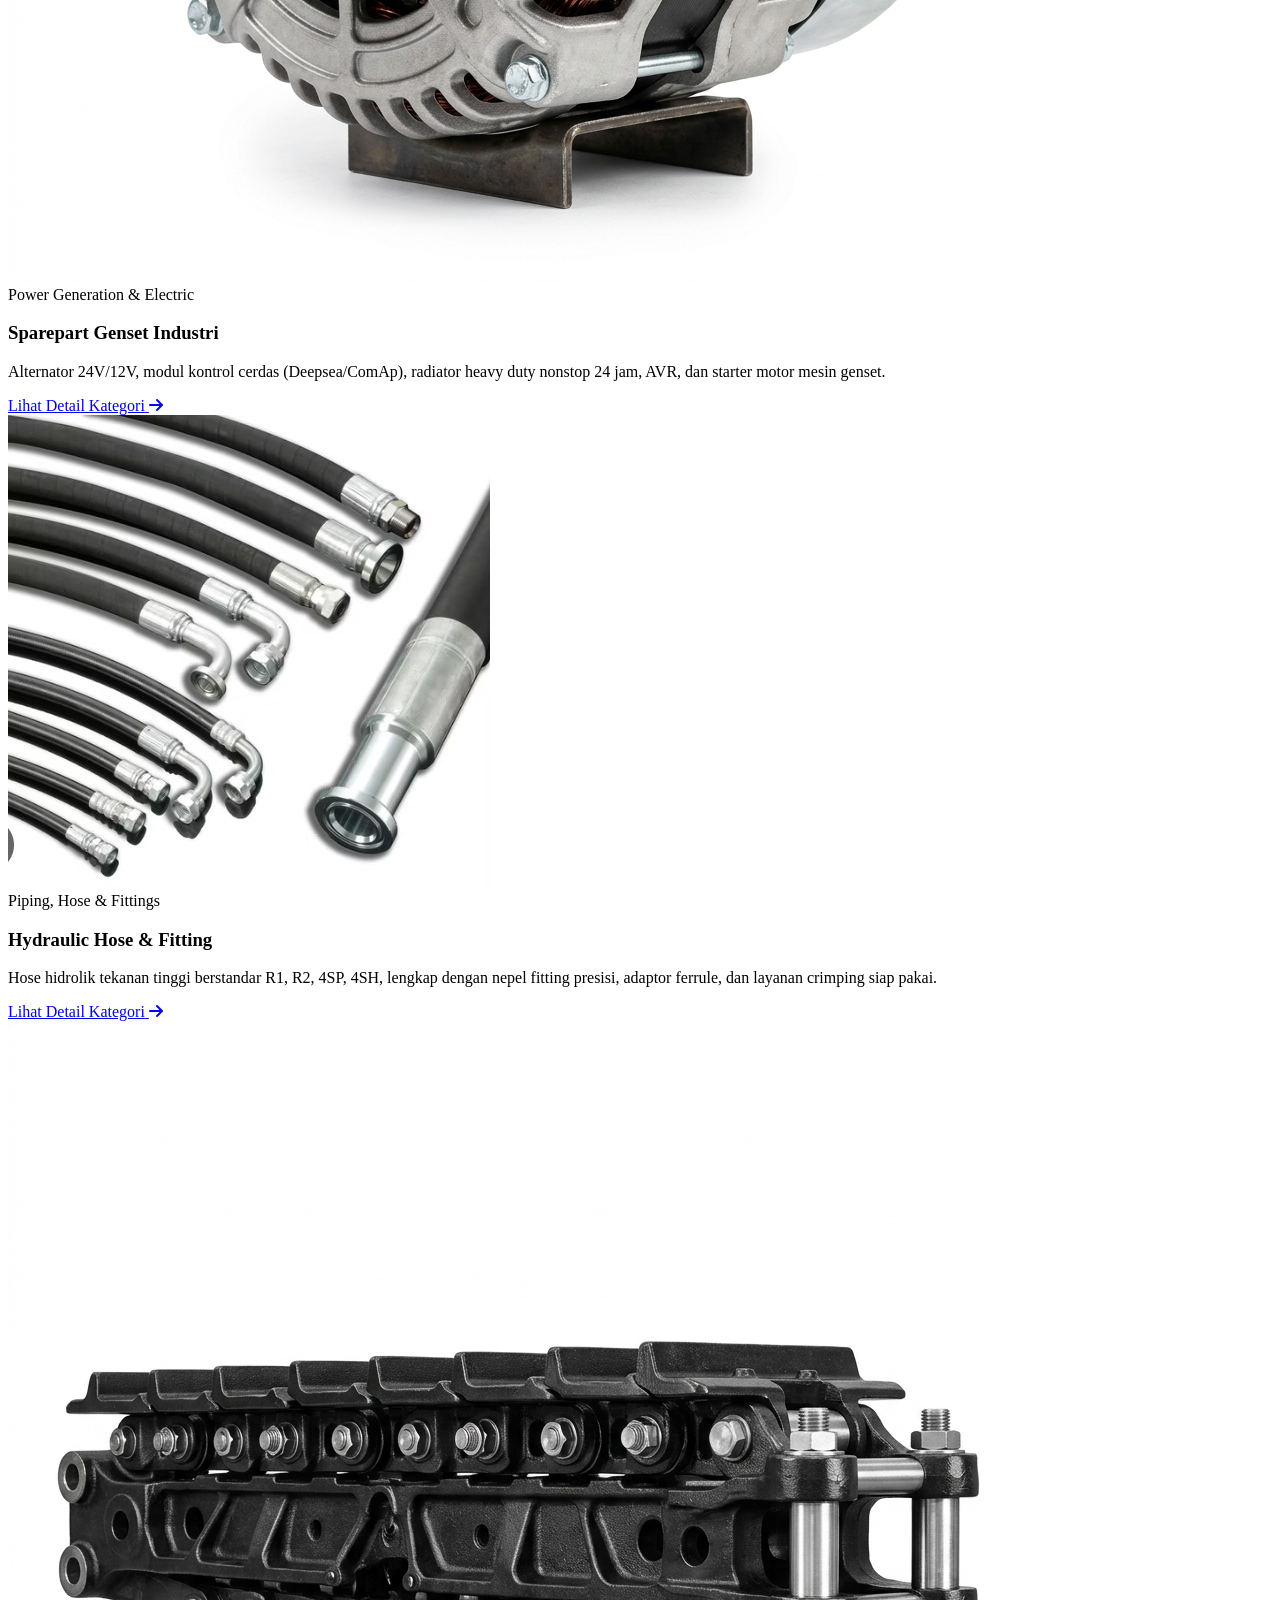
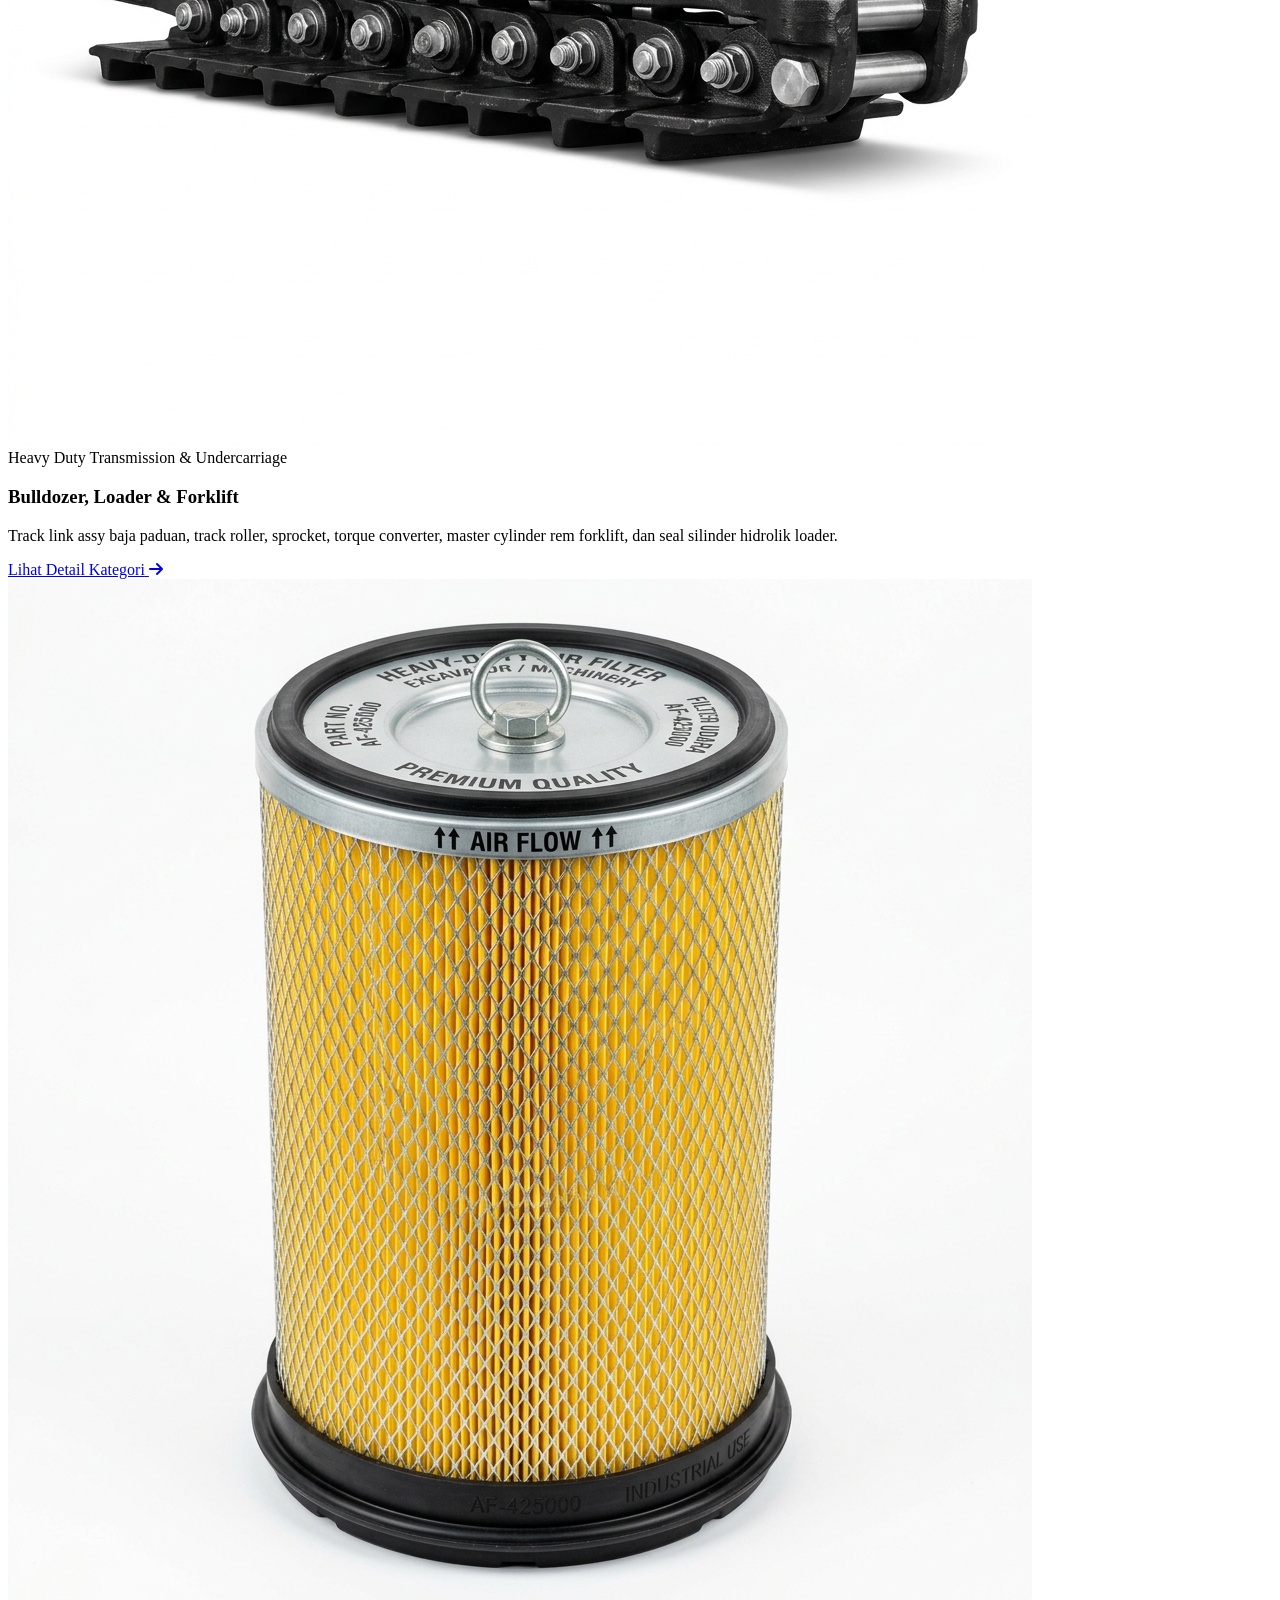
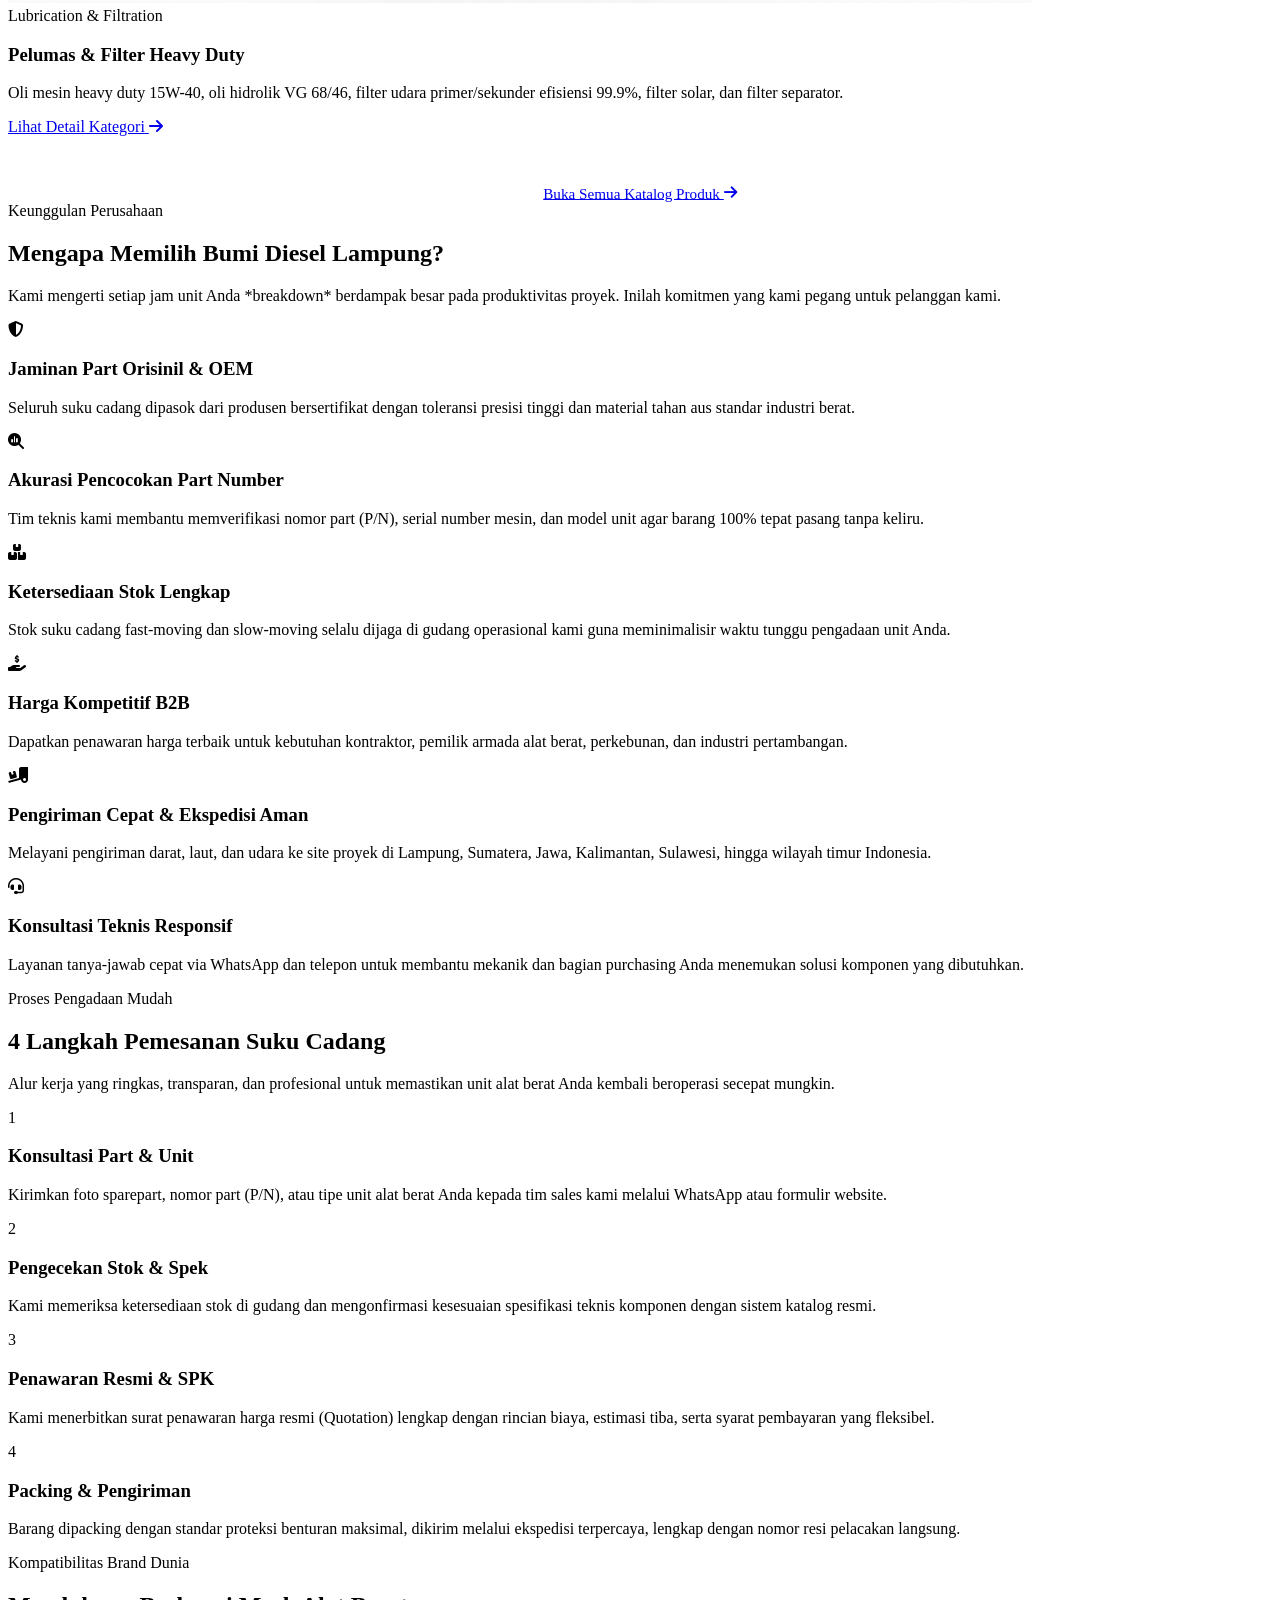
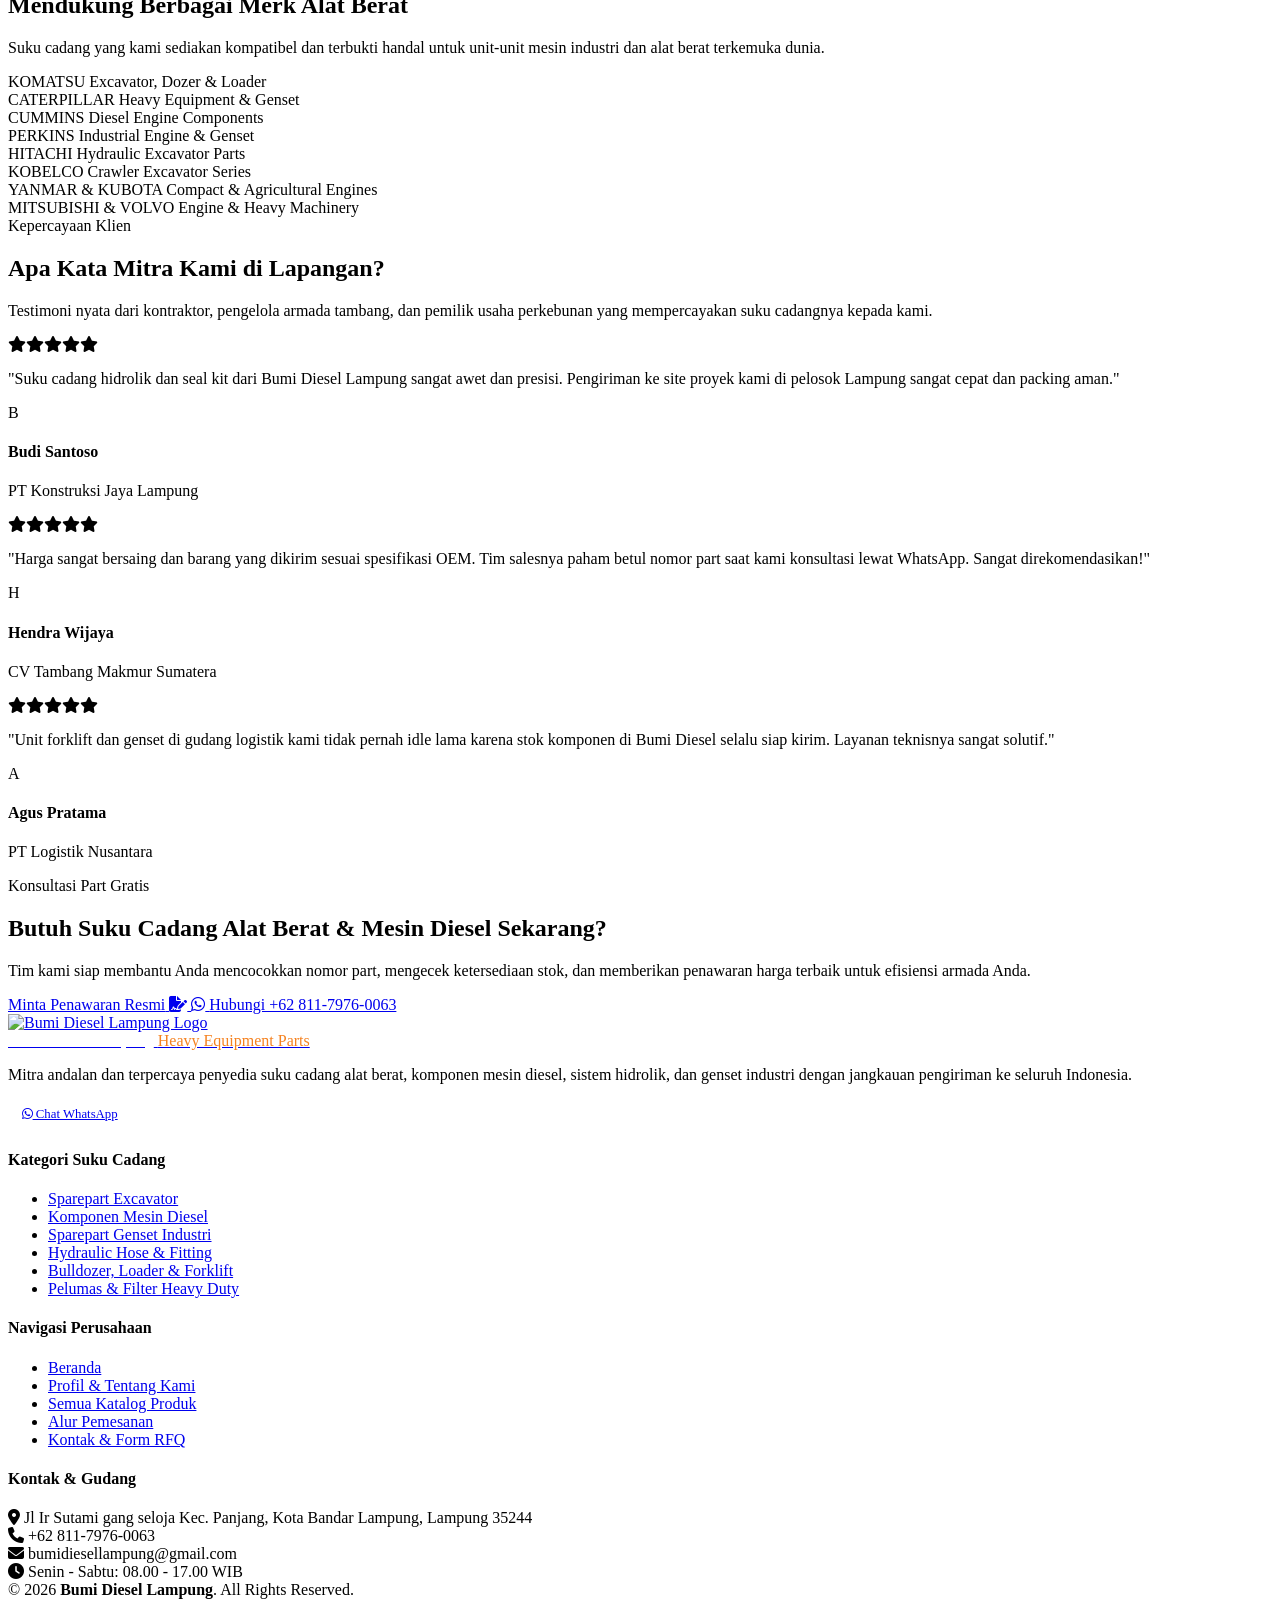
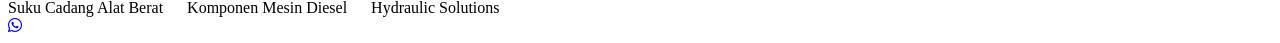
==== commit dd25313c: "Add files via upload" ====
--- a/index.html
+++ b/index.html
@@ -1,337 +1,688 @@
 <!DOCTYPE html>
-<html lang="id" class="light">
+<html lang="id">
 <head>
-    <meta charset="UTF-8">
-    <meta name="viewport" content="width=device-width, initial-scale=1.0">
-    <link rel="icon" type="image/png" href="assets/favicon.png">
-    
-    <!-- SEO Meta Tags -->
-    <title>Bumi Diesel Lampung | Sparepart Alat Berat & Mesin Diesel Berkualitas</title>
-    <meta name="description" content="Menyediakan berbagai sparepart excavator, bulldozer, forklift, wheel loader, genset, dan mesin diesel dengan kualitas terbaik dan pengiriman ke seluruh Indonesia.">
-    <meta name="keywords" content="sparepart alat berat, suku cadang excavator, sparepart bulldozer, sparepart forklift, diesel engine part, genset part, bumi diesel lampung">
-    <meta name="author" content="Bumi Diesel Lampung">
-    <meta name="robots" content="index, follow">
-
-    <!-- Open Graph / Social Media -->
-    <meta property="og:type" content="website">
-    <meta property="og:url" content="https://www.bumidiesellampung.com/">
-    <meta property="og:title" content="Bumi Diesel Lampung | Sparepart Alat Berat Premium">
-    <meta property="og:description" content="Sparepart excavator, bulldozer, forklift, wheel loader, dan genset berkualitas tinggi.">
-    <meta property="og:image" content="https://images.unsplash.com/photo-1581094288338-2314dddb7ece?auto=format&fit=crop&w=1200&q=80">
-
-    <!-- Fonts: Poppins & Inter -->
-    <link rel="preconnect" href="https://fonts.googleapis.com">
-    <link rel="preconnect" href="https://fonts.gstatic.com" crossorigin>
-    <link href="https://fonts.googleapis.com/css2?family=Inter:wght@300;400;500;600&family=Poppins:wght@400;500;600;700&display=swap" rel="stylesheet">
-    
-    <!-- FontAwesome for Icons -->
-    <link rel="stylesheet" href="https://cdnjs.cloudflare.com/ajax/libs/font-awesome/6.4.0/css/all.min.css">
-
-    <!-- Stylesheet -->
-    <link rel="stylesheet" href="style.css">
-
-    <!-- Structured Data -->
-    <script type="application/ld+json">
-    {
-      "@context": "https://schema.org",
-      "@type": "Organization",
-      "name": "Bumi Diesel Lampung",
-      "url": "https://www.bumidiesellampung.com",
-      "logo": "https://www.bumidiesellampung.com/assets/logo.png",
-      "contactPoint": {
-        "@type": "ContactPoint",
-        "telephone": "+62811-7976-0063",
-        "contactType": "customer service",
-        "areaServed": "ID",
-        "availableLanguage": "Indonesian"
-      }
-    }
-    </script>
+  <meta charset="UTF-8">
+  <meta name="viewport" content="width=device-width, initial-scale=1.0">
+  <title>Bumi Diesel Lampung | Supplier & Distributor Suku Cadang Alat Berat & Mesin Diesel</title>
+  <meta name="description" content="Distributor dan supplier resmi suku cadang alat berat excavator, bulldozer, forklift, wheel loader, genset industri, dan mesin diesel berkualitas di Bandar Lampung dan pengiriman ke seluruh Indonesia.">
+  <meta name="keywords" content="sparepart alat berat lampung, suku cadang excavator, spare part genset, pompa hidrolik excavator, piston diesel, injector diesel, hydraulic hose lampung, bumi diesel lampung">
+  <meta name="author" content="Bumi Diesel Lampung">
+  <meta name="robots" content="index, follow">
+
+  <!-- Open Graph -->
+  <meta property="og:type" content="website">
+  <meta property="og:url" content="https://www.bumidiesellampung.com/">
+  <meta property="og:title" content="Bumi Diesel Lampung | Suku Cadang Alat Berat & Mesin Diesel Berkualitas">
+  <meta property="og:description" content="Solusi lengkap sparepart excavator, bulldozer, loader, genset industri, dan komponen mesin diesel dengan harga kompetitif dan pengiriman ke seluruh Indonesia.">
+  <meta property="og:image" content="assets/logo.png">
+
+  <!-- Favicon -->
+  <link rel="icon" type="image/png" href="assets/favicon.png">
+
+  <!-- Fonts: Plus Jakarta Sans & Inter -->
+  <link rel="preconnect" href="https://fonts.googleapis.com">
+  <link rel="preconnect" href="https://fonts.gstatic.com" crossorigin>
+  <link href="https://fonts.googleapis.com/css2?family=Inter:wght@400;500;600;700&family=Plus+Jakarta+Sans:wght@400;500;600;700;800;900&display=swap" rel="stylesheet">
+
+  <!-- FontAwesome 6 -->
+  <link rel="stylesheet" href="https://cdnjs.cloudflare.com/ajax/libs/font-awesome/6.4.0/css/all.min.css">
+
+  <!-- Stylesheet -->
+  <link rel="stylesheet" href="assets/css/styles.css">
+
+  <!-- Structured Data Schema.org -->
+  <script type="application/ld+json">
+  {
+    "@context": "https://schema.org",
+    "@type": "IndustrialStore",
+    "name": "Bumi Diesel Lampung",
+    "image": "https://www.bumidiesellampung.com/assets/logo.png",
+    "description": "Pusat suku cadang alat berat dan mesin diesel di Bandar Lampung.",
+    "telephone": "+62811-7976-0063",
+    "email": "bumidiesellampung@gmail.com",
+    "address": {
+      "@type": "PostalAddress",
+      "streetAddress": "Jl Ir Sutami gang seloja Kec. Panjang",
+      "addressLocality": "Bandar Lampung",
+      "addressRegion": "Lampung",
+      "postalCode": "35244",
+      "addressCountry": "ID"
+    },
+    "url": "https://www.bumidiesellampung.com"
+  }
+  </script>
 </head>
 <body>
 
-    <!-- Navbar -->
-    <nav class="navbar" id="navbar">
-        <div class="container nav-container">
-            <a href="#" class="logo">
-                <img src="assets/logo.png" alt="Bumi Diesel Lampung Logo" class="logo-img">
-            </a>
-            <ul class="nav-links" id="nav-links">
-                <li><a href="#beranda" class="active">Beranda</a></li>
-                <li><a href="#tentang-kami">Tentang Kami</a></li>
-                <li><a href="#kategori">Kategori</a></li>
-                <li><a href="#produk">Produk</a></li>
-                <li><a href="#keunggulan">Keunggulan</a></li>
-                <li><a href="#testimoni">Testimoni</a></li>
-                <li><a href="#kontak">Kontak</a></li>
-            </ul>
-            <div class="nav-actions">
-                <button id="theme-toggle" class="theme-toggle" aria-label="Toggle Dark Mode">
-                    <i class="fa-solid fa-moon"></i>
-                </button>
-                <div class="hamburger" id="hamburger">
-                    <i class="fa-solid fa-bars"></i>
-                </div>
+  <!-- Top Bar -->
+  <div class="top-bar">
+    <div class="container top-bar-content">
+      <div class="top-bar-left">
+        <span><span class="status-dot"></span>Panjang, Bandar Lampung, Indonesia</span>
+        <span class="hide-sm" style="opacity: 0.4;">|</span>
+        <span class="hide-sm" style="color: #CBD5E1;">Spesialis Suku Cadang Alat Berat & Komponen Mesin Diesel Industri</span>
+      </div>
+      <div class="top-bar-right">
+        <a href="mailto:bumidiesellampung@gmail.com" class="top-link hide-sm">
+          <i class="fa-solid fa-envelope"></i> bumidiesellampung@gmail.com
+        </a>
+        <a href="https://wa.me/6281179760063" target="_blank" rel="noopener noreferrer" class="top-link top-link-wa">
+          <i class="fa-brands fa-whatsapp"></i> +62 811-7976-0063
+        </a>
+      </div>
+    </div>
+  </div>
+
+  <!-- Header / Navigation -->
+  <header class="header">
+    <div class="container nav-content">
+      <a href="index.html" class="nav-logo" aria-label="Beranda Bumi Diesel Lampung">
+        <img src="assets/logo-navy.png" alt="Bumi Diesel Lampung Logo">
+        <div class="brand-text">
+          <span class="brand-title">Bumi Diesel Lampung</span>
+          <span class="brand-subtitle">Heavy Equipment & Diesel Parts</span>
+        </div>
+      </a>
+
+      <nav class="nav-menu" aria-label="Navigasi Utama">
+        <a href="index.html" class="nav-link active">Beranda</a>
+        <a href="tentang-kami.html" class="nav-link">Tentang Kami</a>
+        <a href="produk.html" class="nav-link">Katalog Produk</a>
+        <a href="#alur-pengadaan" class="nav-link">Alur Pengadaan</a>
+        <a href="kontak.html" class="nav-link">Kontak</a>
+      </nav>
+
+      <div class="nav-actions">
+        <a href="kontak.html" class="btn-primary">
+          <span>Minta Penawaran</span>
+          <i class="fa-solid fa-arrow-right"></i>
+        </a>
+        <button id="hamburgerBtn" class="hamburger-btn" aria-label="Buka Menu" aria-expanded="false">
+          <i class="fa-solid fa-bars"></i>
+        </button>
+      </div>
+    </div>
+
+    <!-- Mobile Drawer -->
+    <div id="mobileMenu" class="mobile-menu">
+      <a href="index.html" class="mobile-nav-link active">Beranda</a>
+      <a href="tentang-kami.html" class="mobile-nav-link">Tentang Kami</a>
+      <a href="produk.html" class="mobile-nav-link">Katalog Produk Lengkap</a>
+      <a href="produk-excavator.html" class="mobile-nav-link" style="padding-left: 1.25rem; font-size: 0.88rem;">• Sparepart Excavator</a>
+      <a href="produk-diesel-engine.html" class="mobile-nav-link" style="padding-left: 1.25rem; font-size: 0.88rem;">• Komponen Mesin Diesel</a>
+      <a href="produk-genset.html" class="mobile-nav-link" style="padding-left: 1.25rem; font-size: 0.88rem;">• Sparepart Genset</a>
+      <a href="produk-hydraulic-hose.html" class="mobile-nav-link" style="padding-left: 1.25rem; font-size: 0.88rem;">• Hydraulic Hose & Fitting</a>
+      <a href="produk-alat-berat-lainnya.html" class="mobile-nav-link" style="padding-left: 1.25rem; font-size: 0.88rem;">• Bulldozer, Loader & Forklift</a>
+      <a href="#alur-pengadaan" class="mobile-nav-link">Alur Pengadaan</a>
+      <a href="kontak.html" class="mobile-nav-link">Kontak & Penawaran</a>
+      <div style="margin-top: 1rem;">
+        <a href="kontak.html" class="btn-primary" style="width: 100%; text-align: center;">Minta Penawaran Harga Sekarang</a>
+      </div>
+    </div>
+  </header>
+
+  <!-- Hero Section -->
+  <section class="hero">
+    <div class="container hero-grid">
+      <div>
+        <div class="badge badge-amber">
+          <i class="fa-solid fa-screwdriver-wrench"></i> Suku Cadang Alat Berat & Mesin Diesel
+          <span style="opacity: 0.5; margin: 0 4px;">•</span>
+          <span>Supplier & Distributor</span>
+        </div>
+
+        <h1 class="hero-title">
+          Solusi Suku Cadang Alat Berat & <span>Mesin Diesel</span> Handal
+        </h1>
+
+        <p class="hero-desc">
+          Menyediakan suku cadang excavator, bulldozer, forklift, wheel loader, genset industri, dan mesin diesel dengan kualitas teruji, akurasi part number tinggi, dan jangkauan pengiriman cepat ke seluruh wilayah Indonesia.
+        </p>
+
+        <div class="hero-features">
+          <div class="feature-box">
+            <i class="fa-solid fa-box-open" style="color: #F58220;"></i>
+            <span>Stok Ready & Terlengkap</span>
+          </div>
+          <div class="feature-box">
+            <i class="fa-solid fa-circle-check" style="color: #34D399;"></i>
+            <span>OEM & Genuine Part</span>
+          </div>
+          <div class="feature-box">
+            <i class="fa-solid fa-truck-fast" style="color: #60A5FA;"></i>
+            <span>Pengiriman Seluruh Nusantara</span>
+          </div>
+        </div>
+
+        <div class="hero-btns">
+          <a href="kontak.html" class="btn-primary">
+            <span>Minta Penawaran Harga</span>
+            <i class="fa-solid fa-file-invoice"></i>
+          </a>
+          <a href="produk.html" class="btn-secondary">
+            <span>Lihat Katalog Produk</span>
+            <i class="fa-solid fa-boxes-stacked"></i>
+          </a>
+          <a href="https://wa.me/6281179760063" target="_blank" rel="noopener noreferrer" class="btn-whatsapp-hero">
+            <i class="fa-brands fa-whatsapp"></i>
+            <span>WhatsApp Cepat</span>
+          </a>
+        </div>
+      </div>
+
+      <div class="hero-visual">
+        <div class="hero-card-preview">
+          <div class="hero-img-wrapper">
+            <img src="excavator_bg.png" alt="Unit Alat Berat Excavator Bumi Diesel Lampung">
+          </div>
+          <div class="hero-floating-stat">
+            <div class="stat-num">100%</div>
+            <div class="stat-label">Keaslian & Presisi<br>Suku Cadang Terjamin</div>
+          </div>
+        </div>
+      </div>
+    </div>
+  </section>
+
+  <!-- Stats Section -->
+  <section class="stats-banner">
+    <div class="container stats-grid">
+      <div class="stat-item">
+        <div class="stat-value">1.000<span>+</span></div>
+        <div class="stat-title">Suku Cadang & Komponen Ready</div>
+      </div>
+      <div class="stat-item">
+        <div class="stat-value">500<span>+</span></div>
+        <div class="stat-title">Mitra Konstruksi & Tambang Puas</div>
+      </div>
+      <div class="stat-item">
+        <div class="stat-value">10<span>+</span></div>
+        <div class="stat-title">Tahun Pengalaman Distribusi</div>
+      </div>
+      <div class="stat-item">
+        <div class="stat-value">24<span> Jam</span></div>
+        <div class="stat-title">Respon Konsultasi Part Number</div>
+      </div>
+    </div>
+  </section>
+
+  <!-- Product Categories Section -->
+  <section class="section section-slate">
+    <div class="container">
+      <div class="section-header">
+        <div class="badge badge-orange section-badge">Kategori Produk Unggulan</div>
+        <h2 class="section-title">Solusi Komprehensif Suku Cadang Alat Berat</h2>
+        <p class="section-subtitle">
+          Kami menyediakan suku cadang orisinil dan OEM standar industri berat dari berbagai merek terkemuka dunia dengan ketahanan prima di lapangan.
+        </p>
+      </div>
+
+      <div class="categories-grid">
+        <!-- 1. Excavator -->
+        <div class="category-card">
+          <div class="category-card-img">
+            <img src="assets/pompa_hidrolik.png" alt="Sparepart Excavator">
+          </div>
+          <div class="category-card-body">
+            <span class="category-tag">Hydraulic & Undercarriage</span>
+            <h3 class="category-card-title">Sparepart Excavator</h3>
+            <p class="category-card-desc">
+              Pompa hidrolik utama, final drive, seal kit cylinder boom/arm/bucket, swing motor, filter udara, dan komponen hidrolik kelas 10–40 ton.
+            </p>
+            <a href="produk-excavator.html" class="category-link">
+              <span>Lihat Detail Kategori</span>
+              <i class="fa-solid fa-arrow-right"></i>
+            </a>
+          </div>
+        </div>
+
+        <!-- 2. Diesel Engine -->
+        <div class="category-card">
+          <div class="category-card-img">
+            <img src="assets/piston.png" alt="Komponen Mesin Diesel">
+          </div>
+          <div class="category-card-body">
+            <span class="category-tag">Internal Engine & Fuel System</span>
+            <h3 class="category-card-title">Komponen Mesin Diesel</h3>
+            <p class="category-card-desc">
+              Piston & liner kit, crankshaft, injector assy, turbocharger heavy duty, water pump, connecting rod, dan gasket kit overhaul lengkap.
+            </p>
+            <a href="produk-diesel-engine.html" class="category-link">
+              <span>Lihat Detail Kategori</span>
+              <i class="fa-solid fa-arrow-right"></i>
+            </a>
+          </div>
+        </div>
+
+        <!-- 3. Genset -->
+        <div class="category-card">
+          <div class="category-card-img">
+            <img src="assets/alternator.png" alt="Sparepart Genset Industri">
+          </div>
+          <div class="category-card-body">
+            <span class="category-tag">Power Generation & Electric</span>
+            <h3 class="category-card-title">Sparepart Genset Industri</h3>
+            <p class="category-card-desc">
+              Alternator 24V/12V, modul kontrol cerdas (Deepsea/ComAp), radiator heavy duty nonstop 24 jam, AVR, dan starter motor mesin genset.
+            </p>
+            <a href="produk-genset.html" class="category-link">
+              <span>Lihat Detail Kategori</span>
+              <i class="fa-solid fa-arrow-right"></i>
+            </a>
+          </div>
+        </div>
+
+        <!-- 4. Hydraulic Hose -->
+        <div class="category-card">
+          <div class="category-card-img">
+            <img src="assets/HOSE HYD.jpg" alt="Hydraulic Hose dan Fitting">
+          </div>
+          <div class="category-card-body">
+            <span class="category-tag">Piping, Hose & Fittings</span>
+            <h3 class="category-card-title">Hydraulic Hose & Fitting</h3>
+            <p class="category-card-desc">
+              Hose hidrolik tekanan tinggi berstandar R1, R2, 4SP, 4SH, lengkap dengan nepel fitting presisi, adaptor ferrule, dan layanan crimping siap pakai.
+            </p>
+            <a href="produk-hydraulic-hose.html" class="category-link">
+              <span>Lihat Detail Kategori</span>
+              <i class="fa-solid fa-arrow-right"></i>
+            </a>
+          </div>
+        </div>
+
+        <!-- 5. Bulldozer, Wheel Loader & Forklift -->
+        <div class="category-card">
+          <div class="category-card-img">
+            <img src="assets/track_link.png" alt="Sparepart Bulldozer dan Loader">
+          </div>
+          <div class="category-card-body">
+            <span class="category-tag">Heavy Duty Transmission & Undercarriage</span>
+            <h3 class="category-card-title">Bulldozer, Loader & Forklift</h3>
+            <p class="category-card-desc">
+              Track link assy baja paduan, track roller, sprocket, torque converter, master cylinder rem forklift, dan seal silinder hidrolik loader.
+            </p>
+            <a href="produk-alat-berat-lainnya.html" class="category-link">
+              <span>Lihat Detail Kategori</span>
+              <i class="fa-solid fa-arrow-right"></i>
+            </a>
+          </div>
+        </div>
+
+        <!-- 6. Pelumas & Filter -->
+        <div class="category-card">
+          <div class="category-card-img">
+            <img src="assets/filter_udara.png" alt="Pelumas dan Filter Heavy Duty">
+          </div>
+          <div class="category-card-body">
+            <span class="category-tag">Lubrication & Filtration</span>
+            <h3 class="category-card-title">Pelumas & Filter Heavy Duty</h3>
+            <p class="category-card-desc">
+              Oli mesin heavy duty 15W-40, oli hidrolik VG 68/46, filter udara primer/sekunder efisiensi 99.9%, filter solar, dan filter separator.
+            </p>
+            <a href="produk.html?kategori=oli-filter" class="category-link">
+              <span>Lihat Detail Kategori</span>
+              <i class="fa-solid fa-arrow-right"></i>
+            </a>
+          </div>
+        </div>
+      </div>
+
+      <div style="text-align: center; margin-top: 3rem;">
+        <a href="produk.html" class="btn-navy" style="padding: 0.85rem 2rem; font-size: 0.95rem;">
+          <span>Buka Semua Katalog Produk</span>
+          <i class="fa-solid fa-arrow-right"></i>
+        </a>
+      </div>
+    </div>
+  </section>
+
+  <!-- Mengapa Memilih Kami / Value Proposition -->
+  <section class="section">
+    <div class="container">
+      <div class="section-header">
+        <div class="badge badge-blue section-badge">Keunggulan Perusahaan</div>
+        <h2 class="section-title">Mengapa Memilih Bumi Diesel Lampung?</h2>
+        <p class="section-subtitle">
+          Kami mengerti setiap jam unit Anda *breakdown* berdampak besar pada produktivitas proyek. Inilah komitmen yang kami pegang untuk pelanggan kami.
+        </p>
+      </div>
+
+      <div class="features-grid">
+        <div class="feature-item-card">
+          <div class="feature-icon-box feature-icon-orange">
+            <i class="fa-solid fa-shield-halved"></i>
+          </div>
+          <h3 class="feature-item-title">Jaminan Part Orisinil & OEM</h3>
+          <p class="feature-item-desc">
+            Seluruh suku cadang dipasok dari produsen bersertifikat dengan toleransi presisi tinggi dan material tahan aus standar industri berat.
+          </p>
+        </div>
+
+        <div class="feature-item-card">
+          <div class="feature-icon-box feature-icon-blue">
+            <i class="fa-solid fa-magnifying-glass-chart"></i>
+          </div>
+          <h3 class="feature-item-title">Akurasi Pencocokan Part Number</h3>
+          <p class="feature-item-desc">
+            Tim teknis kami membantu memverifikasi nomor part (P/N), serial number mesin, dan model unit agar barang 100% tepat pasang tanpa keliru.
+          </p>
+        </div>
+
+        <div class="feature-item-card">
+          <div class="feature-icon-box feature-icon-emerald">
+            <i class="fa-solid fa-boxes-stacked"></i>
+          </div>
+          <h3 class="feature-item-title">Ketersediaan Stok Lengkap</h3>
+          <p class="feature-item-desc">
+            Stok suku cadang fast-moving dan slow-moving selalu dijaga di gudang operasional kami guna meminimalisir waktu tunggu pengadaan unit Anda.
+          </p>
+        </div>
+
+        <div class="feature-item-card">
+          <div class="feature-icon-box feature-icon-orange">
+            <i class="fa-solid fa-hand-holding-dollar"></i>
+          </div>
+          <h3 class="feature-item-title">Harga Kompetitif B2B</h3>
+          <p class="feature-item-desc">
+            Dapatkan penawaran harga terbaik untuk kebutuhan kontraktor, pemilik armada alat berat, perkebunan, dan industri pertambangan.
+          </p>
+        </div>
+
+        <div class="feature-item-card">
+          <div class="feature-icon-box feature-icon-blue">
+            <i class="fa-solid fa-truck-ramp-box"></i>
+          </div>
+          <h3 class="feature-item-title">Pengiriman Cepat & Ekspedisi Aman</h3>
+          <p class="feature-item-desc">
+            Melayani pengiriman darat, laut, dan udara ke site proyek di Lampung, Sumatera, Jawa, Kalimantan, Sulawesi, hingga wilayah timur Indonesia.
+          </p>
+        </div>
+
+        <div class="feature-item-card">
+          <div class="feature-icon-box feature-icon-emerald">
+            <i class="fa-solid fa-headset"></i>
+          </div>
+          <h3 class="feature-item-title">Konsultasi Teknis Responsif</h3>
+          <p class="feature-item-desc">
+            Layanan tanya-jawab cepat via WhatsApp dan telepon untuk membantu mekanik dan bagian purchasing Anda menemukan solusi komponen yang dibutuhkan.
+          </p>
+        </div>
+      </div>
+    </div>
+  </section>
+
+  <!-- Alur Pengadaan / Sourcing Workflow -->
+  <section id="alur-pengadaan" class="section section-slate">
+    <div class="container">
+      <div class="section-header">
+        <div class="badge badge-amber section-badge">Proses Pengadaan Mudah</div>
+        <h2 class="section-title">4 Langkah Pemesanan Suku Cadang</h2>
+        <p class="section-subtitle">
+          Alur kerja yang ringkas, transparan, dan profesional untuk memastikan unit alat berat Anda kembali beroperasi secepat mungkin.
+        </p>
+      </div>
+
+      <div class="workflow-grid">
+        <div class="workflow-card">
+          <div class="step-num">1</div>
+          <h3 class="workflow-title">Konsultasi Part & Unit</h3>
+          <p class="workflow-desc">
+            Kirimkan foto sparepart, nomor part (P/N), atau tipe unit alat berat Anda kepada tim sales kami melalui WhatsApp atau formulir website.
+          </p>
+        </div>
+
+        <div class="workflow-card">
+          <div class="step-num">2</div>
+          <h3 class="workflow-title">Pengecekan Stok & Spek</h3>
+          <p class="workflow-desc">
+            Kami memeriksa ketersediaan stok di gudang dan mengonfirmasi kesesuaian spesifikasi teknis komponen dengan sistem katalog resmi.
+          </p>
+        </div>
+
+        <div class="workflow-card">
+          <div class="step-num">3</div>
+          <h3 class="workflow-title">Penawaran Resmi & SPK</h3>
+          <p class="workflow-desc">
+            Kami menerbitkan surat penawaran harga resmi (Quotation) lengkap dengan rincian biaya, estimasi tiba, serta syarat pembayaran yang fleksibel.
+          </p>
+        </div>
+
+        <div class="workflow-card">
+          <div class="step-num">4</div>
+          <h3 class="workflow-title">Packing & Pengiriman</h3>
+          <p class="workflow-desc">
+            Barang dipacking dengan standar proteksi benturan maksimal, dikirim melalui ekspedisi terpercaya, lengkap dengan nomor resi pelacakan langsung.
+          </p>
+        </div>
+      </div>
+    </div>
+  </section>
+
+  <!-- Brand Compatibility Section -->
+  <section class="section">
+    <div class="container">
+      <div class="section-header">
+        <div class="badge badge-blue section-badge">Kompatibilitas Brand Dunia</div>
+        <h2 class="section-title">Mendukung Berbagai Merk Alat Berat</h2>
+        <p class="section-subtitle">
+          Suku cadang yang kami sediakan kompatibel dan terbukti handal untuk unit-unit mesin industri dan alat berat terkemuka dunia.
+        </p>
+      </div>
+
+      <div class="brand-grid">
+        <div class="brand-badge">
+          <span class="brand-name">KOMATSU</span>
+          <span class="brand-sub">Excavator, Dozer & Loader</span>
+        </div>
+        <div class="brand-badge">
+          <span class="brand-name">CATERPILLAR</span>
+          <span class="brand-sub">Heavy Equipment & Genset</span>
+        </div>
+        <div class="brand-badge">
+          <span class="brand-name">CUMMINS</span>
+          <span class="brand-sub">Diesel Engine Components</span>
+        </div>
+        <div class="brand-badge">
+          <span class="brand-name">PERKINS</span>
+          <span class="brand-sub">Industrial Engine & Genset</span>
+        </div>
+        <div class="brand-badge">
+          <span class="brand-name">HITACHI</span>
+          <span class="brand-sub">Hydraulic Excavator Parts</span>
+        </div>
+        <div class="brand-badge">
+          <span class="brand-name">KOBELCO</span>
+          <span class="brand-sub">Crawler Excavator Series</span>
+        </div>
+        <div class="brand-badge">
+          <span class="brand-name">YANMAR & KUBOTA</span>
+          <span class="brand-sub">Compact & Agricultural Engines</span>
+        </div>
+        <div class="brand-badge">
+          <span class="brand-name">MITSUBISHI & VOLVO</span>
+          <span class="brand-sub">Engine & Heavy Machinery</span>
+        </div>
+      </div>
+    </div>
+  </section>
+
+  <!-- Testimonials Section -->
+  <section class="section section-slate">
+    <div class="container">
+      <div class="section-header">
+        <div class="badge badge-orange section-badge">Kepercayaan Klien</div>
+        <h2 class="section-title">Apa Kata Mitra Kami di Lapangan?</h2>
+        <p class="section-subtitle">
+          Testimoni nyata dari kontraktor, pengelola armada tambang, dan pemilik usaha perkebunan yang mempercayakan suku cadangnya kepada kami.
+        </p>
+      </div>
+
+      <div class="testimonials-grid">
+        <div class="testimonial-card">
+          <div class="testimonial-stars">
+            <i class="fa-solid fa-star"></i><i class="fa-solid fa-star"></i><i class="fa-solid fa-star"></i><i class="fa-solid fa-star"></i><i class="fa-solid fa-star"></i>
+          </div>
+          <p class="testimonial-text">
+            "Suku cadang hidrolik dan seal kit dari Bumi Diesel Lampung sangat awet dan presisi. Pengiriman ke site proyek kami di pelosok Lampung sangat cepat dan packing aman."
+          </p>
+          <div class="testimonial-author">
+            <div class="author-avatar">B</div>
+            <div class="author-info">
+              <h4>Budi Santoso</h4>
+              <p>PT Konstruksi Jaya Lampung</p>
             </div>
-        </div>
-    </nav>
-
-    <!-- Hero Section -->
-    <section id="beranda" class="hero">
-        <div class="hero-overlay"></div>
-        <div class="container hero-content">
-            <h1 class="fade-up">Sparepart Alat Berat Berkualitas untuk Operasional Tanpa Hambatan</h1>
-            <p class="fade-up delay-1">Menyediakan berbagai sparepart excavator, bulldozer, forklift, wheel loader, genset, dan mesin diesel dengan kualitas terbaik dan pengiriman ke seluruh Indonesia.</p>
-            <div class="hero-buttons fade-up delay-2">
-                <a href="#produk" class="btn btn-primary">Lihat Produk</a>
-                <a href="https://wa.me/6281179760063" target="_blank" class="btn btn-outline"><i class="fa-brands fa-whatsapp"></i> Hubungi WhatsApp</a>
+          </div>
+        </div>
+
+        <div class="testimonial-card">
+          <div class="testimonial-stars">
+            <i class="fa-solid fa-star"></i><i class="fa-solid fa-star"></i><i class="fa-solid fa-star"></i><i class="fa-solid fa-star"></i><i class="fa-solid fa-star"></i>
+          </div>
+          <p class="testimonial-text">
+            "Harga sangat bersaing dan barang yang dikirim sesuai spesifikasi OEM. Tim salesnya paham betul nomor part saat kami konsultasi lewat WhatsApp. Sangat direkomendasikan!"
+          </p>
+          <div class="testimonial-author">
+            <div class="author-avatar">H</div>
+            <div class="author-info">
+              <h4>Hendra Wijaya</h4>
+              <p>CV Tambang Makmur Sumatera</p>
             </div>
-        </div>
-    </section>
-
-    <!-- Tentang Kami Section -->
-    <section id="tentang-kami" class="about section-padding">
-        <div class="container">
-            <div class="section-title fade-up">
-                <h2>Tentang Bumi Diesel Lampung</h2>
-                <div class="line"></div>
-                <p>Kami adalah mitra terpercaya Anda dalam penyediaan suku cadang alat berat kelas dunia. Dengan pengalaman bertahun-tahun, kami menjamin kualitas dan keandalan setiap produk kami.</p>
+          </div>
+        </div>
+
+        <div class="testimonial-card">
+          <div class="testimonial-stars">
+            <i class="fa-solid fa-star"></i><i class="fa-solid fa-star"></i><i class="fa-solid fa-star"></i><i class="fa-solid fa-star"></i><i class="fa-solid fa-star"></i>
+          </div>
+          <p class="testimonial-text">
+            "Unit forklift dan genset di gudang logistik kami tidak pernah idle lama karena stok komponen di Bumi Diesel selalu siap kirim. Layanan teknisnya sangat solutif."
+          </p>
+          <div class="testimonial-author">
+            <div class="author-avatar">A</div>
+            <div class="author-info">
+              <h4>Agus Pratama</h4>
+              <p>PT Logistik Nusantara</p>
             </div>
-            <div class="about-cards">
-                <div class="card fade-up delay-1">
-                    <i class="fa-solid fa-certificate"></i>
-                    <h3>Produk Original</h3>
-                    <p>Kami menjamin keaslian setiap sparepart untuk performa mesin yang optimal.</p>
-                </div>
-                <div class="card fade-up delay-2">
-                    <i class="fa-solid fa-tags"></i>
-                    <h3>Harga Kompetitif</h3>
-                    <p>Dapatkan penawaran harga terbaik tanpa mengorbankan kualitas barang.</p>
-                </div>
-                <div class="card fade-up delay-3">
-                    <i class="fa-solid fa-truck-fast"></i>
-                    <h3>Pengiriman Cepat</h3>
-                    <p>Jaringan logistik luas memastikan barang sampai tepat waktu ke lokasi Anda.</p>
-                </div>
-                <div class="card fade-up delay-4">
-                    <i class="fa-solid fa-headset"></i>
-                    <h3>Dukungan Teknis</h3>
-                    <p>Tim ahli kami siap memberikan konsultasi teknis kapan pun Anda butuhkan.</p>
-                </div>
+          </div>
+        </div>
+      </div>
+    </div>
+  </section>
+
+  <!-- CTA Banner Section -->
+  <section class="section">
+    <div class="container">
+      <div class="cta-banner">
+        <div class="cta-content">
+          <div class="badge badge-amber" style="margin-bottom: 1rem;">Konsultasi Part Gratis</div>
+          <h2 class="cta-title">Butuh Suku Cadang Alat Berat & Mesin Diesel Sekarang?</h2>
+          <p class="cta-desc">
+            Tim kami siap membantu Anda mencocokkan nomor part, mengecek ketersediaan stok, dan memberikan penawaran harga terbaik untuk efisiensi armada Anda.
+          </p>
+          <div class="cta-buttons">
+            <a href="kontak.html" class="btn-primary">
+              <span>Minta Penawaran Resmi</span>
+              <i class="fa-solid fa-file-signature"></i>
+            </a>
+            <a href="https://wa.me/6281179760063" target="_blank" rel="noopener noreferrer" class="btn-whatsapp-hero">
+              <i class="fa-brands fa-whatsapp"></i>
+              <span>Hubungi +62 811-7976-0063</span>
+            </a>
+          </div>
+        </div>
+      </div>
+    </div>
+  </section>
+
+  <!-- Corporate Footer -->
+  <footer class="footer">
+    <div class="container">
+      <div class="footer-grid">
+        <!-- Col 1: Brand Info -->
+        <div class="footer-brand">
+          <a href="index.html" class="nav-logo">
+            <img src="assets/logo-white.png" alt="Bumi Diesel Lampung Logo" style="height: 48px;">
+            <div class="brand-text">
+              <span class="brand-title" style="color: #FFFFFF;">Bumi Diesel Lampung</span>
+              <span class="brand-subtitle" style="color: #F58220;">Heavy Equipment Parts</span>
             </div>
-        </div>
-    </section>
-
-    <!-- Kategori Produk -->
-    <section id="kategori" class="categories section-padding bg-light">
-        <div class="container">
-            <div class="section-title fade-up">
-                <h2>Kategori Produk</h2>
-                <div class="line"></div>
-            </div>
-            <div class="category-grid">
-                <!-- Disisipkan via JS -->
-            </div>
-        </div>
-    </section>
-
-    <!-- Produk Unggulan -->
-    <section id="produk" class="products section-padding">
-        <div class="container">
-            <div class="section-title fade-up">
-                <h2>Produk Unggulan</h2>
-                <div class="line"></div>
-            </div>
-            <div class="product-controls fade-up delay-1">
-                <div class="search-bar">
-                    <input type="text" id="search-input" placeholder="Cari sparepart...">
-                    <i class="fa-solid fa-search"></i>
-                </div>
-                <div class="filter-buttons" id="filter-buttons">
-                    <button class="filter-btn active" data-filter="all">Semua</button>
-                    <!-- Kategori lainnya via JS -->
-                </div>
-            </div>
-            <div class="product-grid" id="product-grid">
-                <!-- Disisipkan via JS -->
-            </div>
-        </div>
-    </section>
-
-    <!-- Keunggulan Section -->
-    <section id="keunggulan" class="features section-padding bg-light">
-        <div class="container">
-            <div class="section-title fade-up">
-                <h2>Mengapa Memilih Kami?</h2>
-                <div class="line"></div>
-            </div>
-            <div class="features-grid">
-                <div class="feature-item fade-up">
-                    <i class="fa-solid fa-circle-check"></i>
-                    <span>Produk Berkualitas</span>
-                </div>
-                <div class="feature-item fade-up delay-1">
-                    <i class="fa-solid fa-circle-check"></i>
-                    <span>Stok Lengkap</span>
-                </div>
-                <div class="feature-item fade-up delay-2">
-                    <i class="fa-solid fa-circle-check"></i>
-                    <span>Harga Kompetitif</span>
-                </div>
-                <div class="feature-item fade-up delay-3">
-                    <i class="fa-solid fa-circle-check"></i>
-                    <span>Pengiriman Nasional</span>
-                </div>
-                <div class="feature-item fade-up delay-4">
-                    <i class="fa-solid fa-circle-check"></i>
-                    <span>Respon Cepat</span>
-                </div>
-                <div class="feature-item fade-up delay-5">
-                    <i class="fa-solid fa-circle-check"></i>
-                    <span>Dukungan Teknis</span>
-                </div>
-            </div>
-        </div>
-    </section>
-
-    <!-- Statistik Section -->
-    <section class="statistics">
-        <div class="container stat-grid">
-            <div class="stat-item">
-                <h3 class="counter" data-target="1000">0</h3><span>+</span>
-                <p>Produk Tersedia</p>
-            </div>
-            <div class="stat-item">
-                <h3 class="counter" data-target="500">0</h3><span>+</span>
-                <p>Customer Puas</p>
-            </div>
-            <div class="stat-item">
-                <h3 class="counter" data-target="10">0</h3><span>+</span>
-                <p>Tahun Pengalaman</p>
-            </div>
-            <div class="stat-item">
-                <h3 class="counter" data-target="24">0</h3><span> Jam</span>
-                <p>Support Teknis</p>
-            </div>
-        </div>
-    </section>
-
-    <!-- Testimoni Section -->
-    <section id="testimoni" class="testimonials section-padding">
-        <div class="container">
-            <div class="section-title fade-up">
-                <h2>Testimoni Pelanggan</h2>
-                <div class="line"></div>
-            </div>
-            <div class="testimonial-slider fade-up delay-1" id="testimonial-slider">
-                <!-- Disisipkan via JS -->
-            </div>
-            <div class="slider-dots" id="slider-dots"></div>
-        </div>
-    </section>
-
-    <!-- Brand Partner -->
-    <section class="brands section-padding bg-light">
-        <div class="container">
-            <div class="section-title fade-up">
-                <h2>Brand Partner</h2>
-                <div class="line"></div>
-            </div>
-            <div class="brand-slider-container fade-up delay-1">
-                <div class="brand-track" id="brand-track">
-                    <!-- Disisipkan via JS -->
-                </div>
-            </div>
-        </div>
-    </section>
-
-    <!-- CTA Section -->
-    <section class="cta section-padding">
-        <div class="container cta-content fade-up">
-            <h2>Butuh Sparepart Alat Berat?</h2>
-            <p>Konsultasikan kebutuhan Anda dengan tim kami sekarang dan dapatkan penawaran terbaik.</p>
-            <a href="https://wa.me/6281179760063" target="_blank" class="btn btn-whatsapp-lg">
-                <i class="fa-brands fa-whatsapp"></i> Hubungi Kami di WhatsApp
-            </a>
-        </div>
-    </section>
-
-    <!-- Kontak Section -->
-    <section id="kontak" class="contact section-padding">
-        <div class="container">
-            <div class="contact-wrapper">
-                <div class="contact-info fade-up">
-                    <h2>Hubungi Kami</h2>
-                    <p>Kunjungi kantor kami atau hubungi secara online untuk informasi lebih lanjut.</p>
-                    <ul>
-                        <li>
-                            <i class="fa-solid fa-location-dot"></i>
-                            <span>Jl Ir Sutami gang seloja Kec. Panjang, Kota Bandar Lampung, Lampung 35244</span>
-                        </li>
-                        <li>
-                            <i class="fa-solid fa-envelope"></i>
-                            <span>bumidiesellampung@gmail.com</span>
-                        </li>
-                        <li>
-                            <i class="fa-brands fa-whatsapp"></i>
-                            <span>+62811-7976-0063</span>
-                        </li>
-                    </ul>
-                </div>
-            </div>
-        </div>
-    </section>
-
-    <!-- Footer -->
-    <footer class="footer">
-        <div class="container footer-content">
-            <div class="footer-brand">
-                <a href="#" class="logo">
-                    <img src="assets/logo.png" alt="Bumi Diesel Lampung Logo" class="logo-img">
-                </a>
-                <p>Penyedia solusi sparepart alat berat terlengkap dan terpercaya di Indonesia.</p>
-                <div class="social-links">
-                    <a href="#"><i class="fa-brands fa-facebook-f"></i></a>
-                    <a href="#"><i class="fa-brands fa-instagram"></i></a>
-                    <a href="#"><i class="fa-brands fa-linkedin-in"></i></a>
-                </div>
-            </div>
-            <div class="footer-links">
-                <h3>Menu Cepat</h3>
-                <ul>
-                    <li><a href="#beranda">Beranda</a></li>
-                    <li><a href="#tentang-kami">Tentang Kami</a></li>
-                    <li><a href="#produk">Produk</a></li>
-                    <li><a href="#testimoni">Testimoni</a></li>
-                </ul>
-            </div>
-            <div class="footer-links">
-                <h3>Layanan</h3>
-                <ul>
-                    <li><a href="#">Konsultasi Teknis</a></li>
-                    <li><a href="#">Pengiriman</a></li>
-                    <li><a href="#">Garansi</a></li>
-                    <li><a href="#">Bantuan</a></li>
-                </ul>
-            </div>
-        </div>
-        <div class="footer-bottom">
-            <div class="container">
-                <p>&copy; 2026 Bumi Diesel Lampung. All Rights Reserved.</p>
-            </div>
-        </div>
-    </footer>
-
-    <!-- Back to Top Button -->
-    <button id="back-to-top" aria-label="Back to top">
-        <i class="fa-solid fa-arrow-up"></i>
-    </button>
-
-    <!-- Floating WhatsApp -->
-    <a href="https://wa.me/6281179760063" target="_blank" class="floating-wa" aria-label="Chat WhatsApp">
-        <i class="fa-brands fa-whatsapp"></i>
-    </a>
-
-    <script src="script.js"></script>
+          </a>
+          <p>
+            Mitra andalan dan terpercaya penyedia suku cadang alat berat, komponen mesin diesel, sistem hidrolik, dan genset industri dengan jangkauan pengiriman ke seluruh Indonesia.
+          </p>
+          <div style="display: flex; gap: 0.75rem;">
+            <a href="https://wa.me/6281179760063" target="_blank" rel="noopener noreferrer" class="btn-whatsapp-hero" style="padding: 0.45rem 0.85rem; font-size: 0.8rem;">
+              <i class="fa-brands fa-whatsapp"></i> Chat WhatsApp
+            </a>
+          </div>
+        </div>
+
+        <!-- Col 2: Kategori Suku Cadang -->
+        <div>
+          <h4 class="footer-col-title">Kategori Suku Cadang</h4>
+          <ul class="footer-links">
+            <li><a href="produk-excavator.html">Sparepart Excavator</a></li>
+            <li><a href="produk-diesel-engine.html">Komponen Mesin Diesel</a></li>
+            <li><a href="produk-genset.html">Sparepart Genset Industri</a></li>
+            <li><a href="produk-hydraulic-hose.html">Hydraulic Hose & Fitting</a></li>
+            <li><a href="produk-alat-berat-lainnya.html">Bulldozer, Loader & Forklift</a></li>
+            <li><a href="produk.html?kategori=oli-filter">Pelumas & Filter Heavy Duty</a></li>
+          </ul>
+        </div>
+
+        <!-- Col 3: Navigasi Cepat -->
+        <div>
+          <h4 class="footer-col-title">Navigasi Perusahaan</h4>
+          <ul class="footer-links">
+            <li><a href="index.html">Beranda</a></li>
+            <li><a href="tentang-kami.html">Profil & Tentang Kami</a></li>
+            <li><a href="produk.html">Semua Katalog Produk</a></li>
+            <li><a href="index.html#alur-pengadaan">Alur Pemesanan</a></li>
+            <li><a href="kontak.html">Kontak & Form RFQ</a></li>
+          </ul>
+        </div>
+
+        <!-- Col 4: Info Kantor & Kontak -->
+        <div>
+          <h4 class="footer-col-title">Kontak & Gudang</h4>
+          <div class="footer-contact-item">
+            <i class="fa-solid fa-location-dot"></i>
+            <span>Jl Ir Sutami gang seloja Kec. Panjang, Kota Bandar Lampung, Lampung 35244</span>
+          </div>
+          <div class="footer-contact-item">
+            <i class="fa-solid fa-phone"></i>
+            <span>+62 811-7976-0063</span>
+          </div>
+          <div class="footer-contact-item">
+            <i class="fa-solid fa-envelope"></i>
+            <span>bumidiesellampung@gmail.com</span>
+          </div>
+          <div class="footer-contact-item">
+            <i class="fa-solid fa-clock"></i>
+            <span>Senin - Sabtu: 08.00 - 17.00 WIB</span>
+          </div>
+        </div>
+      </div>
+
+      <div class="footer-bottom">
+        <div>
+          &copy; <span id="currentYear">2026</span> <strong>Bumi Diesel Lampung</strong>. All Rights Reserved.
+        </div>
+        <div style="display: flex; gap: 1.5rem;">
+          <span>Suku Cadang Alat Berat</span>
+          <span>Komponen Mesin Diesel</span>
+          <span>Hydraulic Solutions</span>
+        </div>
+      </div>
+    </div>
+  </footer>
+
+  <!-- Floating WhatsApp Action -->
+  <a href="https://wa.me/6281179760063" target="_blank" rel="noopener noreferrer" class="floating-wa" aria-label="Konsultasi WhatsApp Bumi Diesel Lampung">
+    <i class="fa-brands fa-whatsapp"></i>
+  </a>
+
+  <!-- Script -->
+  <script src="assets/js/main.js"></script>
 </body>
 </html>
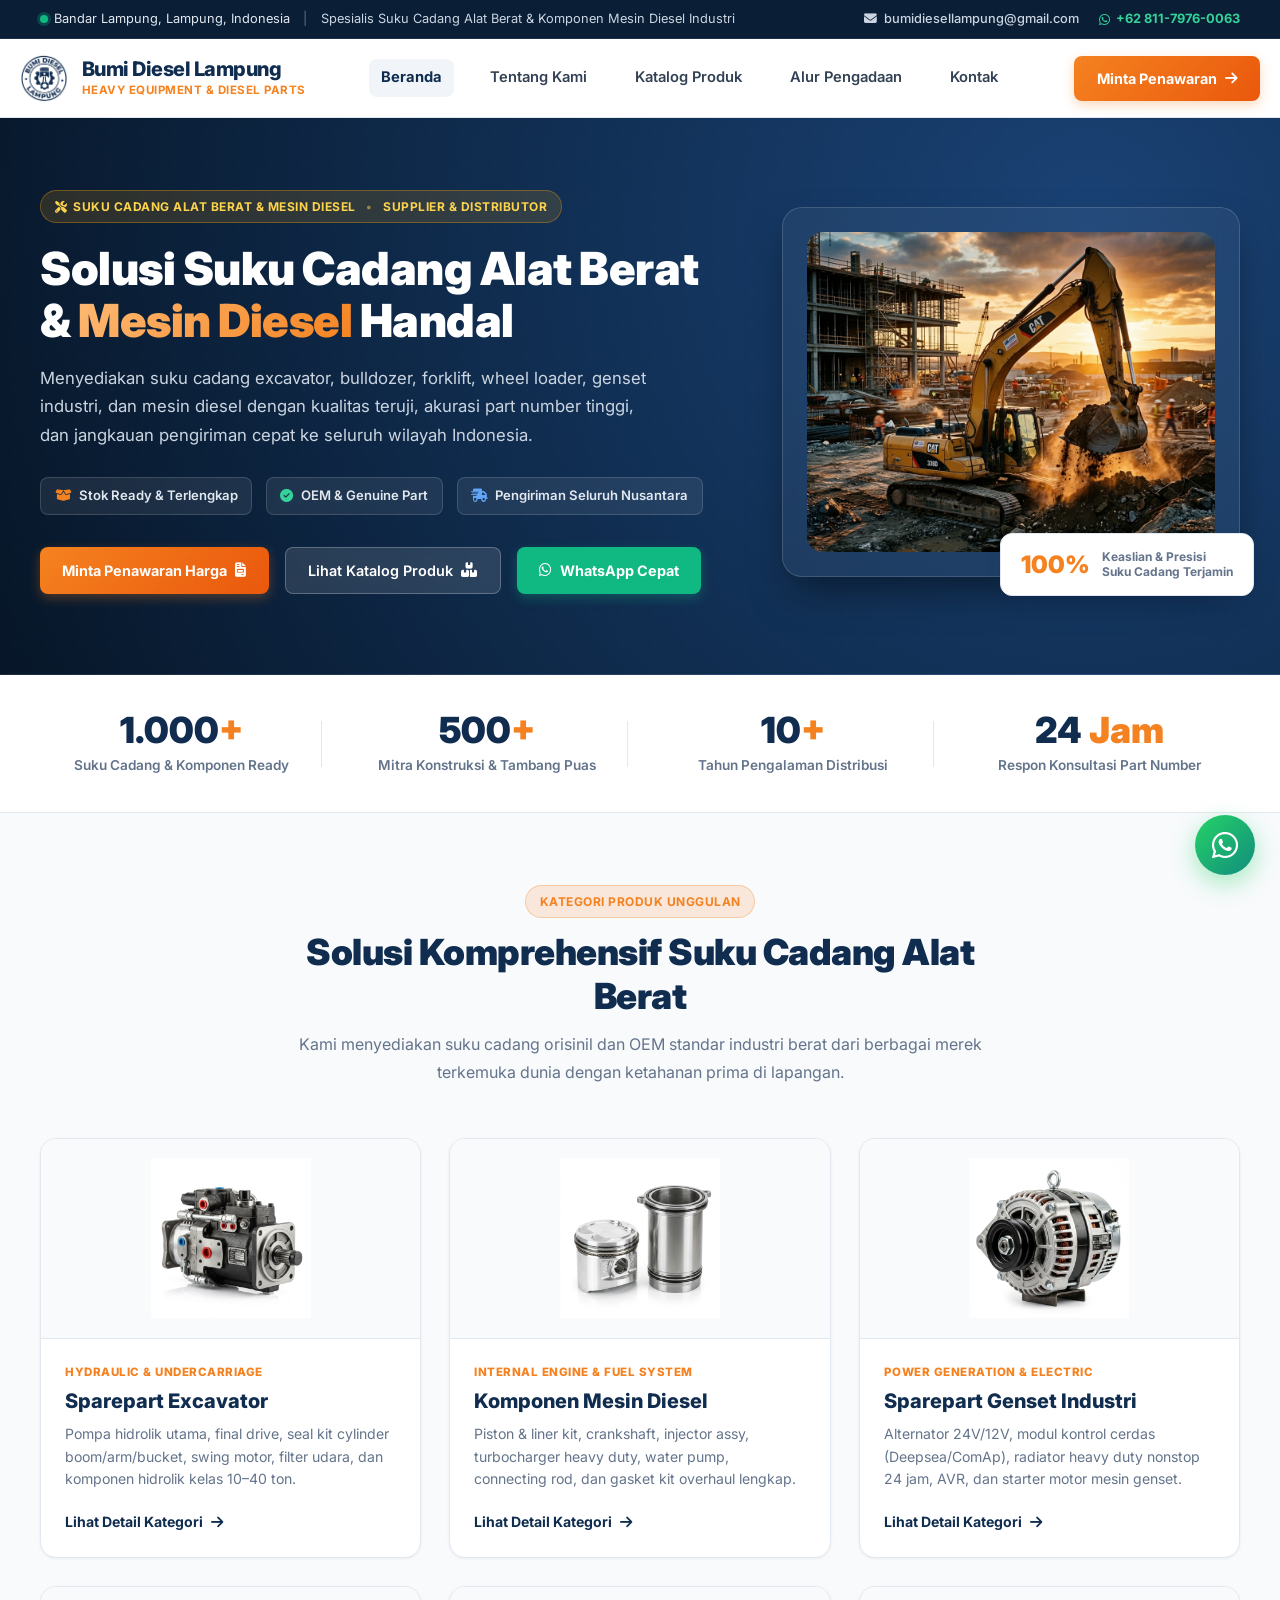
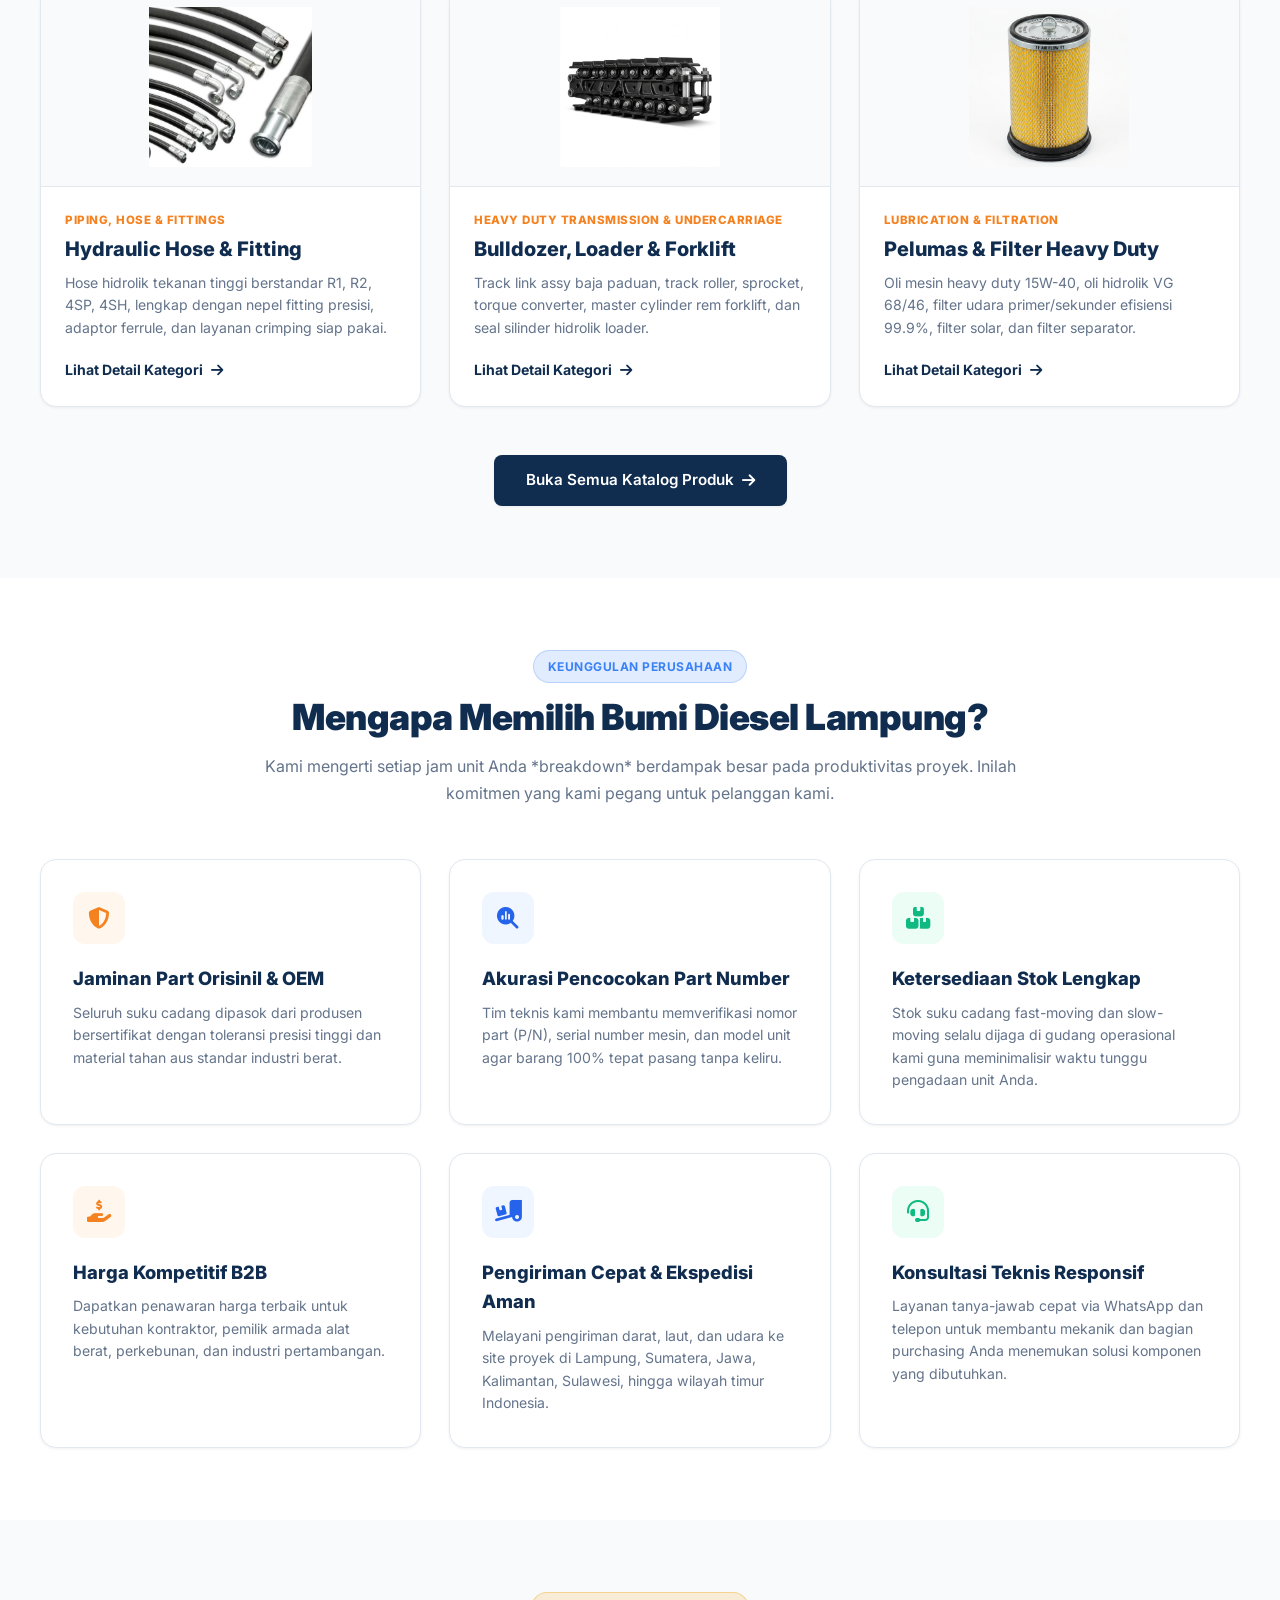
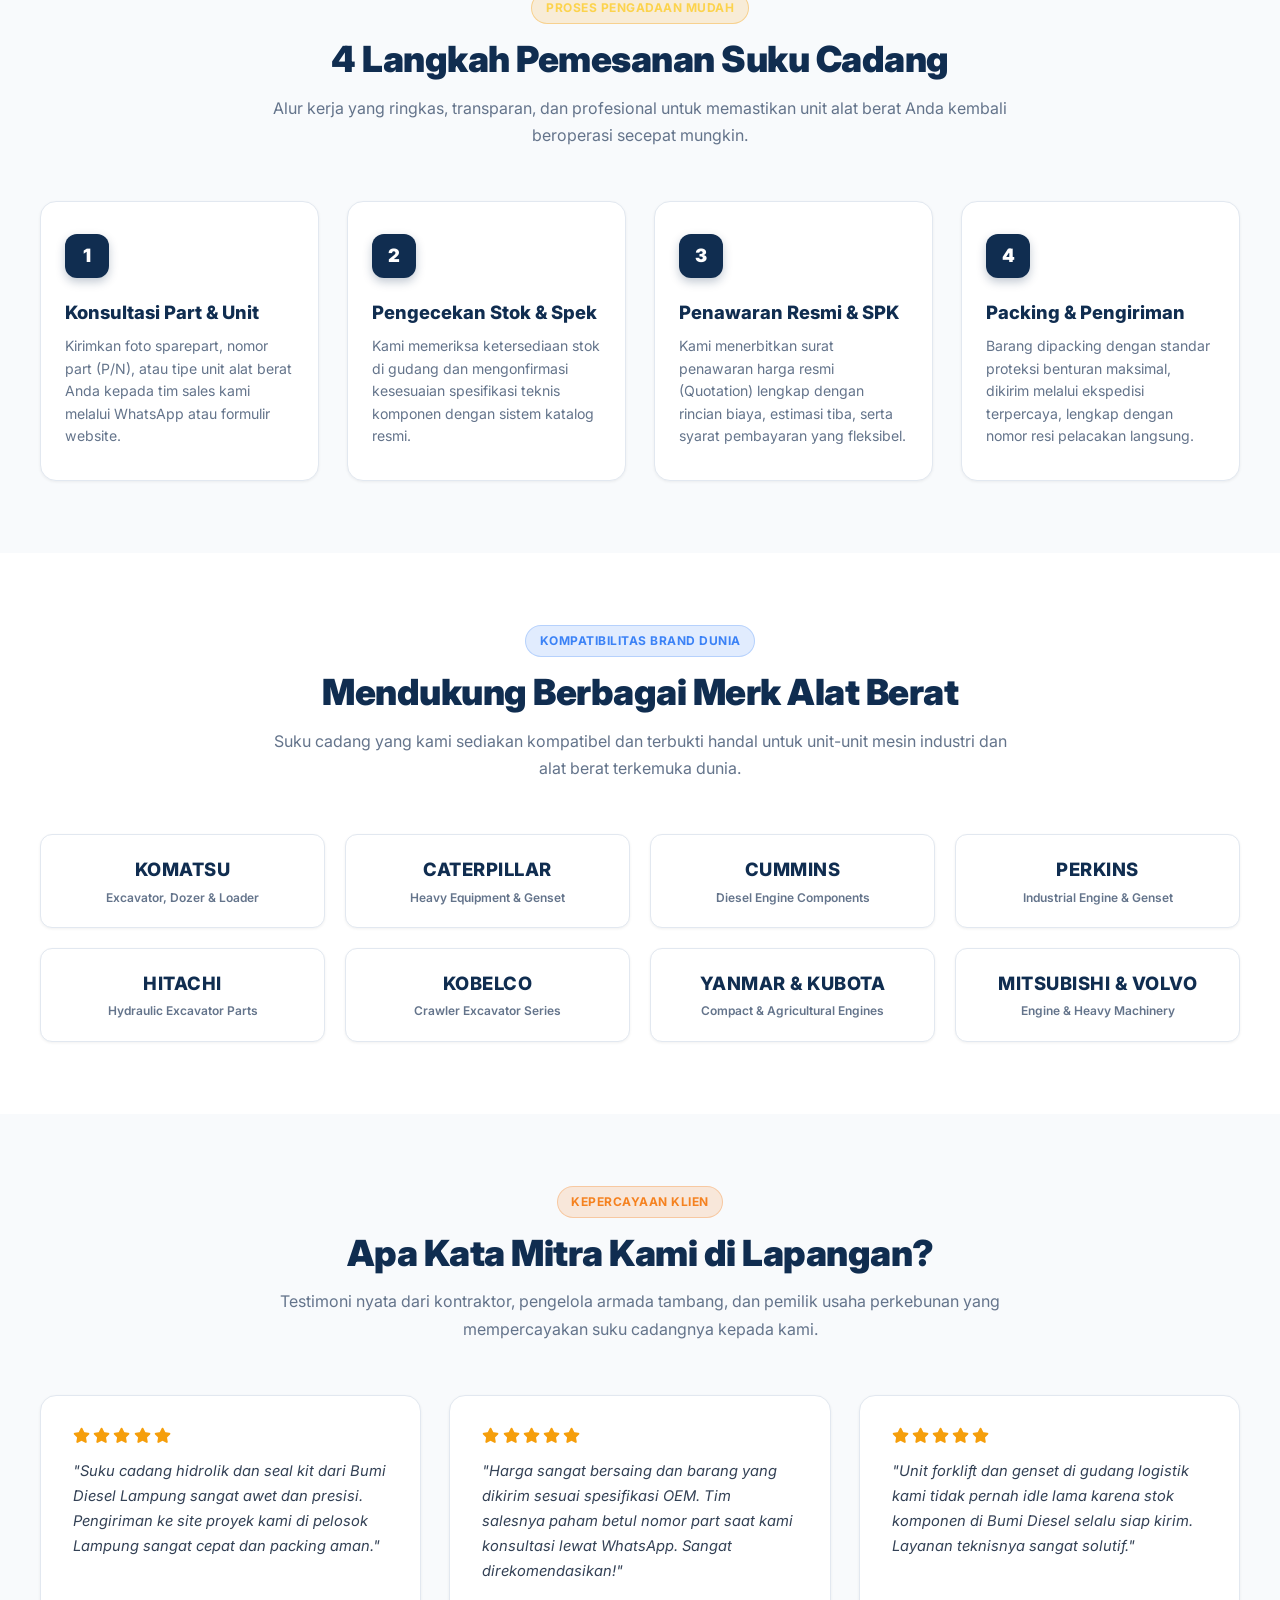
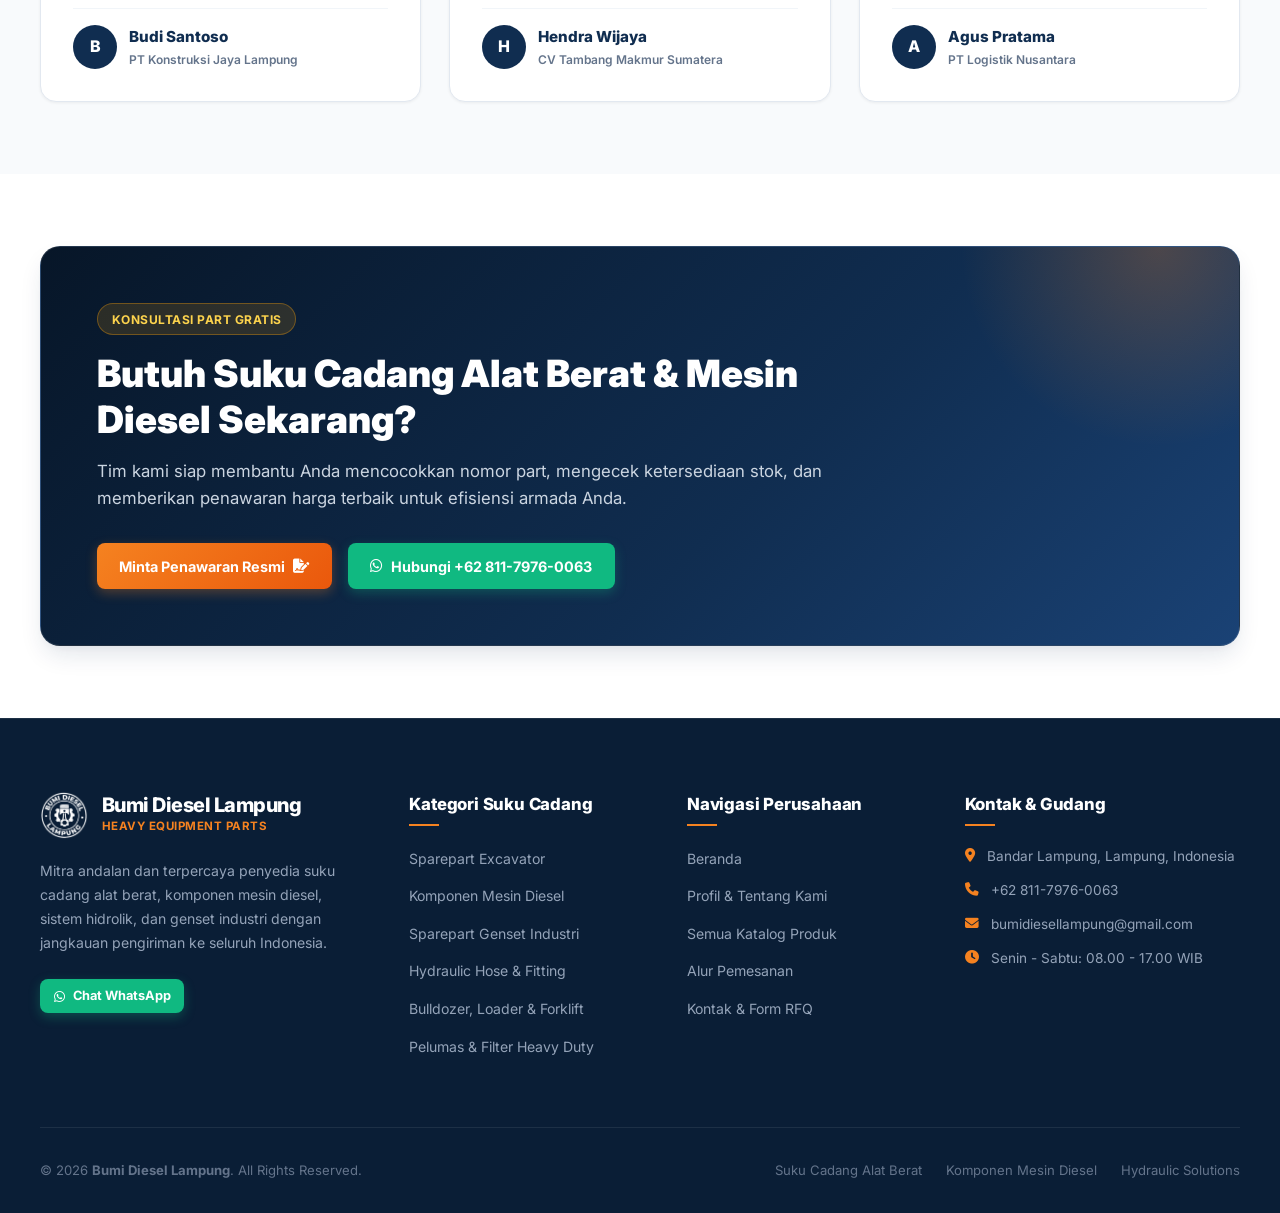
==== commit f6d2445a: "Add files via upload" ====
--- a/index.html
+++ b/index.html
@@ -42,10 +42,8 @@
     "email": "bumidiesellampung@gmail.com",
     "address": {
       "@type": "PostalAddress",
-      "streetAddress": "Jl Ir Sutami gang seloja Kec. Panjang",
       "addressLocality": "Bandar Lampung",
       "addressRegion": "Lampung",
-      "postalCode": "35244",
       "addressCountry": "ID"
     },
     "url": "https://www.bumidiesellampung.com"
@@ -58,7 +56,7 @@
   <div class="top-bar">
     <div class="container top-bar-content">
       <div class="top-bar-left">
-        <span><span class="status-dot"></span>Panjang, Bandar Lampung, Indonesia</span>
+        <span><span class="status-dot"></span>Bandar Lampung, Lampung, Indonesia</span>
         <span class="hide-sm" style="opacity: 0.4;">|</span>
         <span class="hide-sm" style="color: #CBD5E1;">Spesialis Suku Cadang Alat Berat & Komponen Mesin Diesel Industri</span>
       </div>
@@ -647,7 +645,7 @@
           <h4 class="footer-col-title">Kontak & Gudang</h4>
           <div class="footer-contact-item">
             <i class="fa-solid fa-location-dot"></i>
-            <span>Jl Ir Sutami gang seloja Kec. Panjang, Kota Bandar Lampung, Lampung 35244</span>
+            <span>Bandar Lampung, Lampung, Indonesia</span>
           </div>
           <div class="footer-contact-item">
             <i class="fa-solid fa-phone"></i>
--- a/assets/css/styles.css
+++ b/assets/css/styles.css
@@ -0,0 +1,1643 @@
+/* ============================================================
+   Bumi Diesel Lampung - Corporate Industrial Styling
+   Clean, modern, responsive CSS without external build dependencies
+   ============================================================ */
+
+:root {
+  --navy-main: #102D50;
+  --navy-dark: #0A1E36;
+  --navy-deep: #071628;
+  --navy-light: #1A4275;
+  --orange-main: #F58220;
+  --orange-hover: #E07316;
+  --orange-light: #FFF7ED;
+  --amber-main: #F59E0B;
+  --emerald: #10B981;
+  --emerald-light: #ECFDF5;
+  --bg-slate: #F8FAFC;
+  --bg-dark: #0B1727;
+  --border-color: #E2E8F0;
+  --border-light: #F1F5F9;
+  --text-main: #1E293B;
+  --text-muted: #64748B;
+  --text-light: #94A3B8;
+  --card-bg: #FFFFFF;
+  --radius-sm: 8px;
+  --radius-md: 12px;
+  --radius-lg: 16px;
+  --radius-xl: 20px;
+  --radius-full: 9999px;
+  --shadow-sm: 0 1px 3px 0 rgba(0, 0, 0, 0.06);
+  --shadow-md: 0 4px 10px -1px rgba(16, 45, 80, 0.08), 0 2px 4px -2px rgba(16, 45, 80, 0.04);
+  --shadow-lg: 0 12px 24px -4px rgba(16, 45, 80, 0.12), 0 4px 8px -4px rgba(16, 45, 80, 0.06);
+  --shadow-hover: 0 20px 30px -5px rgba(16, 45, 80, 0.18), 0 8px 12px -6px rgba(16, 45, 80, 0.1);
+  --transition: all 0.25s cubic-bezier(0.16, 1, 0.3, 1);
+}
+
+*, *::before, *::after {
+  box-sizing: border-box;
+  margin: 0;
+  padding: 0;
+}
+
+html {
+  scroll-behavior: smooth;
+  font-size: 16px;
+}
+
+body {
+  font-family: 'Plus Jakarta Sans', 'Inter', system-ui, -apple-system, BlinkMacSystemFont, 'Segoe UI', Roboto, sans-serif;
+  color: var(--text-main);
+  background-color: #FFFFFF;
+  line-height: 1.6;
+  overflow-x: hidden;
+  -webkit-font-smoothing: antialiased;
+}
+
+a {
+  text-decoration: none;
+  color: inherit;
+  transition: var(--transition);
+}
+
+img, svg {
+  max-width: 100%;
+  height: auto;
+  display: block;
+}
+
+ul {
+  list-style: none;
+}
+
+.container {
+  width: 100%;
+  max-width: 1240px;
+  margin-left: auto;
+  margin-right: auto;
+  padding-left: 1.25rem;
+  padding-right: 1.25rem;
+}
+
+/* ============================================================
+   TOP BAR & ANNOUNCEMENT
+   ============================================================ */
+.top-bar {
+  background-color: var(--navy-dark);
+  color: #E2E8F0;
+  font-size: 0.8rem;
+  padding: 0.55rem 0;
+  border-bottom: 1px solid rgba(255, 255, 255, 0.08);
+}
+
+.top-bar-content {
+  display: flex;
+  flex-wrap: wrap;
+  align-items: center;
+  justify-content: space-between;
+  gap: 0.75rem;
+}
+
+.top-bar-left {
+  display: flex;
+  align-items: center;
+  gap: 0.85rem;
+}
+
+.status-dot {
+  width: 8px;
+  height: 8px;
+  background-color: var(--emerald);
+  border-radius: 50%;
+  display: inline-block;
+  margin-right: 0.35rem;
+  box-shadow: 0 0 0 3px rgba(16, 185, 129, 0.25);
+  animation: pulseDot 2s infinite;
+}
+
+@keyframes pulseDot {
+  0% { transform: scale(0.95); box-shadow: 0 0 0 0 rgba(16, 185, 129, 0.4); }
+  70% { transform: scale(1); box-shadow: 0 0 0 6px rgba(16, 185, 129, 0); }
+  100% { transform: scale(0.95); box-shadow: 0 0 0 0 rgba(16, 185, 129, 0); }
+}
+
+.top-bar-right {
+  display: flex;
+  align-items: center;
+  gap: 1.25rem;
+  margin-left: auto;
+}
+
+.top-link {
+  display: inline-flex;
+  align-items: center;
+  gap: 0.4rem;
+  color: #CBD5E1;
+  font-size: 0.8rem;
+  font-weight: 500;
+}
+
+.top-link:hover {
+  color: #FFFFFF;
+}
+
+.top-link-wa {
+  color: #34D399;
+  font-weight: 700;
+}
+
+.top-link-wa:hover {
+  color: #6EE7B7;
+}
+
+/* ============================================================
+   HEADER & NAVBAR
+   ============================================================ */
+.header {
+  position: sticky;
+  top: 0;
+  z-index: 100;
+  background-color: rgba(255, 255, 255, 0.98);
+  backdrop-filter: blur(10px);
+  border-bottom: 1px solid var(--border-color);
+  box-shadow: var(--shadow-sm);
+  transition: var(--transition);
+}
+
+.nav-content {
+  display: flex;
+  align-items: center;
+  justify-content: space-between;
+  padding: 0.95rem 0;
+}
+
+.nav-logo {
+  display: flex;
+  align-items: center;
+  gap: 0.85rem;
+}
+
+.nav-logo img {
+  height: 48px;
+  width: auto;
+  object-fit: contain;
+  transition: transform 0.2s ease;
+}
+
+.nav-logo:hover img {
+  transform: scale(1.03);
+}
+
+.brand-text {
+  display: flex;
+  flex-direction: column;
+}
+
+.brand-title {
+  font-size: 1.25rem;
+  font-weight: 800;
+  color: var(--navy-main);
+  letter-spacing: -0.5px;
+  line-height: 1.15;
+}
+
+.brand-subtitle {
+  font-size: 0.72rem;
+  color: var(--orange-main);
+  font-weight: 700;
+  text-transform: uppercase;
+  letter-spacing: 0.5px;
+}
+
+.nav-menu {
+  display: flex;
+  align-items: center;
+  gap: 1.5rem;
+}
+
+.nav-link {
+  font-size: 0.92rem;
+  font-weight: 600;
+  color: #334155;
+  padding: 0.45rem 0.75rem;
+  border-radius: var(--radius-sm);
+  position: relative;
+}
+
+.nav-link:hover {
+  color: var(--navy-main);
+  background-color: #F8FAFC;
+}
+
+.nav-link.active {
+  color: var(--navy-main);
+  font-weight: 700;
+  background-color: #F1F5F9;
+}
+
+.nav-actions {
+  display: flex;
+  align-items: center;
+  gap: 0.75rem;
+}
+
+.hamburger-btn {
+  display: none;
+  background: #F8FAFC;
+  border: 1px solid var(--border-color);
+  border-radius: var(--radius-sm);
+  padding: 0.5rem 0.75rem;
+  font-size: 1.3rem;
+  line-height: 1;
+  color: var(--navy-main);
+  cursor: pointer;
+  transition: var(--transition);
+}
+
+.hamburger-btn:hover {
+  background: #EDF2F7;
+  border-color: var(--navy-light);
+}
+
+/* Mobile Drawer */
+.mobile-menu {
+  display: none;
+  background-color: #FFFFFF;
+  border-top: 1px solid var(--border-color);
+  padding: 1.25rem;
+  box-shadow: 0 16px 30px -8px rgba(16, 45, 80, 0.18);
+  animation: mobileMenuSlide 0.25s ease-out;
+}
+
+@keyframes mobileMenuSlide {
+  from { opacity: 0; transform: translateY(-10px); }
+  to { opacity: 1; transform: translateY(0); }
+}
+
+.mobile-menu.open {
+  display: block;
+}
+
+.mobile-nav-link {
+  display: block;
+  padding: 0.85rem 0.5rem;
+  font-weight: 600;
+  font-size: 0.95rem;
+  color: var(--navy-main);
+  border-bottom: 1px solid #F1F5F9;
+  transition: var(--transition);
+}
+
+.mobile-nav-link:hover, .mobile-nav-link.active {
+  color: var(--orange-main);
+  background-color: var(--orange-light);
+  padding-left: 0.85rem;
+  border-radius: 6px;
+}
+
+/* ============================================================
+   BUTTONS & BADGES
+   ============================================================ */
+.btn-primary {
+  display: inline-flex;
+  align-items: center;
+  justify-content: center;
+  gap: 0.5rem;
+  background: linear-gradient(135deg, #F58220 0%, #EA580C 100%);
+  color: #FFFFFF !important;
+  font-weight: 700;
+  font-size: 0.9rem;
+  padding: 0.7rem 1.4rem;
+  border-radius: var(--radius-sm);
+  border: none;
+  cursor: pointer;
+  box-shadow: 0 4px 12px rgba(245, 130, 32, 0.3);
+  transition: var(--transition);
+}
+
+.btn-primary:hover {
+  background: linear-gradient(135deg, #EA580C 0%, #C2410C 100%);
+  transform: translateY(-2px);
+  box-shadow: 0 6px 18px rgba(245, 130, 32, 0.4);
+}
+
+.btn-secondary {
+  display: inline-flex;
+  align-items: center;
+  justify-content: center;
+  gap: 0.5rem;
+  background-color: rgba(255, 255, 255, 0.12);
+  color: #FFFFFF !important;
+  font-weight: 600;
+  font-size: 0.9rem;
+  padding: 0.7rem 1.4rem;
+  border-radius: var(--radius-sm);
+  border: 1px solid rgba(255, 255, 255, 0.25);
+  cursor: pointer;
+  transition: var(--transition);
+  backdrop-filter: blur(4px);
+}
+
+.btn-secondary:hover {
+  background-color: rgba(255, 255, 255, 0.22);
+  border-color: rgba(255, 255, 255, 0.4);
+  transform: translateY(-2px);
+}
+
+.btn-outline-dark {
+  display: inline-flex;
+  align-items: center;
+  justify-content: center;
+  gap: 0.5rem;
+  background-color: #FFFFFF;
+  color: var(--navy-main) !important;
+  font-weight: 600;
+  font-size: 0.9rem;
+  padding: 0.7rem 1.4rem;
+  border-radius: var(--radius-sm);
+  border: 1px solid var(--border-color);
+  cursor: pointer;
+  transition: var(--transition);
+  box-shadow: var(--shadow-sm);
+}
+
+.btn-outline-dark:hover {
+  background-color: #F8FAFC;
+  border-color: var(--navy-light);
+  transform: translateY(-2px);
+}
+
+.btn-navy {
+  display: inline-flex;
+  align-items: center;
+  justify-content: center;
+  gap: 0.5rem;
+  background-color: var(--navy-main);
+  color: #FFFFFF !important;
+  font-weight: 600;
+  font-size: 0.9rem;
+  padding: 0.7rem 1.4rem;
+  border-radius: var(--radius-sm);
+  border: none;
+  cursor: pointer;
+  transition: var(--transition);
+  box-shadow: var(--shadow-sm);
+}
+
+.btn-navy:hover {
+  background-color: var(--navy-light);
+  transform: translateY(-2px);
+}
+
+.btn-whatsapp-hero {
+  display: inline-flex;
+  align-items: center;
+  justify-content: center;
+  gap: 0.5rem;
+  background-color: #10B981;
+  color: #FFFFFF !important;
+  font-weight: 700;
+  font-size: 0.9rem;
+  padding: 0.7rem 1.4rem;
+  border-radius: var(--radius-sm);
+  border: none;
+  cursor: pointer;
+  box-shadow: 0 4px 12px rgba(16, 185, 129, 0.3);
+  transition: var(--transition);
+}
+
+.btn-whatsapp-hero:hover {
+  background-color: #059669;
+  transform: translateY(-2px);
+  box-shadow: 0 6px 18px rgba(16, 185, 129, 0.4);
+}
+
+.badge {
+  display: inline-flex;
+  align-items: center;
+  gap: 0.4rem;
+  padding: 0.35rem 0.85rem;
+  border-radius: var(--radius-full);
+  font-size: 0.75rem;
+  font-weight: 700;
+  text-transform: uppercase;
+  letter-spacing: 0.5px;
+}
+
+.badge-amber {
+  background-color: rgba(245, 158, 11, 0.15);
+  color: #FCD34D;
+  border: 1px solid rgba(245, 158, 11, 0.35);
+}
+
+.badge-blue {
+  background-color: rgba(59, 130, 246, 0.15);
+  color: #3B82F6;
+  border: 1px solid rgba(59, 130, 246, 0.25);
+}
+
+.badge-orange {
+  background-color: rgba(245, 130, 32, 0.15);
+  color: var(--orange-main);
+  border: 1px solid rgba(245, 130, 32, 0.3);
+}
+
+.badge-emerald {
+  background-color: rgba(16, 185, 129, 0.15);
+  color: #059669;
+  border: 1px solid rgba(16, 185, 129, 0.25);
+}
+
+/* ============================================================
+   HERO SECTION
+   ============================================================ */
+.hero {
+  position: relative;
+  background: radial-gradient(circle at 85% 20%, #1A4275 0%, #102D50 50%, #071628 100%);
+  color: #FFFFFF;
+  padding: 4.5rem 0 5rem 0;
+  overflow: hidden;
+  border-bottom: 1px solid rgba(255, 255, 255, 0.08);
+}
+
+.hero::before {
+  content: '';
+  position: absolute;
+  top: 0; left: 0; right: 0; bottom: 0;
+  background-image: radial-gradient(rgba(255, 255, 255, 0.05) 1px, transparent 1px);
+  background-size: 32px 32px;
+  pointer-events: none;
+  opacity: 0.5;
+}
+
+.hero-grid {
+  display: grid;
+  grid-template-columns: 1.2fr 0.8fr;
+  gap: 3.5rem;
+  align-items: center;
+  position: relative;
+  z-index: 2;
+}
+
+.hero-title {
+  font-size: 2.85rem;
+  font-weight: 900;
+  line-height: 1.15;
+  margin: 1.25rem 0 1rem 0;
+  letter-spacing: -0.5px;
+}
+
+.hero-title span {
+  color: #FBBF24;
+  background: linear-gradient(135deg, #FDBA74 0%, #F58220 100%);
+  -webkit-background-clip: text;
+  -webkit-text-fill-color: transparent;
+}
+
+.hero-desc {
+  font-size: 1.05rem;
+  line-height: 1.7;
+  color: #CBD5E1;
+  margin-bottom: 1.75rem;
+  max-width: 620px;
+}
+
+.hero-features {
+  display: flex;
+  flex-wrap: wrap;
+  gap: 0.85rem;
+  margin-bottom: 2rem;
+}
+
+.feature-box {
+  display: inline-flex;
+  align-items: center;
+  gap: 0.5rem;
+  background-color: rgba(255, 255, 255, 0.08);
+  border: 1px solid rgba(255, 255, 255, 0.15);
+  border-radius: var(--radius-sm);
+  padding: 0.45rem 0.85rem;
+  font-size: 0.82rem;
+  font-weight: 600;
+  color: #E2E8F0;
+  backdrop-filter: blur(4px);
+}
+
+.hero-btns {
+  display: flex;
+  flex-wrap: wrap;
+  gap: 1rem;
+}
+
+.hero-visual {
+  position: relative;
+}
+
+.hero-card-preview {
+  background: rgba(255, 255, 255, 0.05);
+  border: 1px solid rgba(255, 255, 255, 0.15);
+  border-radius: var(--radius-xl);
+  padding: 1.5rem;
+  box-shadow: 0 20px 40px -10px rgba(0, 0, 0, 0.5);
+  backdrop-filter: blur(12px);
+  position: relative;
+}
+
+.hero-img-wrapper {
+  position: relative;
+  border-radius: var(--radius-lg);
+  overflow: hidden;
+  background: #0B1727;
+}
+
+.hero-img-wrapper img {
+  width: 100%;
+  height: 320px;
+  object-fit: cover;
+  transition: transform 0.5s ease;
+}
+
+.hero-img-wrapper:hover img {
+  transform: scale(1.05);
+}
+
+.hero-floating-stat {
+  position: absolute;
+  bottom: -20px;
+  right: -15px;
+  background: #FFFFFF;
+  color: var(--navy-main);
+  padding: 1rem 1.25rem;
+  border-radius: var(--radius-md);
+  box-shadow: var(--shadow-lg);
+  border: 1px solid var(--border-color);
+  display: flex;
+  align-items: center;
+  gap: 0.75rem;
+}
+
+.hero-floating-stat .stat-num {
+  font-size: 1.5rem;
+  font-weight: 900;
+  color: var(--orange-main);
+  line-height: 1;
+}
+
+.hero-floating-stat .stat-label {
+  font-size: 0.75rem;
+  font-weight: 700;
+  color: var(--text-muted);
+  line-height: 1.2;
+}
+
+/* ============================================================
+   STATS BANNER
+   ============================================================ */
+.stats-banner {
+  background-color: #FFFFFF;
+  border-bottom: 1px solid var(--border-color);
+  padding: 2.25rem 0;
+  box-shadow: var(--shadow-sm);
+}
+
+.stats-grid {
+  display: grid;
+  grid-template-columns: repeat(4, 1fr);
+  gap: 1.5rem;
+  text-align: center;
+}
+
+.stat-item {
+  padding: 0 1rem;
+  position: relative;
+}
+
+.stat-item:not(:last-child)::after {
+  content: '';
+  position: absolute;
+  right: 0;
+  top: 15%;
+  height: 70%;
+  width: 1px;
+  background-color: var(--border-color);
+}
+
+.stat-value {
+  font-size: 2.25rem;
+  font-weight: 900;
+  color: var(--navy-main);
+  line-height: 1.1;
+  margin-bottom: 0.25rem;
+}
+
+.stat-value span {
+  color: var(--orange-main);
+}
+
+.stat-title {
+  font-size: 0.85rem;
+  color: var(--text-muted);
+  font-weight: 600;
+}
+
+/* ============================================================
+   SECTION COMMONS
+   ============================================================ */
+.section {
+  padding: 4.5rem 0;
+}
+
+.section-slate {
+  background-color: var(--bg-slate);
+}
+
+.section-navy {
+  background-color: var(--navy-main);
+  color: #FFFFFF;
+}
+
+.section-header {
+  text-align: center;
+  max-width: 760px;
+  margin: 0 auto 3.25rem auto;
+}
+
+.section-header.text-left {
+  text-align: left;
+  margin-left: 0;
+}
+
+.section-badge {
+  margin-bottom: 0.85rem;
+}
+
+.section-title {
+  font-size: 2.25rem;
+  font-weight: 900;
+  color: var(--navy-main);
+  line-height: 1.2;
+  letter-spacing: -0.5px;
+  margin-bottom: 0.85rem;
+}
+
+.section-navy .section-title {
+  color: #FFFFFF;
+}
+
+.section-subtitle {
+  font-size: 1rem;
+  color: var(--text-muted);
+  line-height: 1.7;
+}
+
+.section-navy .section-subtitle {
+  color: #CBD5E1;
+}
+
+/* ============================================================
+   CATEGORIES GRID
+   ============================================================ */
+.categories-grid {
+  display: grid;
+  grid-template-columns: repeat(3, 1fr);
+  gap: 1.75rem;
+}
+
+.category-card {
+  background: #FFFFFF;
+  border: 1px solid var(--border-color);
+  border-radius: var(--radius-lg);
+  overflow: hidden;
+  box-shadow: var(--shadow-sm);
+  transition: var(--transition);
+  display: flex;
+  flex-direction: column;
+}
+
+.category-card:hover {
+  transform: translateY(-6px);
+  box-shadow: var(--shadow-hover);
+  border-color: #CBD5E1;
+}
+
+.category-card-img {
+  height: 200px;
+  background-color: #F8FAFC;
+  overflow: hidden;
+  position: relative;
+  display: flex;
+  align-items: center;
+  justify-content: center;
+  padding: 1.5rem;
+  border-bottom: 1px solid var(--border-color);
+}
+
+.category-card-img img {
+  max-height: 160px;
+  width: auto;
+  object-fit: contain;
+  transition: transform 0.4s ease;
+}
+
+.category-card:hover .category-card-img img {
+  transform: scale(1.08);
+}
+
+.category-card-body {
+  padding: 1.5rem;
+  display: flex;
+  flex-direction: column;
+  flex: 1;
+}
+
+.category-tag {
+  font-size: 0.72rem;
+  font-weight: 800;
+  text-transform: uppercase;
+  color: var(--orange-main);
+  letter-spacing: 0.5px;
+  margin-bottom: 0.4rem;
+}
+
+.category-card-title {
+  font-size: 1.25rem;
+  font-weight: 800;
+  color: var(--navy-main);
+  margin-bottom: 0.6rem;
+  line-height: 1.3;
+}
+
+.category-card-desc {
+  font-size: 0.88rem;
+  color: var(--text-muted);
+  line-height: 1.6;
+  margin-bottom: 1.25rem;
+  flex: 1;
+}
+
+.category-link {
+  display: inline-flex;
+  align-items: center;
+  gap: 0.5rem;
+  font-size: 0.88rem;
+  font-weight: 700;
+  color: var(--navy-main);
+}
+
+.category-link:hover {
+  color: var(--orange-main);
+  gap: 0.75rem;
+}
+
+/* ============================================================
+   PRODUCT CATALOG GRID & CARDS
+   ============================================================ */
+.product-grid {
+  display: grid;
+  grid-template-columns: repeat(4, 1fr);
+  gap: 1.5rem;
+}
+
+.product-card {
+  background: #FFFFFF;
+  border: 1px solid var(--border-color);
+  border-radius: var(--radius-md);
+  overflow: hidden;
+  box-shadow: var(--shadow-sm);
+  transition: var(--transition);
+  display: flex;
+  flex-direction: column;
+}
+
+.product-card:hover {
+  transform: translateY(-5px);
+  box-shadow: var(--shadow-hover);
+  border-color: var(--orange-main);
+}
+
+.product-img-box {
+  height: 190px;
+  background: #FAFAFA;
+  display: flex;
+  align-items: center;
+  justify-content: center;
+  padding: 1.25rem;
+  position: relative;
+  border-bottom: 1px solid var(--border-color);
+}
+
+.product-img-box img {
+  max-height: 150px;
+  width: auto;
+  object-fit: contain;
+  transition: transform 0.3s ease;
+}
+
+.product-card:hover .product-img-box img {
+  transform: scale(1.08);
+}
+
+.product-badge {
+  position: absolute;
+  top: 0.75rem;
+  left: 0.75rem;
+  background: #FFFFFF;
+  border: 1px solid var(--border-color);
+  padding: 0.2rem 0.6rem;
+  border-radius: var(--radius-full);
+  font-size: 0.7rem;
+  font-weight: 700;
+  color: var(--navy-main);
+  box-shadow: var(--shadow-sm);
+}
+
+.product-body {
+  padding: 1.25rem;
+  display: flex;
+  flex-direction: column;
+  flex: 1;
+}
+
+.product-title {
+  font-size: 1.05rem;
+  font-weight: 800;
+  color: var(--navy-main);
+  margin-bottom: 0.4rem;
+  line-height: 1.35;
+}
+
+.product-category-sub {
+  font-size: 0.75rem;
+  font-weight: 700;
+  color: var(--orange-main);
+  text-transform: uppercase;
+  margin-bottom: 0.5rem;
+}
+
+.product-desc {
+  font-size: 0.82rem;
+  color: var(--text-muted);
+  line-height: 1.5;
+  margin-bottom: 1rem;
+  flex: 1;
+}
+
+.product-footer {
+  border-top: 1px solid var(--border-light);
+  padding-top: 0.85rem;
+  display: flex;
+  align-items: center;
+  justify-content: space-between;
+  gap: 0.5rem;
+}
+
+.btn-product-wa {
+  display: inline-flex;
+  align-items: center;
+  justify-content: center;
+  gap: 0.4rem;
+  width: 100%;
+  background-color: var(--orange-light);
+  color: var(--orange-hover) !important;
+  border: 1px solid rgba(245, 130, 32, 0.3);
+  padding: 0.55rem 0.85rem;
+  border-radius: var(--radius-sm);
+  font-size: 0.82rem;
+  font-weight: 700;
+  transition: var(--transition);
+}
+
+.btn-product-wa:hover {
+  background-color: var(--orange-main);
+  color: #FFFFFF !important;
+  border-color: var(--orange-main);
+}
+
+/* ============================================================
+   WORKFLOW / ALUR PENGADAAN
+   ============================================================ */
+.workflow-grid {
+  display: grid;
+  grid-template-columns: repeat(4, 1fr);
+  gap: 1.75rem;
+  position: relative;
+}
+
+.workflow-card {
+  background: #FFFFFF;
+  border: 1px solid var(--border-color);
+  border-radius: var(--radius-lg);
+  padding: 2rem 1.5rem;
+  position: relative;
+  box-shadow: var(--shadow-sm);
+  transition: var(--transition);
+}
+
+.workflow-card:hover {
+  transform: translateY(-5px);
+  box-shadow: var(--shadow-hover);
+  border-color: var(--navy-light);
+}
+
+.step-num {
+  width: 44px;
+  height: 44px;
+  background: var(--navy-main);
+  color: #FFFFFF;
+  font-size: 1.15rem;
+  font-weight: 900;
+  border-radius: var(--radius-md);
+  display: flex;
+  align-items: center;
+  justify-content: center;
+  margin-bottom: 1.25rem;
+  box-shadow: 0 4px 10px rgba(16, 45, 80, 0.25);
+}
+
+.workflow-title {
+  font-size: 1.15rem;
+  font-weight: 800;
+  color: var(--navy-main);
+  margin-bottom: 0.5rem;
+}
+
+.workflow-desc {
+  font-size: 0.88rem;
+  color: var(--text-muted);
+  line-height: 1.6;
+}
+
+/* ============================================================
+   WHY CHOOSE US / FEATURES
+   ============================================================ */
+.features-grid {
+  display: grid;
+  grid-template-columns: repeat(3, 1fr);
+  gap: 1.75rem;
+}
+
+.feature-item-card {
+  background: #FFFFFF;
+  border: 1px solid var(--border-color);
+  border-radius: var(--radius-lg);
+  padding: 2rem;
+  box-shadow: var(--shadow-sm);
+  transition: var(--transition);
+}
+
+.feature-item-card:hover {
+  transform: translateY(-4px);
+  box-shadow: var(--shadow-md);
+  border-color: #CBD5E1;
+}
+
+.feature-icon-box {
+  width: 52px;
+  height: 52px;
+  border-radius: var(--radius-md);
+  display: flex;
+  align-items: center;
+  justify-content: center;
+  font-size: 1.35rem;
+  margin-bottom: 1.25rem;
+}
+
+.feature-icon-orange {
+  background-color: var(--orange-light);
+  color: var(--orange-main);
+}
+
+.feature-icon-blue {
+  background-color: #EFF6FF;
+  color: #2563EB;
+}
+
+.feature-icon-emerald {
+  background-color: var(--emerald-light);
+  color: var(--emerald);
+}
+
+.feature-item-title {
+  font-size: 1.15rem;
+  font-weight: 800;
+  color: var(--navy-main);
+  margin-bottom: 0.5rem;
+}
+
+.feature-item-desc {
+  font-size: 0.88rem;
+  color: var(--text-muted);
+  line-height: 1.6;
+}
+
+/* ============================================================
+   BRAND PARTNERS GRID
+   ============================================================ */
+.brand-grid {
+  display: grid;
+  grid-template-columns: repeat(4, 1fr);
+  gap: 1.25rem;
+}
+
+.brand-badge {
+  background: #FFFFFF;
+  border: 1px solid var(--border-color);
+  border-radius: var(--radius-md);
+  padding: 1.25rem 1rem;
+  text-align: center;
+  box-shadow: var(--shadow-sm);
+  transition: var(--transition);
+  display: flex;
+  flex-direction: column;
+  align-items: center;
+  justify-content: center;
+}
+
+.brand-badge:hover {
+  border-color: var(--orange-main);
+  transform: translateY(-3px);
+  box-shadow: var(--shadow-md);
+}
+
+.brand-name {
+  font-size: 1.15rem;
+  font-weight: 800;
+  color: var(--navy-main);
+  letter-spacing: 0.5px;
+}
+
+.brand-sub {
+  font-size: 0.75rem;
+  color: var(--text-muted);
+  font-weight: 600;
+  margin-top: 0.2rem;
+}
+
+/* ============================================================
+   TESTIMONIALS
+   ============================================================ */
+.testimonials-grid {
+  display: grid;
+  grid-template-columns: repeat(3, 1fr);
+  gap: 1.75rem;
+}
+
+.testimonial-card {
+  background: #FFFFFF;
+  border: 1px solid var(--border-color);
+  border-radius: var(--radius-lg);
+  padding: 2rem;
+  box-shadow: var(--shadow-sm);
+  display: flex;
+  flex-direction: column;
+}
+
+.testimonial-stars {
+  color: #F59E0B;
+  font-size: 0.95rem;
+  margin-bottom: 1rem;
+  display: flex;
+  gap: 0.2rem;
+}
+
+.testimonial-text {
+  font-size: 0.92rem;
+  color: #334155;
+  line-height: 1.7;
+  font-style: italic;
+  margin-bottom: 1.5rem;
+  flex: 1;
+}
+
+.testimonial-author {
+  display: flex;
+  align-items: center;
+  gap: 0.75rem;
+  border-top: 1px solid var(--border-light);
+  padding-top: 1rem;
+}
+
+.author-avatar {
+  width: 44px;
+  height: 44px;
+  border-radius: 50%;
+  background: var(--navy-main);
+  color: #FFFFFF;
+  display: flex;
+  align-items: center;
+  justify-content: center;
+  font-weight: 800;
+  font-size: 1rem;
+}
+
+.author-info h4 {
+  font-size: 0.95rem;
+  font-weight: 800;
+  color: var(--navy-main);
+}
+
+.author-info p {
+  font-size: 0.75rem;
+  color: var(--text-muted);
+  font-weight: 600;
+}
+
+/* ============================================================
+   CTA BANNER
+   ============================================================ */
+.cta-banner {
+  background: linear-gradient(135deg, var(--navy-deep) 0%, var(--navy-main) 60%, #1A4275 100%);
+  color: #FFFFFF;
+  border-radius: var(--radius-xl);
+  padding: 3.5rem;
+  position: relative;
+  overflow: hidden;
+  box-shadow: var(--shadow-lg);
+  border: 1px solid rgba(255, 255, 255, 0.1);
+}
+
+.cta-banner::after {
+  content: '';
+  position: absolute;
+  top: -50%; right: -10%;
+  width: 400px; height: 400px;
+  background: radial-gradient(circle, rgba(245, 130, 32, 0.25) 0%, transparent 70%);
+  pointer-events: none;
+}
+
+.cta-content {
+  position: relative;
+  z-index: 2;
+  max-width: 750px;
+}
+
+.cta-title {
+  font-size: 2.35rem;
+  font-weight: 900;
+  line-height: 1.2;
+  margin-bottom: 1rem;
+}
+
+.cta-desc {
+  font-size: 1.05rem;
+  color: #CBD5E1;
+  margin-bottom: 2rem;
+  line-height: 1.6;
+}
+
+.cta-buttons {
+  display: flex;
+  flex-wrap: wrap;
+  gap: 1rem;
+}
+
+/* ============================================================
+   PAGE HEADER (TENTANG KAMI, PRODUK, KONTAK)
+   ============================================================ */
+.page-header {
+  background: radial-gradient(circle at 80% 20%, #1A4275 0%, #102D50 60%, #071628 100%);
+  color: #FFFFFF;
+  padding: 3.5rem 0;
+  border-bottom: 1px solid rgba(255, 255, 255, 0.1);
+}
+
+.breadcrumb {
+  display: flex;
+  align-items: center;
+  gap: 0.5rem;
+  font-size: 0.85rem;
+  color: #94A3B8;
+  margin-bottom: 1rem;
+}
+
+.breadcrumb a {
+  color: #E2E8F0;
+}
+
+.breadcrumb a:hover {
+  color: var(--orange-main);
+}
+
+.page-title {
+  font-size: 2.75rem;
+  font-weight: 900;
+  line-height: 1.15;
+  margin-bottom: 0.85rem;
+  letter-spacing: -0.5px;
+}
+
+.page-desc {
+  font-size: 1.05rem;
+  color: #CBD5E1;
+  max-width: 780px;
+  line-height: 1.7;
+}
+
+/* ============================================================
+   RFQ QUOTATION FORM & CONTACT PAGE
+   ============================================================ */
+.grid-contact {
+  display: grid;
+  grid-template-columns: 1.2fr 0.8fr;
+  gap: 2.5rem;
+  align-items: flex-start;
+}
+
+.form-card {
+  background: #FFFFFF;
+  border: 1px solid var(--border-color);
+  border-radius: var(--radius-lg);
+  padding: 2.5rem;
+  box-shadow: var(--shadow-sm);
+}
+
+.form-card-title {
+  font-size: 1.5rem;
+  font-weight: 800;
+  color: var(--navy-main);
+  margin-bottom: 1.5rem;
+  padding-bottom: 0.75rem;
+  border-bottom: 1px solid var(--border-light);
+}
+
+.form-section-title {
+  font-size: 0.78rem;
+  font-weight: 800;
+  text-transform: uppercase;
+  color: var(--orange-main);
+  letter-spacing: 0.5px;
+  margin: 1.25rem 0 0.85rem 0;
+}
+
+.form-row {
+  display: grid;
+  grid-template-columns: 1fr 1fr;
+  gap: 1.25rem;
+  margin-bottom: 1rem;
+}
+
+.form-group {
+  margin-bottom: 1rem;
+}
+
+.form-label {
+  display: block;
+  font-size: 0.85rem;
+  font-weight: 700;
+  color: var(--navy-main);
+  margin-bottom: 0.4rem;
+}
+
+.form-label .req {
+  color: #EF4444;
+}
+
+.form-control {
+  width: 100%;
+  padding: 0.75rem 1rem;
+  font-size: 0.9rem;
+  border: 1px solid var(--border-color);
+  border-radius: var(--radius-sm);
+  background-color: #FAFAFA;
+  color: var(--text-main);
+  font-family: inherit;
+  transition: var(--transition);
+}
+
+.form-control:focus {
+  outline: none;
+  background-color: #FFFFFF;
+  border-color: var(--orange-main);
+  box-shadow: 0 0 0 3px rgba(245, 130, 32, 0.15);
+}
+
+.contact-info-card {
+  background: #FFFFFF;
+  border: 1px solid var(--border-color);
+  border-radius: var(--radius-lg);
+  padding: 2.25rem;
+  box-shadow: var(--shadow-sm);
+  margin-bottom: 1.75rem;
+}
+
+.contact-info-item {
+  display: flex;
+  gap: 1rem;
+  margin-bottom: 1.5rem;
+}
+
+.contact-info-item:last-child {
+  margin-bottom: 0;
+}
+
+.contact-icon {
+  width: 44px;
+  height: 44px;
+  border-radius: var(--radius-md);
+  background-color: var(--orange-light);
+  color: var(--orange-main);
+  display: flex;
+  align-items: center;
+  justify-content: center;
+  font-size: 1.15rem;
+  flex-shrink: 0;
+}
+
+.contact-detail h4 {
+  font-size: 0.95rem;
+  font-weight: 800;
+  color: var(--navy-main);
+  margin-bottom: 0.25rem;
+}
+
+.contact-detail p, .contact-detail a {
+  font-size: 0.88rem;
+  color: var(--text-muted);
+  line-height: 1.5;
+}
+
+.contact-detail a:hover {
+  color: var(--orange-main);
+}
+
+/* ============================================================
+   FILTER & SEARCH CONTROLS (PRODUK PAGE)
+   ============================================================ */
+.filter-controls-box {
+  background: #FFFFFF;
+  border: 1px solid var(--border-color);
+  border-radius: var(--radius-lg);
+  padding: 1.5rem;
+  margin-bottom: 2.5rem;
+  box-shadow: var(--shadow-sm);
+  display: flex;
+  flex-wrap: wrap;
+  gap: 1.25rem;
+  align-items: center;
+  justify-content: space-between;
+}
+
+.search-input-wrapper {
+  position: relative;
+  flex: 1;
+  min-width: 260px;
+}
+
+.search-input-wrapper input {
+  width: 100%;
+  padding: 0.75rem 1rem 0.75rem 2.5rem;
+  font-size: 0.9rem;
+  border: 1px solid var(--border-color);
+  border-radius: var(--radius-sm);
+  background: #F8FAFC;
+  font-family: inherit;
+}
+
+.search-input-wrapper input:focus {
+  outline: none;
+  border-color: var(--orange-main);
+  background: #FFFFFF;
+}
+
+.search-icon {
+  position: absolute;
+  left: 0.85rem;
+  top: 50%;
+  transform: translateY(-50%);
+  color: var(--text-light);
+}
+
+.filter-pills {
+  display: flex;
+  flex-wrap: wrap;
+  gap: 0.5rem;
+}
+
+.filter-pill-btn {
+  background: #F1F5F9;
+  color: #475569;
+  border: 1px solid transparent;
+  padding: 0.45rem 0.95rem;
+  border-radius: var(--radius-full);
+  font-size: 0.82rem;
+  font-weight: 700;
+  cursor: pointer;
+  transition: var(--transition);
+}
+
+.filter-pill-btn:hover {
+  background: #E2E8F0;
+  color: var(--navy-main);
+}
+
+.filter-pill-btn.active {
+  background: var(--navy-main);
+  color: #FFFFFF;
+  border-color: var(--navy-main);
+}
+
+/* ============================================================
+   FOOTER
+   ============================================================ */
+.footer {
+  background-color: var(--navy-dark);
+  color: #E2E8F0;
+  padding: 4.5rem 0 2rem 0;
+  border-top: 1px solid rgba(255, 255, 255, 0.08);
+}
+
+.footer-grid {
+  display: grid;
+  grid-template-columns: 1.4fr 1fr 1fr 1.2fr;
+  gap: 3rem;
+  margin-bottom: 3.5rem;
+}
+
+.footer-brand p {
+  font-size: 0.88rem;
+  color: #94A3B8;
+  line-height: 1.7;
+  margin: 1.25rem 0 1.5rem 0;
+}
+
+.footer-col-title {
+  font-size: 1.05rem;
+  font-weight: 800;
+  color: #FFFFFF;
+  margin-bottom: 1.25rem;
+  letter-spacing: -0.2px;
+  position: relative;
+  padding-bottom: 0.5rem;
+}
+
+.footer-col-title::after {
+  content: '';
+  position: absolute;
+  bottom: 0; left: 0;
+  width: 30px; height: 2px;
+  background-color: var(--orange-main);
+}
+
+.footer-links li {
+  margin-bottom: 0.75rem;
+}
+
+.footer-links a {
+  font-size: 0.88rem;
+  color: #94A3B8;
+  display: inline-block;
+}
+
+.footer-links a:hover {
+  color: #FFFFFF;
+  transform: translateX(3px);
+}
+
+.footer-contact-item {
+  display: flex;
+  gap: 0.75rem;
+  font-size: 0.85rem;
+  color: #94A3B8;
+  margin-bottom: 0.85rem;
+  line-height: 1.5;
+}
+
+.footer-contact-item i {
+  color: var(--orange-main);
+  margin-top: 0.2rem;
+}
+
+.footer-bottom {
+  border-top: 1px solid rgba(255, 255, 255, 0.08);
+  padding-top: 2rem;
+  display: flex;
+  flex-wrap: wrap;
+  align-items: center;
+  justify-content: space-between;
+  font-size: 0.82rem;
+  color: #64748B;
+  gap: 1rem;
+}
+
+/* ============================================================
+   FLOATING WHATSAPP BUTTON
+   ============================================================ */
+.floating-wa {
+  position: fixed;
+  bottom: 25px;
+  right: 25px;
+  z-index: 999;
+  background: linear-gradient(135deg, #25D366 0%, #128C7E 100%);
+  color: #FFFFFF !important;
+  width: 60px;
+  height: 60px;
+  border-radius: 50%;
+  display: flex;
+  align-items: center;
+  justify-content: center;
+  font-size: 1.85rem;
+  box-shadow: 0 8px 24px rgba(37, 211, 102, 0.4);
+  transition: var(--transition);
+}
+
+.floating-wa:hover {
+  transform: scale(1.1);
+  box-shadow: 0 12px 30px rgba(37, 211, 102, 0.55);
+}
+
+/* ============================================================
+   RESPONSIVE MEDIA QUERIES
+   ============================================================ */
+@media (max-width: 1024px) {
+  .hero-grid {
+    grid-template-columns: 1fr;
+    gap: 2.5rem;
+  }
+  .hero-visual {
+    max-width: 520px;
+    margin: 0 auto;
+  }
+  .categories-grid {
+    grid-template-columns: repeat(2, 1fr);
+  }
+  .product-grid {
+    grid-template-columns: repeat(3, 1fr);
+  }
+  .workflow-grid {
+    grid-template-columns: repeat(2, 1fr);
+  }
+  .footer-grid {
+    grid-template-columns: repeat(2, 1fr);
+    gap: 2.5rem;
+  }
+  .stats-grid {
+    grid-template-columns: repeat(2, 1fr);
+    row-gap: 2rem;
+  }
+  .stat-item:nth-child(2)::after {
+    display: none;
+  }
+}
+
+@media (max-width: 768px) {
+  .top-bar {
+    display: none !important;
+  }
+  .nav-menu, .nav-actions .btn-primary {
+    display: none;
+  }
+  .hamburger-btn {
+    display: block;
+  }
+  .hero-title {
+    font-size: 2.25rem;
+  }
+  .section-title {
+    font-size: 1.85rem;
+  }
+  .categories-grid {
+    grid-template-columns: 1fr;
+  }
+  .product-grid {
+    grid-template-columns: repeat(2, 1fr);
+  }
+  .features-grid {
+    grid-template-columns: 1fr;
+  }
+  .testimonials-grid {
+    grid-template-columns: 1fr;
+  }
+  .brand-grid {
+    grid-template-columns: repeat(2, 1fr);
+  }
+  .grid-contact {
+    grid-template-columns: 1fr;
+  }
+  .form-row {
+    grid-template-columns: 1fr;
+  }
+  .footer-grid {
+    grid-template-columns: 1fr;
+  }
+  .cta-banner {
+    padding: 2.25rem 1.5rem;
+  }
+  .cta-title {
+    font-size: 1.85rem;
+  }
+}
+
+@media (max-width: 480px) {
+  .product-grid {
+    grid-template-columns: 1fr;
+  }
+  .workflow-grid {
+    grid-template-columns: 1fr;
+  }
+  .stats-grid {
+    grid-template-columns: 1fr;
+  }
+  .stat-item::after {
+    display: none !important;
+  }
+}
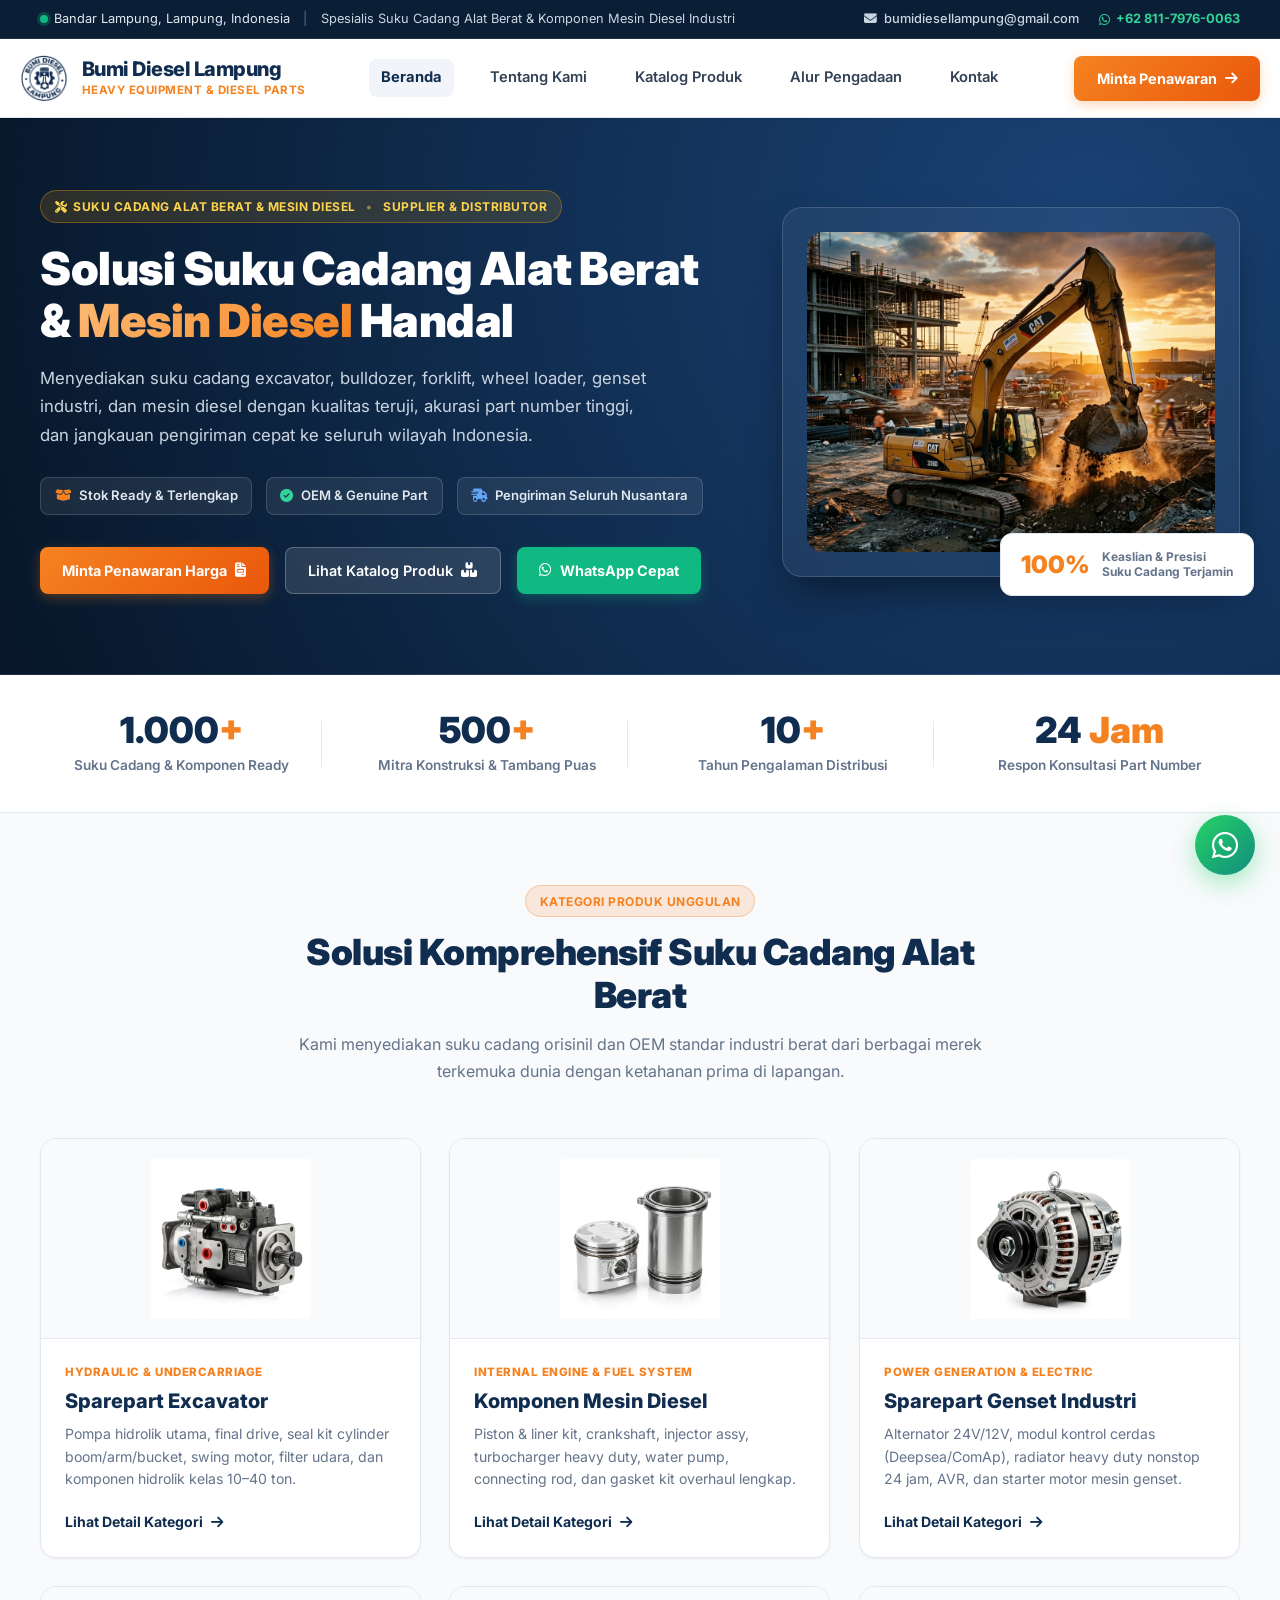
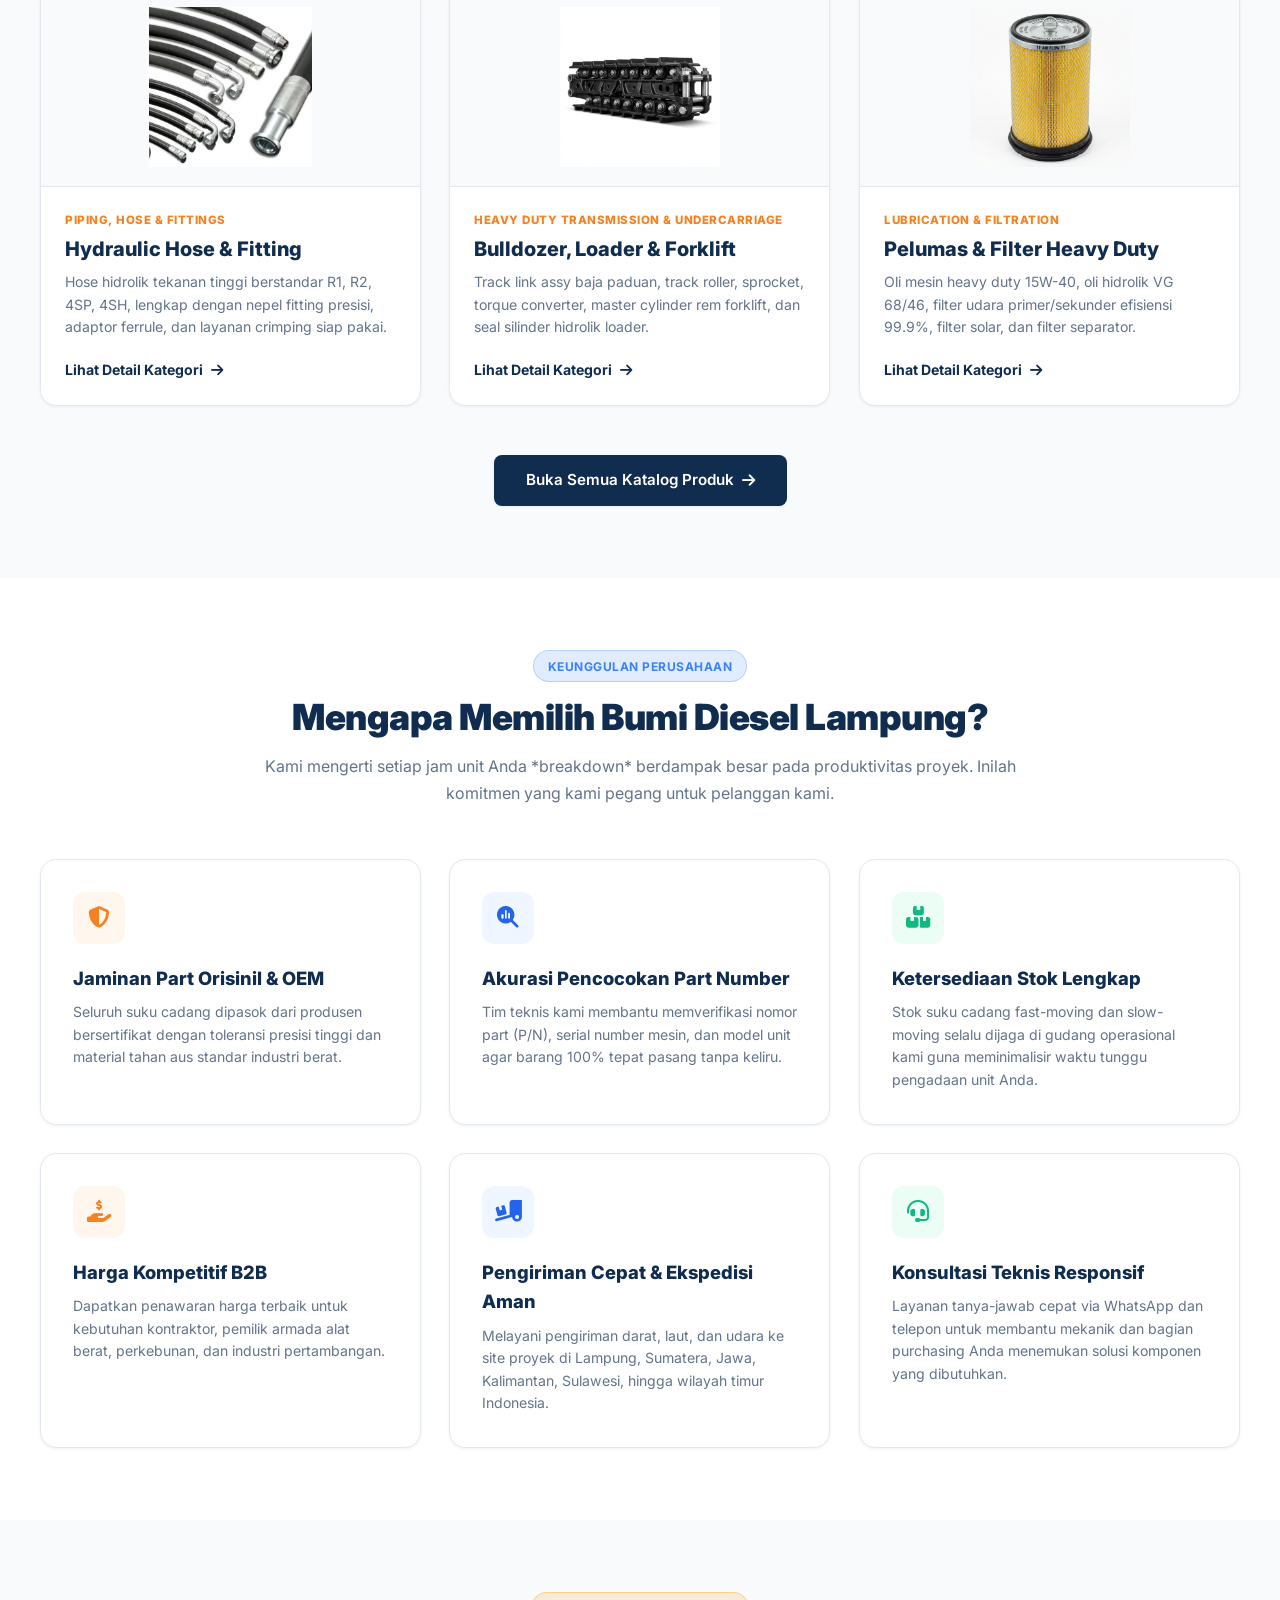
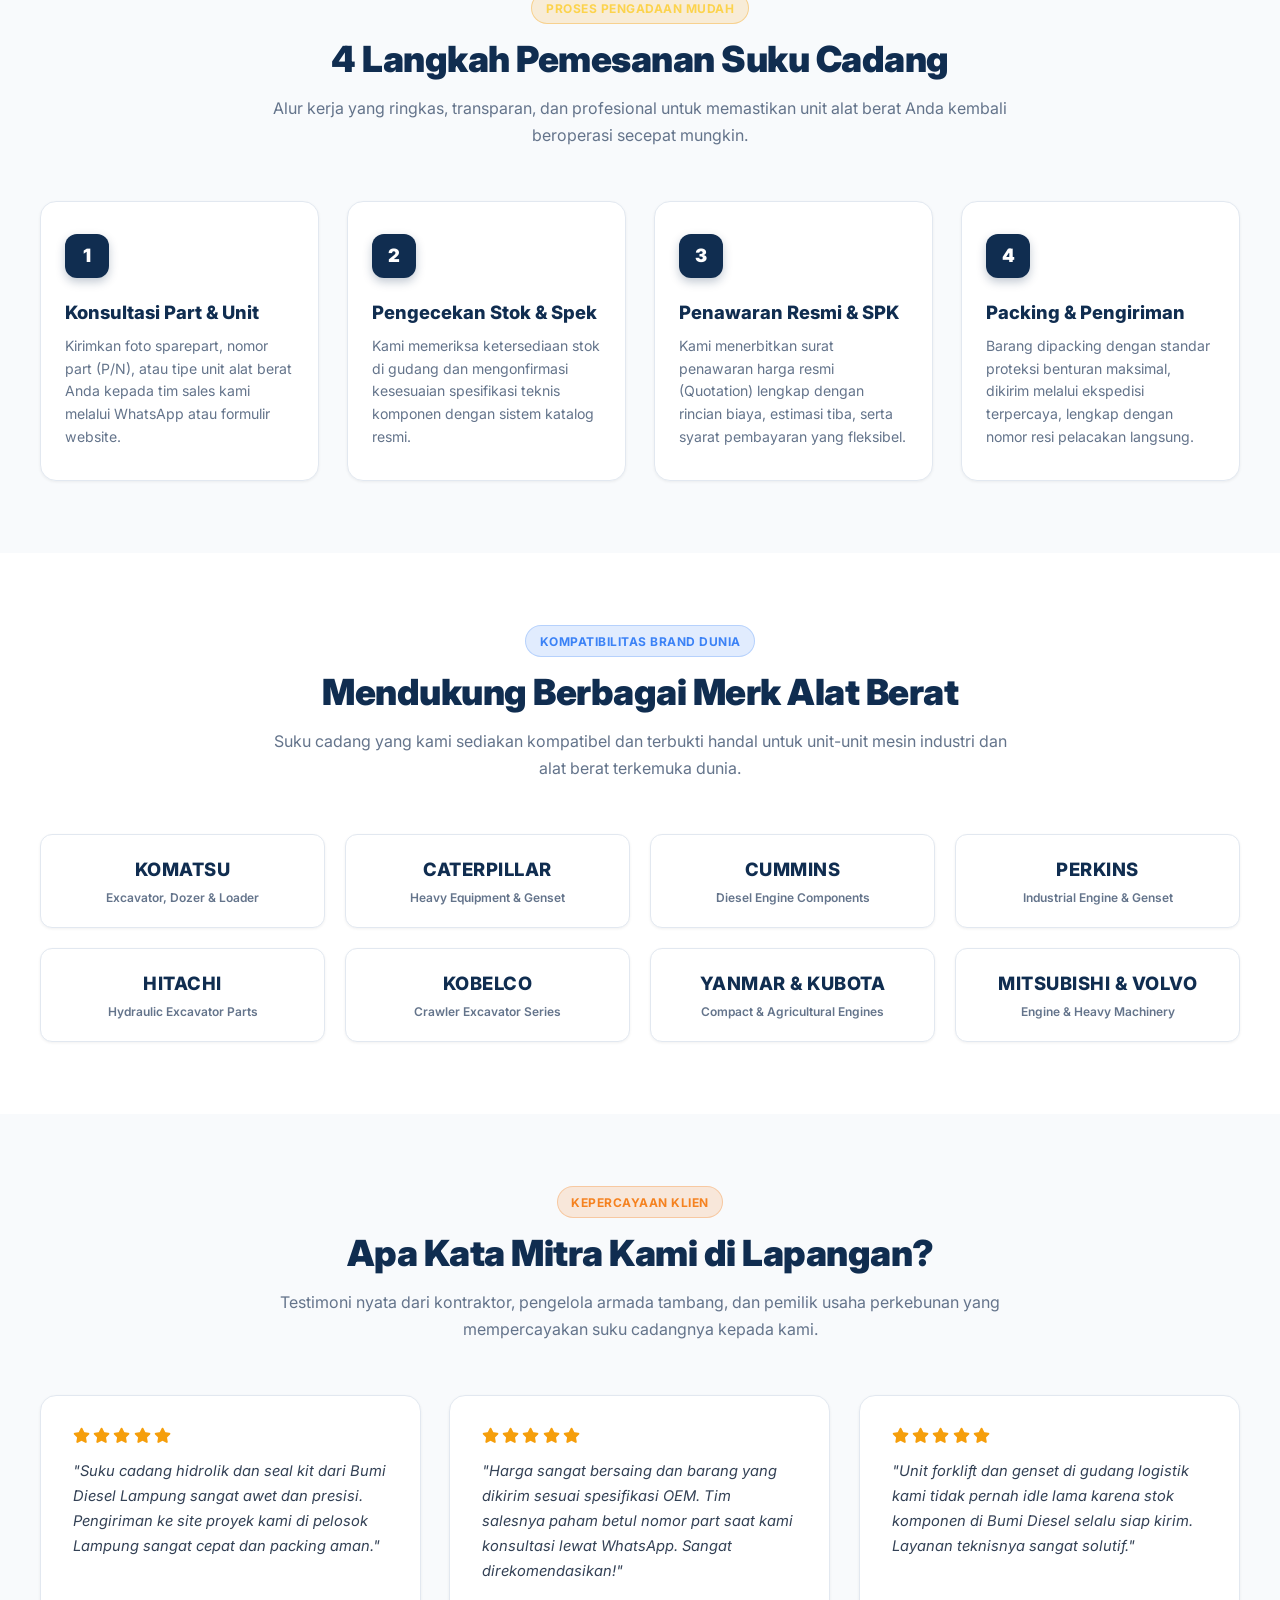
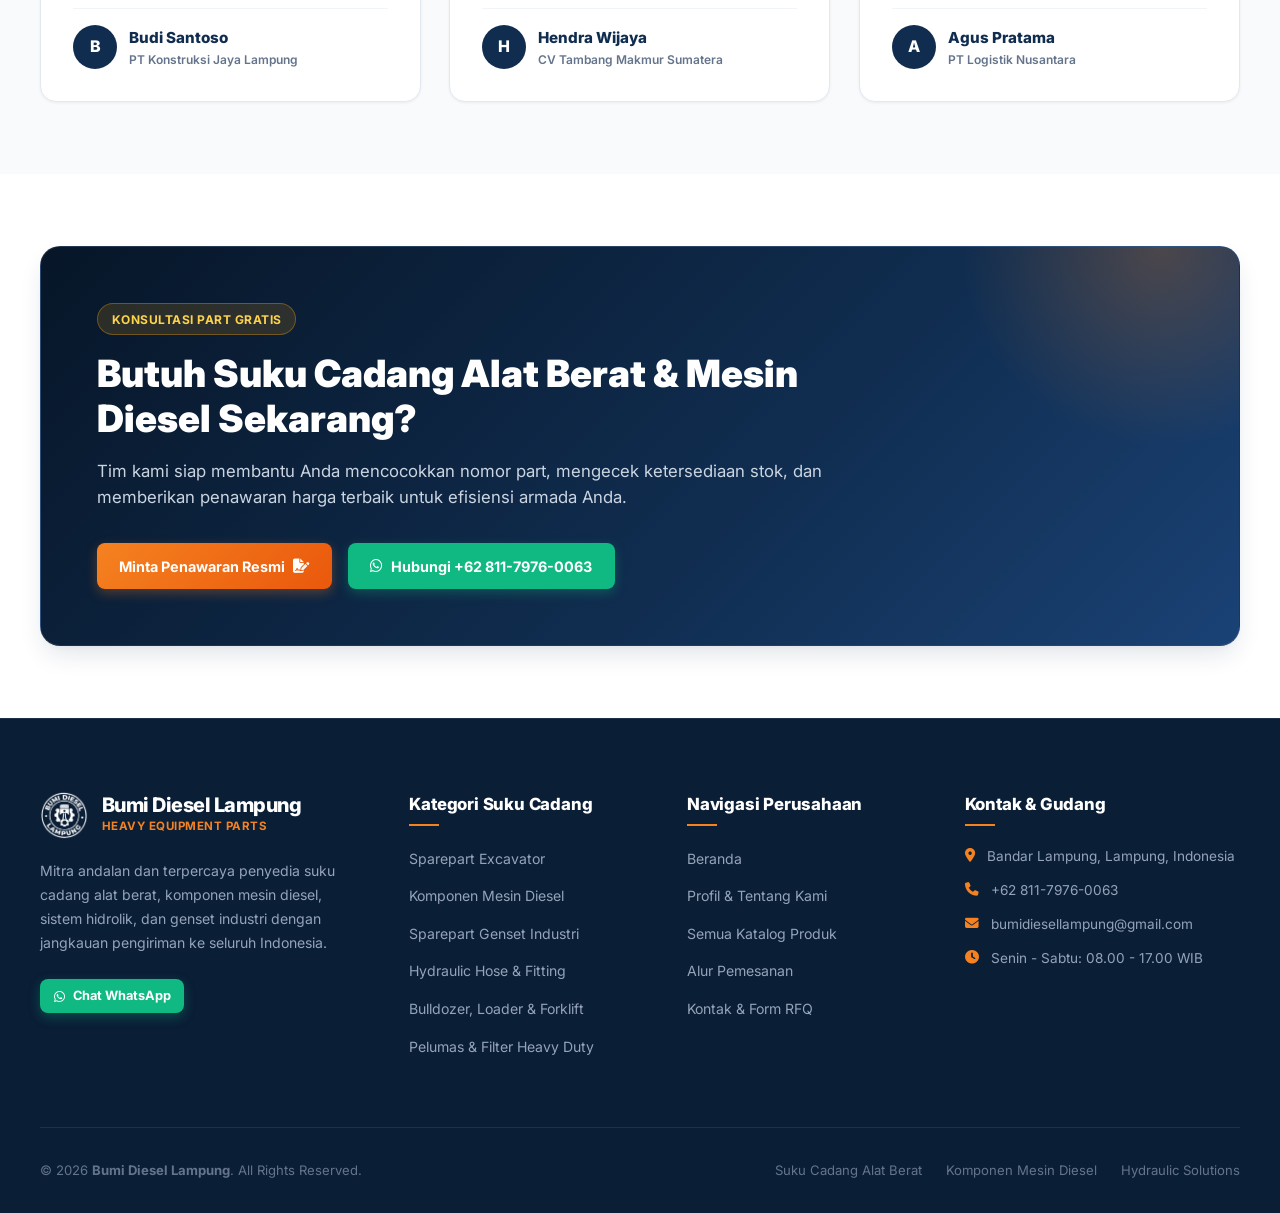
==== commit 60d93f76: "Add files via upload" ====
--- a/index.html
+++ b/index.html
@@ -74,7 +74,7 @@
   <!-- Header / Navigation -->
   <header class="header">
     <div class="container nav-content">
-      <a href="index.html" class="nav-logo" aria-label="Beranda Bumi Diesel Lampung">
+      <a href="./" class="nav-logo" aria-label="Beranda Bumi Diesel Lampung">
         <img src="assets/logo-navy.png" alt="Bumi Diesel Lampung Logo">
         <div class="brand-text">
           <span class="brand-title">Bumi Diesel Lampung</span>
@@ -83,15 +83,15 @@
       </a>
 
       <nav class="nav-menu" aria-label="Navigasi Utama">
-        <a href="index.html" class="nav-link active">Beranda</a>
-        <a href="tentang-kami.html" class="nav-link">Tentang Kami</a>
-        <a href="produk.html" class="nav-link">Katalog Produk</a>
+        <a href="./" class="nav-link active">Beranda</a>
+        <a href="tentang-kami" class="nav-link">Tentang Kami</a>
+        <a href="produk" class="nav-link">Katalog Produk</a>
         <a href="#alur-pengadaan" class="nav-link">Alur Pengadaan</a>
-        <a href="kontak.html" class="nav-link">Kontak</a>
+        <a href="kontak" class="nav-link">Kontak</a>
       </nav>
 
       <div class="nav-actions">
-        <a href="kontak.html" class="btn-primary">
+        <a href="kontak" class="btn-primary">
           <span>Minta Penawaran</span>
           <i class="fa-solid fa-arrow-right"></i>
         </a>
@@ -103,18 +103,18 @@
 
     <!-- Mobile Drawer -->
     <div id="mobileMenu" class="mobile-menu">
-      <a href="index.html" class="mobile-nav-link active">Beranda</a>
-      <a href="tentang-kami.html" class="mobile-nav-link">Tentang Kami</a>
-      <a href="produk.html" class="mobile-nav-link">Katalog Produk Lengkap</a>
-      <a href="produk-excavator.html" class="mobile-nav-link" style="padding-left: 1.25rem; font-size: 0.88rem;">• Sparepart Excavator</a>
-      <a href="produk-diesel-engine.html" class="mobile-nav-link" style="padding-left: 1.25rem; font-size: 0.88rem;">• Komponen Mesin Diesel</a>
-      <a href="produk-genset.html" class="mobile-nav-link" style="padding-left: 1.25rem; font-size: 0.88rem;">• Sparepart Genset</a>
-      <a href="produk-hydraulic-hose.html" class="mobile-nav-link" style="padding-left: 1.25rem; font-size: 0.88rem;">• Hydraulic Hose & Fitting</a>
-      <a href="produk-alat-berat-lainnya.html" class="mobile-nav-link" style="padding-left: 1.25rem; font-size: 0.88rem;">• Bulldozer, Loader & Forklift</a>
+      <a href="./" class="mobile-nav-link active">Beranda</a>
+      <a href="tentang-kami" class="mobile-nav-link">Tentang Kami</a>
+      <a href="produk" class="mobile-nav-link">Katalog Produk Lengkap</a>
+      <a href="produk-excavator" class="mobile-nav-link" style="padding-left: 1.25rem; font-size: 0.88rem;">• Sparepart Excavator</a>
+      <a href="produk-diesel-engine" class="mobile-nav-link" style="padding-left: 1.25rem; font-size: 0.88rem;">• Komponen Mesin Diesel</a>
+      <a href="produk-genset" class="mobile-nav-link" style="padding-left: 1.25rem; font-size: 0.88rem;">• Sparepart Genset</a>
+      <a href="produk-hydraulic-hose" class="mobile-nav-link" style="padding-left: 1.25rem; font-size: 0.88rem;">• Hydraulic Hose & Fitting</a>
+      <a href="produk-alat-berat-lainnya" class="mobile-nav-link" style="padding-left: 1.25rem; font-size: 0.88rem;">• Bulldozer, Loader & Forklift</a>
       <a href="#alur-pengadaan" class="mobile-nav-link">Alur Pengadaan</a>
-      <a href="kontak.html" class="mobile-nav-link">Kontak & Penawaran</a>
+      <a href="kontak" class="mobile-nav-link">Kontak & Penawaran</a>
       <div style="margin-top: 1rem;">
-        <a href="kontak.html" class="btn-primary" style="width: 100%; text-align: center;">Minta Penawaran Harga Sekarang</a>
+        <a href="kontak" class="btn-primary" style="width: 100%; text-align: center;">Minta Penawaran Harga Sekarang</a>
       </div>
     </div>
   </header>
@@ -153,11 +153,11 @@
         </div>
 
         <div class="hero-btns">
-          <a href="kontak.html" class="btn-primary">
+          <a href="kontak" class="btn-primary">
             <span>Minta Penawaran Harga</span>
             <i class="fa-solid fa-file-invoice"></i>
           </a>
-          <a href="produk.html" class="btn-secondary">
+          <a href="produk" class="btn-secondary">
             <span>Lihat Katalog Produk</span>
             <i class="fa-solid fa-boxes-stacked"></i>
           </a>
@@ -227,7 +227,7 @@
             <p class="category-card-desc">
               Pompa hidrolik utama, final drive, seal kit cylinder boom/arm/bucket, swing motor, filter udara, dan komponen hidrolik kelas 10–40 ton.
             </p>
-            <a href="produk-excavator.html" class="category-link">
+            <a href="produk-excavator" class="category-link">
               <span>Lihat Detail Kategori</span>
               <i class="fa-solid fa-arrow-right"></i>
             </a>
@@ -245,7 +245,7 @@
             <p class="category-card-desc">
               Piston & liner kit, crankshaft, injector assy, turbocharger heavy duty, water pump, connecting rod, dan gasket kit overhaul lengkap.
             </p>
-            <a href="produk-diesel-engine.html" class="category-link">
+            <a href="produk-diesel-engine" class="category-link">
               <span>Lihat Detail Kategori</span>
               <i class="fa-solid fa-arrow-right"></i>
             </a>
@@ -263,7 +263,7 @@
             <p class="category-card-desc">
               Alternator 24V/12V, modul kontrol cerdas (Deepsea/ComAp), radiator heavy duty nonstop 24 jam, AVR, dan starter motor mesin genset.
             </p>
-            <a href="produk-genset.html" class="category-link">
+            <a href="produk-genset" class="category-link">
               <span>Lihat Detail Kategori</span>
               <i class="fa-solid fa-arrow-right"></i>
             </a>
@@ -281,7 +281,7 @@
             <p class="category-card-desc">
               Hose hidrolik tekanan tinggi berstandar R1, R2, 4SP, 4SH, lengkap dengan nepel fitting presisi, adaptor ferrule, dan layanan crimping siap pakai.
             </p>
-            <a href="produk-hydraulic-hose.html" class="category-link">
+            <a href="produk-hydraulic-hose" class="category-link">
               <span>Lihat Detail Kategori</span>
               <i class="fa-solid fa-arrow-right"></i>
             </a>
@@ -299,7 +299,7 @@
             <p class="category-card-desc">
               Track link assy baja paduan, track roller, sprocket, torque converter, master cylinder rem forklift, dan seal silinder hidrolik loader.
             </p>
-            <a href="produk-alat-berat-lainnya.html" class="category-link">
+            <a href="produk-alat-berat-lainnya" class="category-link">
               <span>Lihat Detail Kategori</span>
               <i class="fa-solid fa-arrow-right"></i>
             </a>
@@ -317,7 +317,7 @@
             <p class="category-card-desc">
               Oli mesin heavy duty 15W-40, oli hidrolik VG 68/46, filter udara primer/sekunder efisiensi 99.9%, filter solar, dan filter separator.
             </p>
-            <a href="produk.html?kategori=oli-filter" class="category-link">
+            <a href="produk?kategori=oli-filter" class="category-link">
               <span>Lihat Detail Kategori</span>
               <i class="fa-solid fa-arrow-right"></i>
             </a>
@@ -326,7 +326,7 @@
       </div>
 
       <div style="text-align: center; margin-top: 3rem;">
-        <a href="produk.html" class="btn-navy" style="padding: 0.85rem 2rem; font-size: 0.95rem;">
+        <a href="produk" class="btn-navy" style="padding: 0.85rem 2rem; font-size: 0.95rem;">
           <span>Buka Semua Katalog Produk</span>
           <i class="fa-solid fa-arrow-right"></i>
         </a>
@@ -578,7 +578,7 @@
             Tim kami siap membantu Anda mencocokkan nomor part, mengecek ketersediaan stok, dan memberikan penawaran harga terbaik untuk efisiensi armada Anda.
           </p>
           <div class="cta-buttons">
-            <a href="kontak.html" class="btn-primary">
+            <a href="kontak" class="btn-primary">
               <span>Minta Penawaran Resmi</span>
               <i class="fa-solid fa-file-signature"></i>
             </a>
@@ -598,7 +598,7 @@
       <div class="footer-grid">
         <!-- Col 1: Brand Info -->
         <div class="footer-brand">
-          <a href="index.html" class="nav-logo">
+          <a href="./" class="nav-logo">
             <img src="assets/logo-white.png" alt="Bumi Diesel Lampung Logo" style="height: 48px;">
             <div class="brand-text">
               <span class="brand-title" style="color: #FFFFFF;">Bumi Diesel Lampung</span>
@@ -619,12 +619,12 @@
         <div>
           <h4 class="footer-col-title">Kategori Suku Cadang</h4>
           <ul class="footer-links">
-            <li><a href="produk-excavator.html">Sparepart Excavator</a></li>
-            <li><a href="produk-diesel-engine.html">Komponen Mesin Diesel</a></li>
-            <li><a href="produk-genset.html">Sparepart Genset Industri</a></li>
-            <li><a href="produk-hydraulic-hose.html">Hydraulic Hose & Fitting</a></li>
-            <li><a href="produk-alat-berat-lainnya.html">Bulldozer, Loader & Forklift</a></li>
-            <li><a href="produk.html?kategori=oli-filter">Pelumas & Filter Heavy Duty</a></li>
+            <li><a href="produk-excavator">Sparepart Excavator</a></li>
+            <li><a href="produk-diesel-engine">Komponen Mesin Diesel</a></li>
+            <li><a href="produk-genset">Sparepart Genset Industri</a></li>
+            <li><a href="produk-hydraulic-hose">Hydraulic Hose & Fitting</a></li>
+            <li><a href="produk-alat-berat-lainnya">Bulldozer, Loader & Forklift</a></li>
+            <li><a href="produk?kategori=oli-filter">Pelumas & Filter Heavy Duty</a></li>
           </ul>
         </div>
 
@@ -632,11 +632,11 @@
         <div>
           <h4 class="footer-col-title">Navigasi Perusahaan</h4>
           <ul class="footer-links">
-            <li><a href="index.html">Beranda</a></li>
-            <li><a href="tentang-kami.html">Profil & Tentang Kami</a></li>
-            <li><a href="produk.html">Semua Katalog Produk</a></li>
-            <li><a href="index.html#alur-pengadaan">Alur Pemesanan</a></li>
-            <li><a href="kontak.html">Kontak & Form RFQ</a></li>
+            <li><a href="./">Beranda</a></li>
+            <li><a href="tentang-kami">Profil & Tentang Kami</a></li>
+            <li><a href="produk">Semua Katalog Produk</a></li>
+            <li><a href="./#alur-pengadaan">Alur Pemesanan</a></li>
+            <li><a href="kontak">Kontak & Form RFQ</a></li>
           </ul>
         </div>
 
--- a/assets/css/styles.css
+++ b/assets/css/styles.css
@@ -313,6 +313,24 @@
   cursor: pointer;
   box-shadow: 0 4px 12px rgba(245, 130, 32, 0.3);
   transition: var(--transition);
+  position: relative;
+  overflow: hidden;
+}
+
+.btn-primary::after {
+  content: '';
+  position: absolute;
+  top: -50%;
+  left: -80%;
+  width: 50%;
+  height: 200%;
+  background: linear-gradient(90deg, rgba(255, 255, 255, 0) 0%, rgba(255, 255, 255, 0.35) 50%, rgba(255, 255, 255, 0) 100%);
+  transform: rotate(25deg);
+  pointer-events: none;
+}
+
+.btn-primary:hover::after {
+  animation: shimmerSweep 0.85s cubic-bezier(0.16, 1, 0.3, 1);
 }
 
 .btn-primary:hover {
@@ -404,6 +422,24 @@
   cursor: pointer;
   box-shadow: 0 4px 12px rgba(16, 185, 129, 0.3);
   transition: var(--transition);
+  position: relative;
+  overflow: hidden;
+}
+
+.btn-whatsapp-hero::after {
+  content: '';
+  position: absolute;
+  top: -50%;
+  left: -80%;
+  width: 50%;
+  height: 200%;
+  background: linear-gradient(90deg, rgba(255, 255, 255, 0) 0%, rgba(255, 255, 255, 0.35) 50%, rgba(255, 255, 255, 0) 100%);
+  transform: rotate(25deg);
+  pointer-events: none;
+}
+
+.btn-whatsapp-hero:hover::after {
+  animation: shimmerSweep 0.85s cubic-bezier(0.16, 1, 0.3, 1);
 }
 
 .btn-whatsapp-hero:hover {
@@ -574,6 +610,7 @@
   display: flex;
   align-items: center;
   gap: 0.75rem;
+  animation: floatGentle 3.5s ease-in-out infinite alternate;
 }
 
 .hero-floating-stat .stat-num {
@@ -1540,9 +1577,120 @@
   transition: var(--transition);
 }
 
-.floating-wa:hover {
-  transform: scale(1.1);
-  box-shadow: 0 12px 30px rgba(37, 211, 102, 0.55);
+/* ============================================================
+   ANIMATIONS & MICRO-INTERACTIONS
+   ============================================================ */
+@keyframes floatGentle {
+  0% { transform: translateY(0); }
+  50% { transform: translateY(-10px); }
+  100% { transform: translateY(0); }
+}
+
+@keyframes pulseWa {
+  0% { box-shadow: 0 0 0 0 rgba(37, 211, 102, 0.6), 0 8px 24px rgba(37, 211, 102, 0.4); }
+  70% { box-shadow: 0 0 0 18px rgba(37, 211, 102, 0), 0 8px 24px rgba(37, 211, 102, 0.4); }
+  100% { box-shadow: 0 0 0 0 rgba(37, 211, 102, 0), 0 8px 24px rgba(37, 211, 102, 0.4); }
+}
+
+@keyframes shimmerSweep {
+  0% { left: -80%; }
+  100% { left: 160%; }
+}
+
+.floating-wa {
+  animation: pulseWa 2.2s infinite;
+}
+
+/* Scroll Reveal Base Classes */
+.reveal-init {
+  opacity: 0;
+  transform: translateY(32px);
+  transition: opacity 0.8s cubic-bezier(0.16, 1, 0.3, 1), transform 0.8s cubic-bezier(0.16, 1, 0.3, 1);
+  will-change: opacity, transform;
+}
+
+.reveal-init.revealed {
+  opacity: 1 !important;
+  transform: translateY(0) !important;
+}
+
+/* Enhanced Hover on Cards */
+.category-card {
+  transition: transform 0.35s cubic-bezier(0.16, 1, 0.3, 1), box-shadow 0.35s cubic-bezier(0.16, 1, 0.3, 1), border-color 0.35s ease;
+}
+
+.category-card:hover {
+  transform: translateY(-8px) scale(1.015);
+  box-shadow: 0 20px 35px -8px rgba(16, 45, 80, 0.18);
+  border-color: var(--orange-main);
+}
+
+.category-card:hover .category-card-img img {
+  transform: scale(1.12) rotate(-1deg);
+}
+
+.product-card {
+  transition: transform 0.35s cubic-bezier(0.16, 1, 0.3, 1), box-shadow 0.35s cubic-bezier(0.16, 1, 0.3, 1), border-color 0.35s ease;
+}
+
+.product-card:hover {
+  transform: translateY(-8px);
+  box-shadow: 0 18px 30px -8px rgba(16, 45, 80, 0.16);
+  border-color: var(--orange-main);
+}
+
+.product-card:hover .product-img-box img {
+  transform: scale(1.12);
+}
+
+.workflow-card {
+  transition: transform 0.35s cubic-bezier(0.16, 1, 0.3, 1), box-shadow 0.35s cubic-bezier(0.16, 1, 0.3, 1), border-color 0.35s ease;
+}
+
+.workflow-card:hover {
+  transform: translateY(-8px);
+  box-shadow: 0 18px 30px -8px rgba(16, 45, 80, 0.16);
+  border-color: var(--navy-light);
+}
+
+.workflow-card:hover .step-num {
+  background: linear-gradient(135deg, #F58220 0%, #EA580C 100%);
+  transform: scale(1.12) rotate(4deg);
+  transition: transform 0.3s ease, background 0.3s ease;
+}
+
+.brand-badge {
+  transition: transform 0.3s cubic-bezier(0.16, 1, 0.3, 1), box-shadow 0.3s cubic-bezier(0.16, 1, 0.3, 1), border-color 0.3s ease;
+}
+
+.brand-badge:hover {
+  transform: translateY(-6px) scale(1.04);
+  box-shadow: 0 12px 24px -4px rgba(16, 45, 80, 0.14);
+  border-color: var(--orange-main);
+}
+
+.feature-item-card {
+  transition: transform 0.35s cubic-bezier(0.16, 1, 0.3, 1), box-shadow 0.35s cubic-bezier(0.16, 1, 0.3, 1), border-color 0.35s ease;
+}
+
+.feature-item-card:hover {
+  transform: translateY(-6px);
+  box-shadow: 0 16px 28px -6px rgba(16, 45, 80, 0.14);
+  border-color: var(--orange-main);
+}
+
+.feature-item-card:hover .feature-icon-box {
+  transform: scale(1.15) rotate(6deg);
+  transition: transform 0.3s ease;
+}
+
+.testimonial-card {
+  transition: transform 0.35s cubic-bezier(0.16, 1, 0.3, 1), box-shadow 0.35s cubic-bezier(0.16, 1, 0.3, 1);
+}
+
+.testimonial-card:hover {
+  transform: translateY(-6px);
+  box-shadow: 0 16px 28px -6px rgba(16, 45, 80, 0.14);
 }
 
 /* ============================================================
